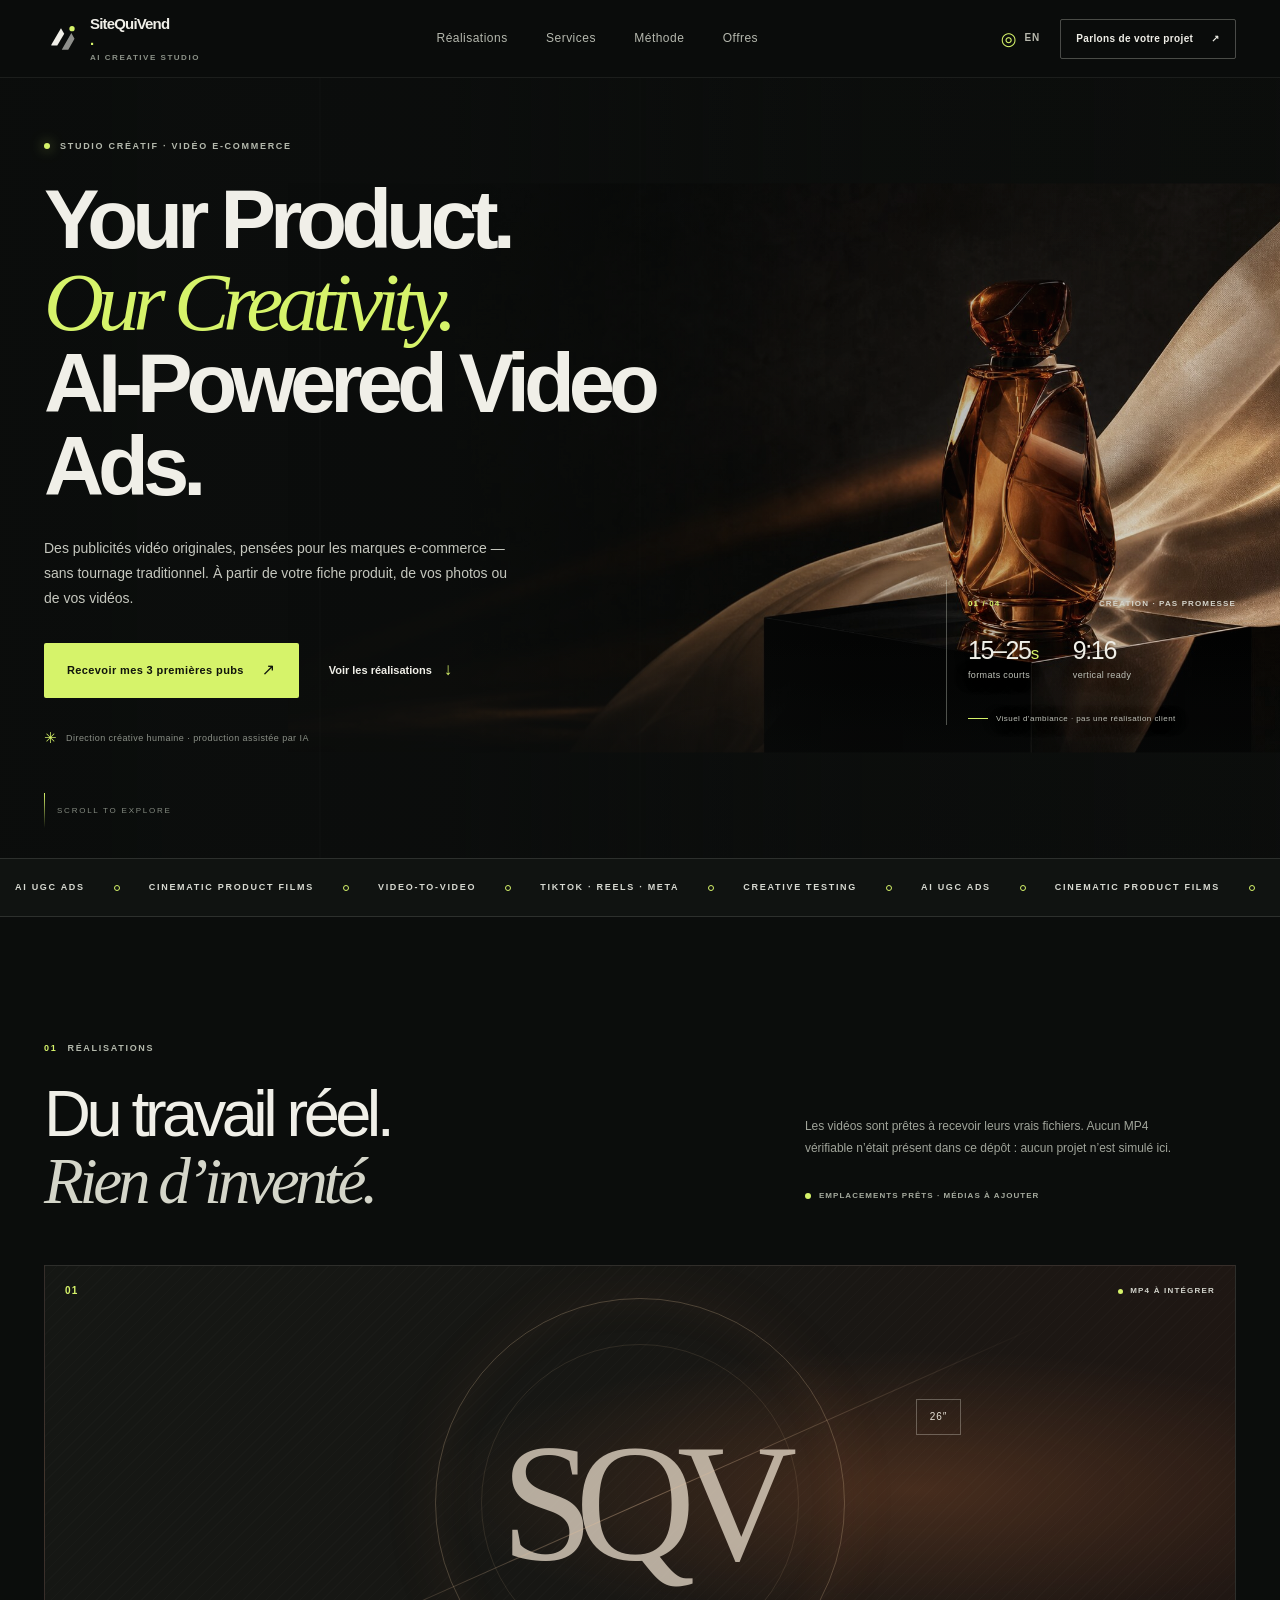
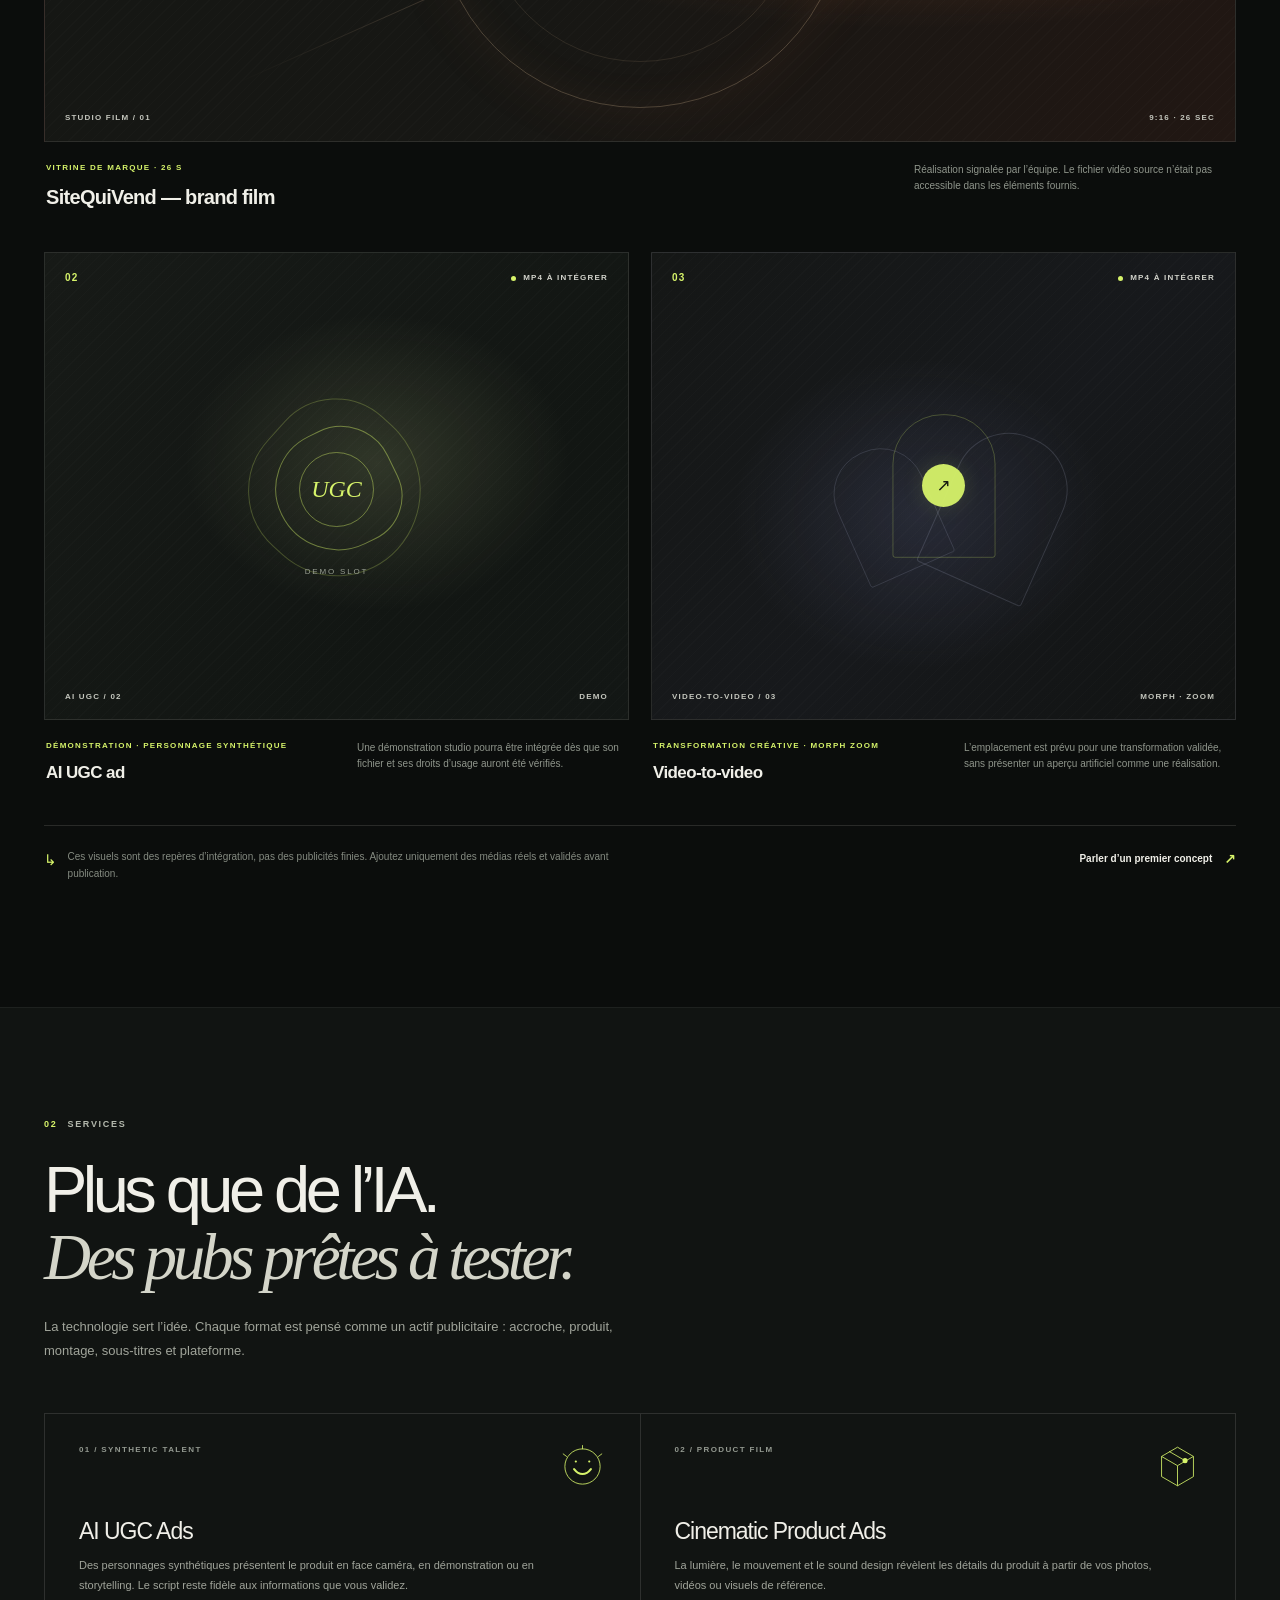
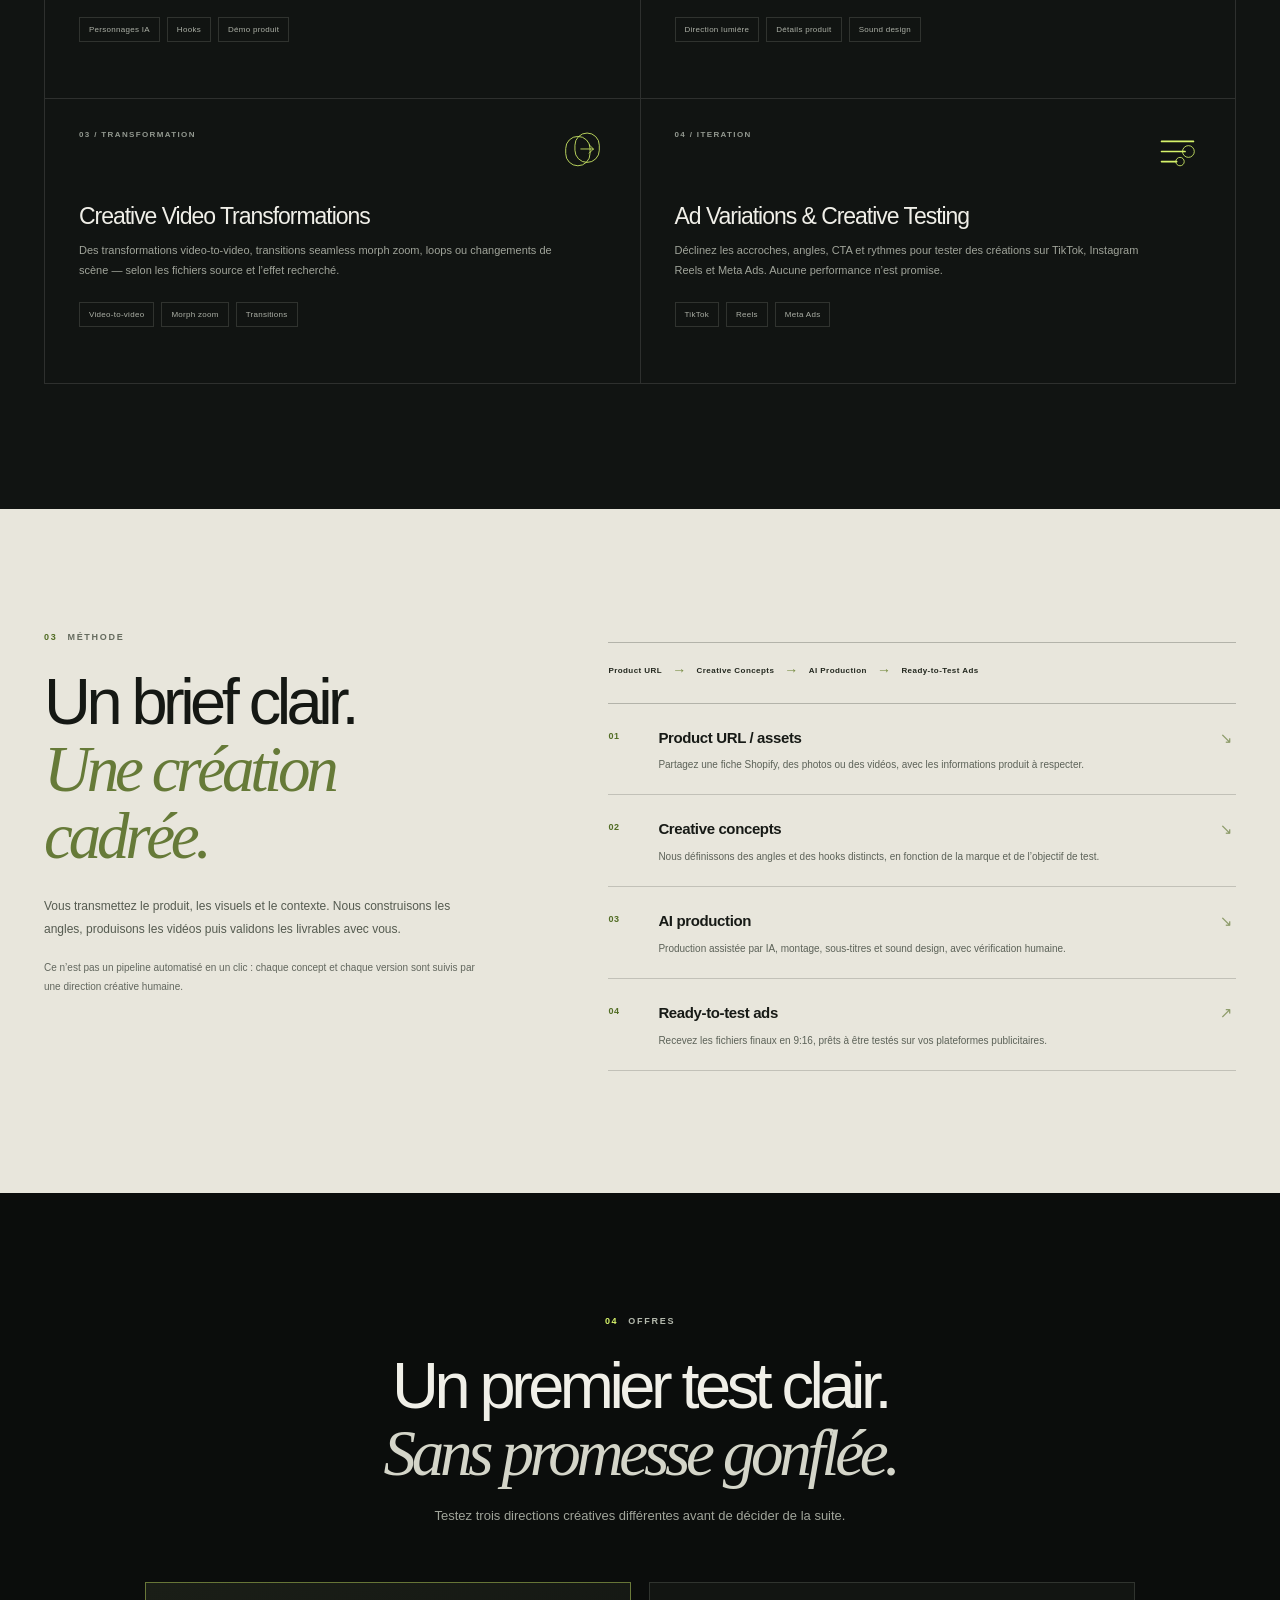
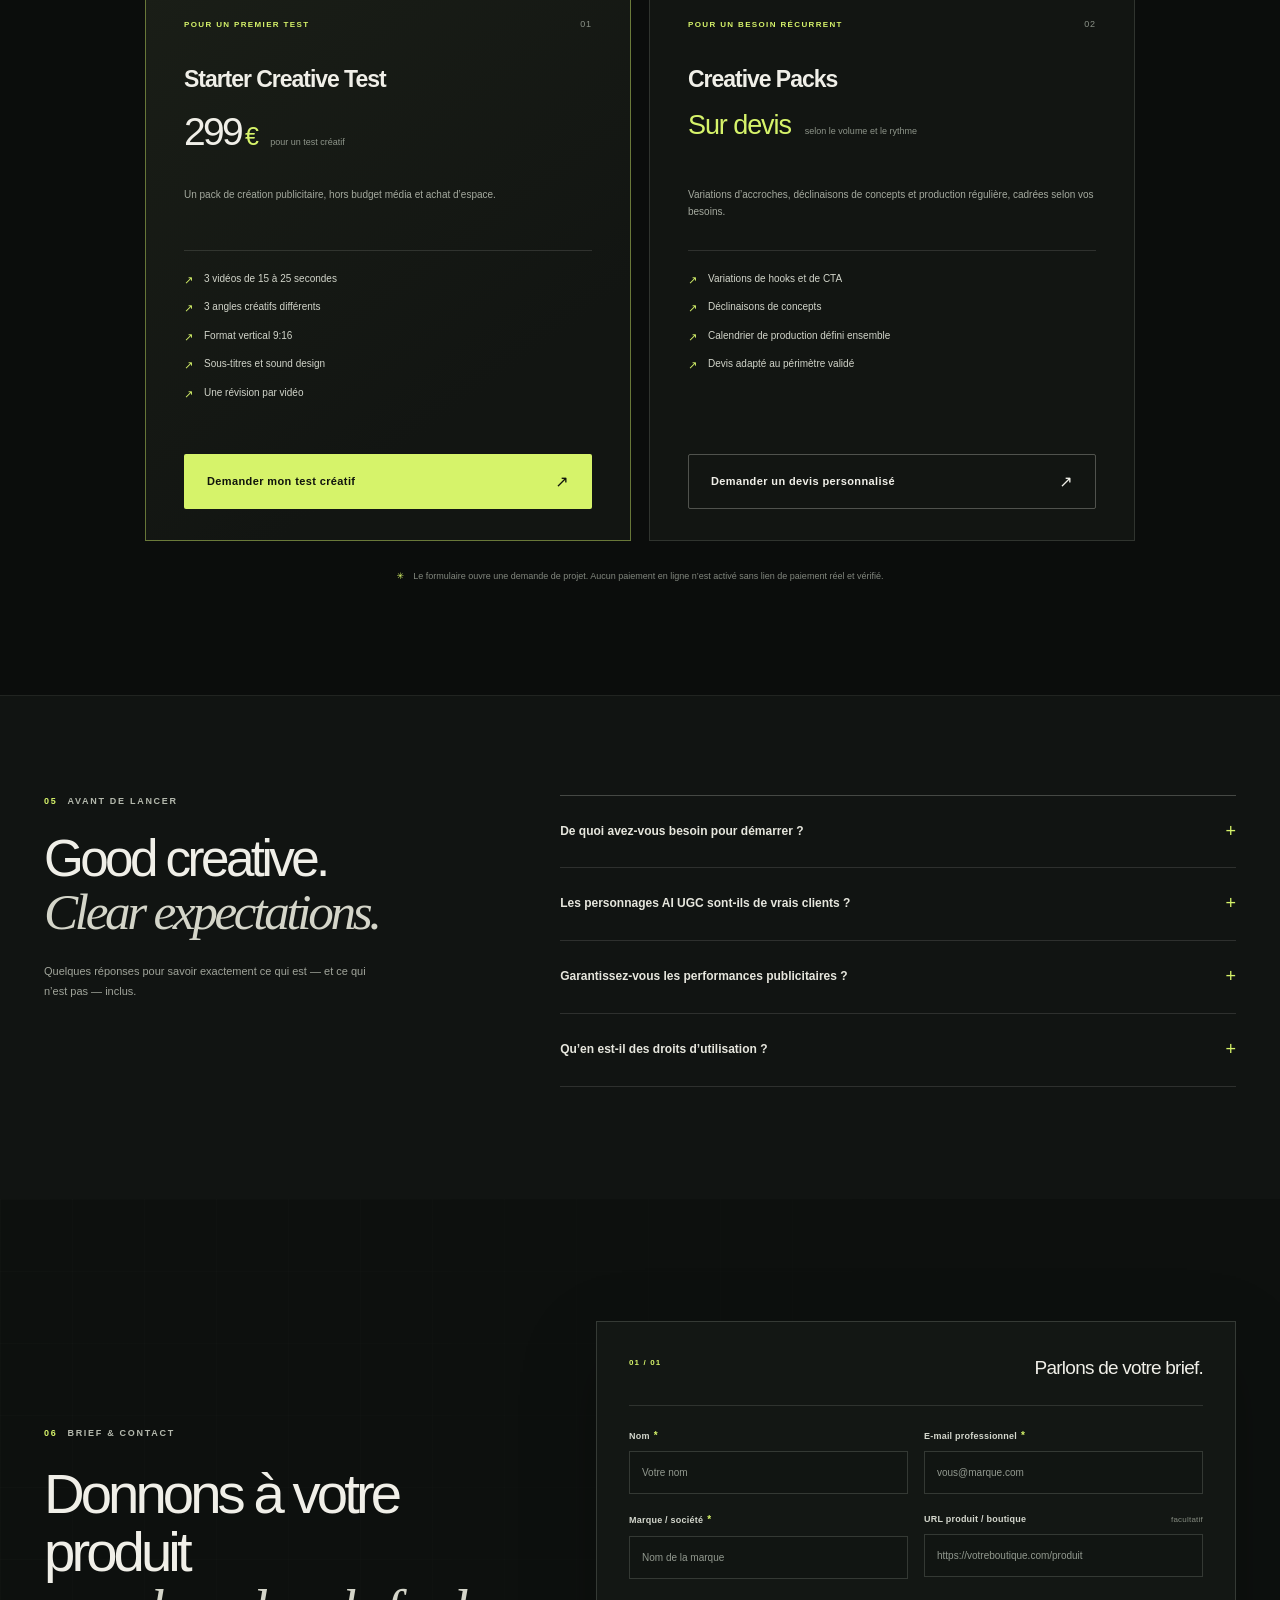
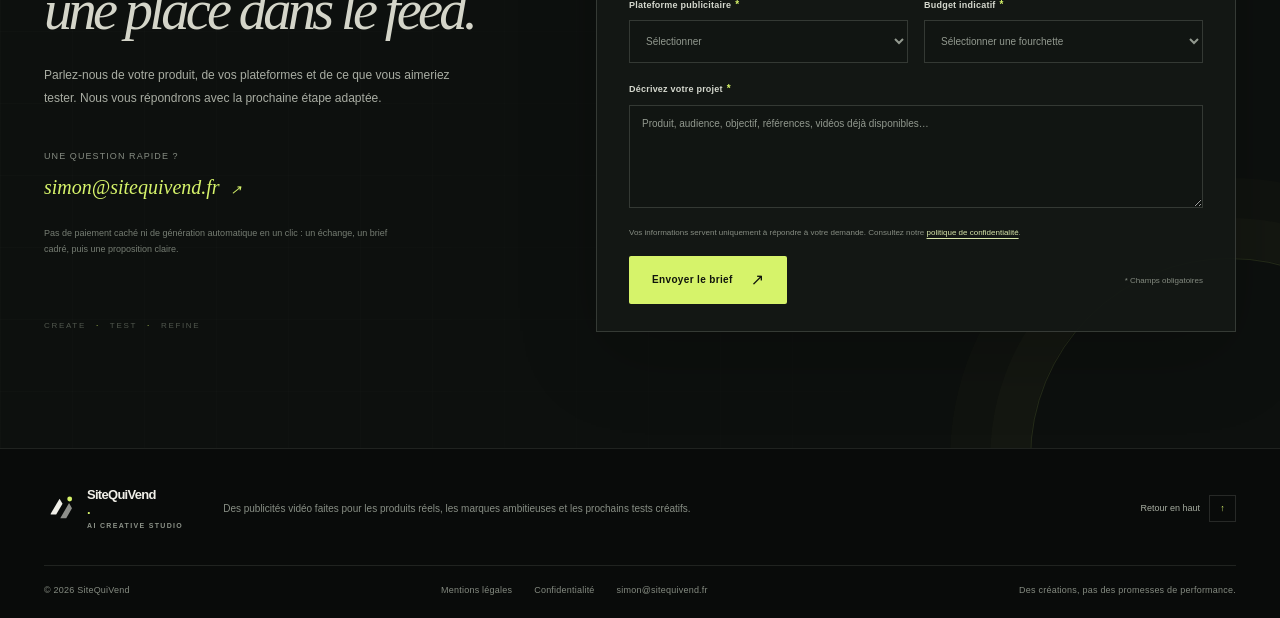
==== index.html @ abb5e060 "Build premium bilingual SiteQuiVend video ads site Co-authored-by: arena-agent <297053741+arena-agen" ====
<!DOCTYPE html>
<html lang="fr" data-lang="fr">
<head>
  <meta charset="utf-8">
  <meta name="viewport" content="width=device-width, initial-scale=1">
  <meta name="theme-color" content="#0b0d0c">
  <meta name="description" content="Des publicités vidéo e-commerce prêtes à tester : AI UGC, films produit cinématiques et variations créatives, conçus par SiteQuiVend.">
  <meta property="og:type" content="website">
  <meta property="og:site_name" content="SiteQuiVend">
  <meta property="og:title" content="AI UGC &amp; Creative Video Ads for E-commerce | SiteQuiVend">
  <meta property="og:description" content="Des créations publicitaires originales pour les marques e-commerce, sans tournage traditionnel.">
  <meta property="og:url" content="https://sitequivend.fr/">
  <meta property="og:image" content="https://sitequivend.fr/assets/hero-studio.jpg">
  <meta property="og:locale" content="fr_FR">
  <meta name="twitter:card" content="summary_large_image">
  <link rel="canonical" href="https://sitequivend.fr/">
  <link rel="alternate" hreflang="fr" href="https://sitequivend.fr/?lang=fr">
  <link rel="alternate" hreflang="en" href="https://sitequivend.fr/?lang=en">
  <link rel="alternate" hreflang="x-default" href="https://sitequivend.fr/">
  <link rel="icon" href="/assets/favicon.svg" type="image/svg+xml">
  <link rel="preload" href="/assets/hero-studio.jpg" as="image" fetchpriority="high">
  <link rel="stylesheet" href="/styles.css">
  <script>
    try {
      const requestedLanguage = new URLSearchParams(location.search).get('lang');
      const savedLanguage = localStorage.getItem('sqv-language');
      const initialLanguage = requestedLanguage === 'en' || requestedLanguage === 'fr'
        ? requestedLanguage
        : (savedLanguage === 'en' ? 'en' : 'fr');
      document.documentElement.lang = initialLanguage;
      document.documentElement.dataset.lang = initialLanguage;
    } catch (_) {
      document.documentElement.lang = 'fr';
      document.documentElement.dataset.lang = 'fr';
    }
  </script>
  <script src="/site.js" defer></script>
  <title>AI UGC &amp; Creative Video Ads for E-commerce | SiteQuiVend</title>
</head>
<body data-page="home">
  <a class="skip-link" href="#main" data-i18n="skipLink">Aller au contenu</a>

  <header class="site-header" id="top">
    <div class="site-header__inner shell">
      <a class="brand" href="/" aria-label="SiteQuiVend — accueil">
        <span class="brand__mark" aria-hidden="true">
          <svg viewBox="0 0 42 42" fill="none">
            <path d="M8.5 27.8 19.8 8.5l3.8 6.4-8.1 13.8H8.5Z" fill="currentColor"/>
            <path d="M20.7 33.5 31.9 14l3.7 6.6-7.3 12.9h-7.6Z" fill="currentColor" opacity=".58"/>
            <circle cx="32.7" cy="8.9" r="3.1" fill="#D6F36A"/>
          </svg>
        </span>
        <span class="brand__wordmark">SiteQuiVend<span class="brand__period">.</span><small>AI CREATIVE STUDIO</small></span>
      </a>

      <nav class="main-nav" id="primary-navigation" aria-label="Navigation principale" data-i18n-aria="navigationLabel">
        <a href="#work" data-i18n="nav.work">Réalisations</a>
        <a href="#services" data-i18n="nav.services">Services</a>
        <a href="#process" data-i18n="nav.process">Méthode</a>
        <a href="#offers" data-i18n="nav.offers">Offres</a>
      </nav>

      <div class="header-actions">
        <button class="language-switch" type="button" data-language-toggle aria-label="Switch to English" data-i18n-aria="languageSwitchLabel">
          <span class="language-switch__globe" aria-hidden="true">◎</span>
          <span data-language-next>EN</span>
        </button>
        <a class="button button--small button--outline header-cta" href="#contact" data-i18n="nav.cta">Parlons de votre projet <span aria-hidden="true">↗</span></a>
        <button class="menu-toggle" type="button" aria-controls="primary-navigation" aria-expanded="false" data-menu-toggle aria-label="Ouvrir le menu" data-i18n-aria="menu.open">
          <span></span><span></span>
        </button>
      </div>
    </div>
  </header>

  <main id="main">
    <section class="hero" aria-labelledby="hero-title">
      <div class="hero__image-wrap" aria-hidden="true">
        <img class="hero__image" src="/assets/hero-studio.jpg" alt="" width="1672" height="941" fetchpriority="high">
      </div>
      <div class="hero__grid-lines" aria-hidden="true"></div>
      <div class="hero__inner shell">
        <div class="hero__copy" data-reveal>
          <p class="eyebrow"><span class="eyebrow__dot"></span><span data-i18n="hero.eyebrow">STUDIO CRÉATIF · VIDÉO E-COMMERCE</span></p>
          <h1 id="hero-title">Your Product.<br><span class="hero__italic">Our Creativity.</span><br>AI-Powered Video Ads.</h1>
          <p class="hero__lead" data-i18n="hero.lead">Des publicités vidéo originales, pensées pour les marques e-commerce — sans tournage traditionnel. À partir de votre fiche produit, de vos photos ou de vos vidéos.</p>
          <div class="hero__actions">
            <a class="button button--accent" href="#contact" data-offer="starter"><span data-i18n="hero.primary">Recevoir mes 3 premières pubs</span><span class="button__arrow" aria-hidden="true">↗</span></a>
            <a class="text-link" href="#work"><span data-i18n="hero.secondary">Voir les réalisations</span><span aria-hidden="true">↓</span></a>
          </div>
          <div class="hero__footnote"><span class="hero__footnote-mark" aria-hidden="true">✳</span><span data-i18n="hero.footnote">Direction créative humaine · production assistée par IA</span></div>
        </div>

        <div class="hero__side" data-reveal data-reveal-delay="180">
          <div class="hero__side-top"><span>01 / 04</span><span data-i18n="hero.sideLabel">CRÉATION · PAS PROMESSE</span></div>
          <div class="hero__specs">
            <div class="hero__spec"><strong>15–25<span>s</span></strong><small data-i18n="hero.specOne">formats courts</small></div>
            <div class="hero__spec"><strong>9:16</strong><small data-i18n="hero.specTwo">vertical ready</small></div>
          </div>
          <div class="hero__image-caption"><span class="caption-line"></span><span data-i18n="hero.imageCaption">Visuel d’ambiance · pas une réalisation client</span></div>
        </div>
      </div>
      <div class="hero__scroll" aria-hidden="true"><span></span><span>SCROLL TO EXPLORE</span></div>
    </section>

    <div class="ticker" aria-hidden="true">
      <div class="ticker__track" aria-hidden="true">
        <span>AI UGC ADS</span><i></i><span>CINEMATIC PRODUCT FILMS</span><i></i><span>VIDEO-TO-VIDEO</span><i></i><span>TIKTOK · REELS · META</span><i></i><span>CREATIVE TESTING</span><i></i>
        <span>AI UGC ADS</span><i></i><span>CINEMATIC PRODUCT FILMS</span><i></i><span>VIDEO-TO-VIDEO</span><i></i><span>TIKTOK · REELS · META</span><i></i><span>CREATIVE TESTING</span><i></i>
      </div>
    </div>

    <section class="section work-section" id="work" aria-labelledby="work-title">
      <div class="shell">
        <div class="section-heading section-heading--split" data-reveal>
          <div>
            <p class="eyebrow"><span class="eyebrow__index">01</span><span data-i18n="work.eyebrow">RÉALISATIONS</span></p>
            <h2 id="work-title" data-i18n="work.title">Du travail réel.<br><span class="heading-serif">Rien d’inventé.</span></h2>
          </div>
          <div class="section-heading__aside">
            <p data-i18n="work.intro">Les vidéos sont prêtes à recevoir leurs vrais fichiers. Aucun MP4 vérifiable n’était présent dans ce dépôt : aucun projet n’est simulé ici.</p>
            <span class="tiny-status"><span class="tiny-status__dot"></span><span data-i18n="work.status">EMPLACEMENTS PRÊTS · MÉDIAS À AJOUTER</span></span>
          </div>
        </div>

        <div class="work-grid">
          <article class="work-card work-card--feature" data-reveal>
            <div class="work-card__visual work-card__visual--brand" role="img" aria-label="Emplacement réservé à la vidéo vitrine SiteQuiVend de 26 secondes ; le fichier MP4 n'est pas inclus dans le ZIP." data-i18n-aria="work.card1Alt">
              <div class="work-card__visual-top"><span class="work-card__number">01</span><span class="work-card__slot"><i></i><span data-i18n="work.slot">MP4 À INTÉGRER</span></span></div>
              <div class="work-graphic work-graphic--brand" aria-hidden="true"><span class="work-graphic__ring"></span><span class="work-graphic__line"></span><span class="work-graphic__word">SQV</span><span class="work-graphic__timer">26″</span></div>
              <div class="work-card__visual-bottom"><span>STUDIO FILM / 01</span><span>9:16 · 26 SEC</span></div>
            </div>
            <div class="work-card__copy">
              <div><p class="work-card__category" data-i18n="work.card1Category">VITRINE DE MARQUE · 26 S</p><h3 data-i18n="work.card1Title">SiteQuiVend — brand film</h3></div>
              <p data-i18n="work.card1Text">Réalisation signalée par l’équipe. Le fichier vidéo source n’était pas accessible dans les éléments fournis.</p>
            </div>
          </article>

          <article class="work-card" data-reveal data-reveal-delay="100">
            <div class="work-card__visual work-card__visual--ugc" role="img" aria-label="Emplacement de démonstration AI UGC, vidéo source à ajouter après vérification." data-i18n-aria="work.card2Alt">
              <div class="work-card__visual-top"><span class="work-card__number">02</span><span class="work-card__slot"><i></i><span data-i18n="work.slot">MP4 À INTÉGRER</span></span></div>
              <div class="work-graphic work-graphic--ugc" aria-hidden="true"><span class="ugc-orbit"></span><span class="ugc-orbit ugc-orbit--inner"></span><span class="ugc-core">UGC</span><span class="ugc-caption">DEMO SLOT</span></div>
              <div class="work-card__visual-bottom"><span>AI UGC / 02</span><span>DEMO</span></div>
            </div>
            <div class="work-card__copy">
              <div><p class="work-card__category" data-i18n="work.card2Category">DÉMONSTRATION · PERSONNAGE SYNTHÉTIQUE</p><h3 data-i18n="work.card2Title">AI UGC ad</h3></div>
              <p data-i18n="work.card2Text">Une démonstration studio pourra être intégrée dès que son fichier et ses droits d’usage auront été vérifiés.</p>
            </div>
          </article>

          <article class="work-card" data-reveal data-reveal-delay="180">
            <div class="work-card__visual work-card__visual--morph" role="img" aria-label="Emplacement réservé à une démonstration vidéo video-to-video avec morph zoom ; aucun extrait n'est fourni." data-i18n-aria="work.card3Alt">
              <div class="work-card__visual-top"><span class="work-card__number">03</span><span class="work-card__slot"><i></i><span data-i18n="work.slot">MP4 À INTÉGRER</span></span></div>
              <div class="work-graphic work-graphic--morph" aria-hidden="true"><span class="morph-frame morph-frame--one"></span><span class="morph-frame morph-frame--two"></span><span class="morph-frame morph-frame--three"></span><span class="morph-center">↗</span></div>
              <div class="work-card__visual-bottom"><span>VIDEO-TO-VIDEO / 03</span><span>MORPH · ZOOM</span></div>
            </div>
            <div class="work-card__copy">
              <div><p class="work-card__category" data-i18n="work.card3Category">TRANSFORMATION CRÉATIVE · MORPH ZOOM</p><h3 data-i18n="work.card3Title">Video-to-video</h3></div>
              <p data-i18n="work.card3Text">L’emplacement est prévu pour une transformation validée, sans présenter un aperçu artificiel comme une réalisation.</p>
            </div>
          </article>
        </div>
        <div class="work-note" data-reveal><span aria-hidden="true">↳</span><p data-i18n="work.note">Ces visuels sont des repères d’intégration, pas des publicités finies. Ajoutez uniquement des médias réels et validés avant publication.</p><a class="text-link text-link--small" href="#contact"><span data-i18n="work.link">Parler d’un premier concept</span><span aria-hidden="true">↗</span></a></div>
      </div>
    </section>

    <section class="section services-section" id="services" aria-labelledby="services-title">
      <div class="shell">
        <div class="section-heading" data-reveal>
          <p class="eyebrow"><span class="eyebrow__index">02</span><span data-i18n="services.eyebrow">SERVICES</span></p>
          <h2 id="services-title" data-i18n="services.title">Plus que de l’IA.<br><span class="heading-serif">Des pubs prêtes à tester.</span></h2>
          <p class="section-intro" data-i18n="services.intro">La technologie sert l’idée. Chaque format est pensé comme un actif publicitaire : accroche, produit, montage, sous-titres et plateforme.</p>
        </div>

        <div class="service-grid">
          <article class="service-card" data-reveal>
            <div class="service-card__top"><span>01 / SYNTHETIC TALENT</span><svg viewBox="0 0 56 56" fill="none" aria-hidden="true"><circle cx="28" cy="28" r="21" stroke="currentColor"/><path d="M18 31c3 4 6.3 6 10 6s7-2 10-6M20 22h.1M36 22h.1" stroke="currentColor" stroke-linecap="round" stroke-width="2.5"/><path d="M28 7v-4M47 16l4-3M9 16l-4-3" stroke="currentColor" stroke-linecap="round"/></svg></div>
            <h3 data-i18n="services.ugcTitle">AI UGC Ads</h3>
            <p data-i18n="services.ugcText">Des personnages synthétiques présentent le produit en face caméra, en démonstration ou en storytelling. Le script reste fidèle aux informations que vous validez.</p>
            <div class="service-card__tags"><span data-i18n="services.ugcTag1">Personnages IA</span><span data-i18n="services.ugcTag2">Hooks</span><span data-i18n="services.ugcTag3">Démo produit</span></div>
          </article>
          <article class="service-card" data-reveal data-reveal-delay="90">
            <div class="service-card__top"><span>02 / PRODUCT FILM</span><svg viewBox="0 0 56 56" fill="none" aria-hidden="true"><path d="M28 5 47 16v24L28 51 9 40V16L28 5Z" stroke="currentColor"/><path d="m9 16 19 11 19-11M28 27v24M18 10l19 11" stroke="currentColor"/><circle cx="37" cy="21" r="3" fill="currentColor"/></svg></div>
            <h3 data-i18n="services.cinematicTitle">Cinematic Product Ads</h3>
            <p data-i18n="services.cinematicText">La lumière, le mouvement et le sound design révèlent les détails du produit à partir de vos photos, vidéos ou visuels de référence.</p>
            <div class="service-card__tags"><span data-i18n="services.cinematicTag1">Direction lumière</span><span data-i18n="services.cinematicTag2">Détails produit</span><span data-i18n="services.cinematicTag3">Sound design</span></div>
          </article>
          <article class="service-card" data-reveal>
            <div class="service-card__top"><span>03 / TRANSFORMATION</span><svg viewBox="0 0 56 56" fill="none" aria-hidden="true"><rect x="8" y="10" width="29" height="35" rx="14.5" stroke="currentColor"/><rect x="19" y="6" width="29" height="35" rx="14.5" stroke="currentColor"/><path d="M26 25h15M36 20l5 5-5 5" stroke="currentColor" stroke-linecap="round" stroke-linejoin="round"/></svg></div>
            <h3 data-i18n="services.transformTitle">Creative Video Transformations</h3>
            <p data-i18n="services.transformText">Des transformations video-to-video, transitions seamless morph zoom, loops ou changements de scène — selon les fichiers source et l’effet recherché.</p>
            <div class="service-card__tags"><span>Video-to-video</span><span>Morph zoom</span><span data-i18n="services.transformTag">Transitions</span></div>
          </article>
          <article class="service-card" data-reveal data-reveal-delay="90">
            <div class="service-card__top"><span>04 / ITERATION</span><svg viewBox="0 0 56 56" fill="none" aria-hidden="true"><path d="M9 16h38M9 28h28M9 40h18" stroke="currentColor" stroke-linecap="round" stroke-width="2"/><circle cx="41" cy="28" r="7" stroke="currentColor"/><circle cx="31" cy="40" r="5" stroke="currentColor"/></svg></div>
            <h3 data-i18n="services.variationTitle">Ad Variations &amp; Creative Testing</h3>
            <p data-i18n="services.variationText">Déclinez les accroches, angles, CTA et rythmes pour tester des créations sur TikTok, Instagram Reels et Meta Ads. Aucune performance n’est promise.</p>
            <div class="service-card__tags"><span>TikTok</span><span>Reels</span><span>Meta Ads</span></div>
          </article>
        </div>
      </div>
    </section>

    <section class="process-section" id="process" aria-labelledby="process-title">
      <div class="shell process-layout">
        <div class="process-intro" data-reveal>
          <p class="eyebrow"><span class="eyebrow__index">03</span><span data-i18n="process.eyebrow">MÉTHODE</span></p>
          <h2 id="process-title" data-i18n="process.title">Un brief clair.<br><span class="heading-serif">Une création cadrée.</span></h2>
          <p data-i18n="process.intro">Vous transmettez le produit, les visuels et le contexte. Nous construisons les angles, produisons les vidéos puis validons les livrables avec vous.</p>
          <p class="process-aside" data-i18n="process.note">Ce n’est pas un pipeline automatisé en un clic : chaque concept et chaque version sont suivis par une direction créative humaine.</p>
        </div>
        <div class="process-board" data-reveal data-reveal-delay="120">
          <div class="process-flow" role="group" aria-label="Product URL → Creative Concepts → AI Production → Ready-to-Test Ads">
            <span>Product URL</span><i aria-hidden="true">→</i><span>Creative Concepts</span><i aria-hidden="true">→</i><span>AI Production</span><i aria-hidden="true">→</i><span>Ready-to-Test Ads</span>
          </div>
          <ol class="process-steps">
            <li><span class="process-steps__number">01</span><div><h3 data-i18n="process.step1Title">Product URL / assets</h3><p data-i18n="process.step1Text">Partagez une fiche Shopify, des photos ou des vidéos, avec les informations produit à respecter.</p></div><span class="process-steps__icon" aria-hidden="true">↘</span></li>
            <li><span class="process-steps__number">02</span><div><h3 data-i18n="process.step2Title">Creative concepts</h3><p data-i18n="process.step2Text">Nous définissons des angles et des hooks distincts, en fonction de la marque et de l’objectif de test.</p></div><span class="process-steps__icon" aria-hidden="true">↘</span></li>
            <li><span class="process-steps__number">03</span><div><h3 data-i18n="process.step3Title">AI production</h3><p data-i18n="process.step3Text">Production assistée par IA, montage, sous-titres et sound design, avec vérification humaine.</p></div><span class="process-steps__icon" aria-hidden="true">↘</span></li>
            <li><span class="process-steps__number">04</span><div><h3 data-i18n="process.step4Title">Ready-to-test ads</h3><p data-i18n="process.step4Text">Recevez les fichiers finaux en 9:16, prêts à être testés sur vos plateformes publicitaires.</p></div><span class="process-steps__icon" aria-hidden="true">↗</span></li>
          </ol>
        </div>
      </div>
    </section>

    <section class="section offers-section" id="offers" aria-labelledby="offers-title">
      <div class="shell">
        <div class="section-heading section-heading--center" data-reveal>
          <p class="eyebrow"><span class="eyebrow__index">04</span><span data-i18n="offers.eyebrow">OFFRES</span></p>
          <h2 id="offers-title" data-i18n="offers.title">Un premier test clair.<br><span class="heading-serif">Sans promesse gonflée.</span></h2>
          <p class="section-intro" data-i18n="offers.intro">Testez trois directions créatives différentes avant de décider de la suite.</p>
        </div>

        <div class="offers-grid">
          <article class="offer-card offer-card--featured" data-reveal>
            <div class="offer-card__top"><span class="offer-card__tag" data-i18n="offers.starterTag">POUR UN PREMIER TEST</span><span class="offer-card__index">01</span></div>
            <h3 data-i18n="offers.starterTitle">Starter Creative Test</h3>
            <div class="offer-card__price"><strong>299<span> €</span></strong><span data-i18n="offers.oneTime">for one creative test</span></div>
            <p class="offer-card__desc" data-i18n="offers.starterDesc">Un pack de création publicitaire, hors budget média et achat d’espace.</p>
            <ul class="offer-list">
              <li data-i18n="offers.feature1">3 vidéos de 15 à 25 secondes</li>
              <li data-i18n="offers.feature2">3 angles créatifs différents</li>
              <li data-i18n="offers.feature3">Format vertical 9:16</li>
              <li data-i18n="offers.feature4">Sous-titres et sound design</li>
              <li data-i18n="offers.feature5">Une révision par vidéo</li>
            </ul>
            <a class="button button--accent button--full" href="#contact" data-offer="starter"><span data-i18n="offers.starterCta">Demander mon test créatif</span><span class="button__arrow" aria-hidden="true">↗</span></a>
            <a class="button button--outline button--full" href="/#offers" data-stripe-checkout hidden target="_blank" rel="noopener noreferrer"><span data-i18n="offers.payWithStripe">Payer par carte via Stripe</span><span class="button__arrow" aria-hidden="true">↗</span></a>
          </article>
          <article class="offer-card offer-card--custom" data-reveal data-reveal-delay="120">
            <div class="offer-card__top"><span class="offer-card__tag" data-i18n="offers.customTag">POUR UN BESOIN RÉCURRENT</span><span class="offer-card__index">02</span></div>
            <h3 data-i18n="offers.customTitle">Creative Packs</h3>
            <div class="offer-card__price offer-card__price--custom"><strong data-i18n="offers.customPrice">Sur devis</strong><span data-i18n="offers.customPriceNote">selon le volume et le rythme</span></div>
            <p class="offer-card__desc" data-i18n="offers.customDesc">Variations d’accroches, déclinaisons de concepts et production régulière, cadrées selon vos besoins.</p>
            <ul class="offer-list offer-list--custom">
              <li data-i18n="offers.customFeature1">Variations de hooks et de CTA</li>
              <li data-i18n="offers.customFeature2">Déclinaisons de concepts</li>
              <li data-i18n="offers.customFeature3">Calendrier de production défini ensemble</li>
              <li data-i18n="offers.customFeature4">Devis adapté au périmètre validé</li>
            </ul>
            <a class="button button--outline button--full" href="#contact" data-offer="custom"><span data-i18n="offers.customCta">Demander un devis personnalisé</span><span class="button__arrow" aria-hidden="true">↗</span></a>
          </article>
        </div>
        <p class="payment-note" data-reveal><span aria-hidden="true">✳</span><span data-i18n="offers.paymentNote">Le formulaire ouvre une demande de projet. Aucun paiement en ligne n’est activé sans lien de paiement réel et vérifié.</span></p>
      </div>
    </section>

    <section class="faq-section" aria-labelledby="faq-title">
      <div class="shell faq-layout">
        <div class="faq-heading" data-reveal>
          <p class="eyebrow"><span class="eyebrow__index">05</span><span data-i18n="faq.eyebrow">AVANT DE LANCER</span></p>
          <h2 id="faq-title" data-i18n="faq.title">Good creative.<br><span class="heading-serif">Clear expectations.</span></h2>
          <p data-i18n="faq.intro">Quelques réponses pour savoir exactement ce qui est — et ce qui n’est pas — inclus.</p>
        </div>
        <div class="faq-list" data-reveal data-reveal-delay="120">
          <details>
            <summary data-i18n="faq.q1">De quoi avez-vous besoin pour démarrer ?<span aria-hidden="true">+</span></summary>
            <p data-i18n="faq.a1">Une URL produit ou des photos/vidéos, les faits produit validés, votre identité de marque si disponible et l’objectif de campagne. Le brief est confirmé avant la production.</p>
          </details>
          <details>
            <summary data-i18n="faq.q2">Les personnages AI UGC sont-ils de vrais clients ?<span aria-hidden="true">+</span></summary>
            <p data-i18n="faq.a2">Non. Ce sont des personnages synthétiques. Ils ne sont pas présentés comme des clients réels et aucun témoignage n’est inventé. Les contenus sont identifiés comme générés par IA lorsque c’est pertinent ou requis.</p>
          </details>
          <details>
            <summary data-i18n="faq.q3">Garantissez-vous les performances publicitaires ?<span aria-hidden="true">+</span></summary>
            <p data-i18n="faq.a3">Non. Nous livrons des créations prêtes à tester ; les résultats dépendent aussi de l’offre, de l’audience, du paramétrage et du budget média.</p>
          </details>
          <details>
            <summary data-i18n="faq.q4">Qu’en est-il des droits d’utilisation ?<span aria-hidden="true">+</span></summary>
            <p data-i18n="faq.a4">Les livrables, les droits d’usage et les éventuels éléments sous licence sont précisés dans le devis ou les conditions validées avant le démarrage.</p>
          </details>
        </div>
      </div>
    </section>

    <section class="contact-section" id="contact" aria-labelledby="contact-title">
      <div class="contact-section__orb" aria-hidden="true"></div>
      <div class="shell contact-layout">
        <div class="contact-copy" data-reveal>
          <p class="eyebrow"><span class="eyebrow__index">06</span><span data-i18n="contact.eyebrow">BRIEF &amp; CONTACT</span></p>
          <h2 id="contact-title" data-i18n="contact.title">Donnons à votre produit<br><span class="heading-serif">une place dans le feed.</span></h2>
          <p class="contact-copy__lead" data-i18n="contact.intro">Parlez-nous de votre produit, de vos plateformes et de ce que vous aimeriez tester. Nous vous répondrons avec la prochaine étape adaptée.</p>
          <div class="contact-email">
            <span class="contact-email__label" data-i18n="contact.emailLabel">Une question rapide ?</span>
            <a href="mailto:simon@sitequivend.fr">simon@sitequivend.fr <span aria-hidden="true">↗</span></a>
          </div>
          <p class="contact-smallprint" data-i18n="contact.small">Pas de paiement caché ni de génération automatique en un clic : un échange, un brief cadré, puis une proposition claire.</p>
          <div class="contact-decoration" aria-hidden="true"><span>CREATE</span><span>·</span><span>TEST</span><span>·</span><span>REFINE</span></div>
        </div>

        <form class="brief-form" name="creative-brief" method="POST" action="/merci.html" data-netlify="true" netlify-honeypot="bot-field" data-reveal data-reveal-delay="100">
          <input type="hidden" name="form-name" value="creative-brief">
          <input type="hidden" name="selected-offer" value="">
          <p class="visually-hidden" aria-hidden="true"><label>Ne remplissez pas ce champ <input type="text" name="bot-field" tabindex="-1" autocomplete="off"></label></p>
          <div class="brief-form__heading"><span class="brief-form__step">01 / 01</span><h3 data-i18n="form.title">Parlons de votre brief.</h3></div>
          <div class="form-grid">
            <div class="form-field">
              <label for="full-name"><span data-i18n="form.name">Nom</span> <b aria-hidden="true">*</b></label>
              <input id="full-name" name="name" type="text" autocomplete="name" required minlength="2" maxlength="120" placeholder="Votre nom" data-i18n-placeholder="form.namePlaceholder">
            </div>
            <div class="form-field">
              <label for="email"><span data-i18n="form.email">E-mail professionnel</span> <b aria-hidden="true">*</b></label>
              <input id="email" name="email" type="email" autocomplete="email" required maxlength="254" placeholder="vous@marque.com" data-i18n-placeholder="form.emailPlaceholder">
            </div>
            <div class="form-field">
              <label for="company"><span data-i18n="form.company">Marque / société</span> <b aria-hidden="true">*</b></label>
              <input id="company" name="company" type="text" autocomplete="organization" required maxlength="140" placeholder="Nom de la marque" data-i18n-placeholder="form.companyPlaceholder">
            </div>
            <div class="form-field">
              <label for="product-url"><span data-i18n="form.productUrl">URL produit / boutique</span><span class="optional" data-i18n="form.optional">facultatif</span></label>
              <input id="product-url" name="product-url" type="url" inputmode="url" autocomplete="url" maxlength="2048" placeholder="https://votreboutique.com/produit" data-i18n-placeholder="form.productUrlPlaceholder">
            </div>
            <div class="form-field">
              <label for="platform"><span data-i18n="form.platform">Plateforme publicitaire</span> <b aria-hidden="true">*</b></label>
              <select id="platform" name="platform" required>
                <option value="" data-i18n="form.platformPlaceholder">Sélectionner</option>
                <option value="TikTok / TikTok Shop" data-i18n="form.platformTikTok">TikTok / TikTok Shop</option>
                <option value="Instagram Reels" data-i18n="form.platformReels">Instagram Reels</option>
                <option value="Meta Ads" data-i18n="form.platformMeta">Meta Ads (Facebook / Instagram)</option>
                <option value="Multiple platforms" data-i18n="form.platformMulti">Plusieurs plateformes</option>
                <option value="Not sure yet" data-i18n="form.platformUnsure">Je ne sais pas encore</option>
              </select>
            </div>
            <div class="form-field">
              <label for="budget"><span data-i18n="form.budget">Budget indicatif</span> <b aria-hidden="true">*</b></label>
              <select id="budget" name="budget" required>
                <option value="" data-i18n="form.budgetPlaceholder">Sélectionner une fourchette</option>
                <option value="299 EUR - Starter Creative Test" data-i18n="form.budgetStarter">299 € — Starter Creative Test</option>
                <option value="300-750 EUR" data-i18n="form.budgetRange1">300–750 €</option>
                <option value="751-1500 EUR" data-i18n="form.budgetRange2">751–1 500 €</option>
                <option value="Above 1500 EUR" data-i18n="form.budgetRange3">Plus de 1 500 €</option>
                <option value="Not sure yet" data-i18n="form.budgetUnsure">Je ne sais pas encore</option>
              </select>
            </div>
            <div class="form-field form-field--full">
              <label for="project"><span data-i18n="form.project">Décrivez votre projet</span> <b aria-hidden="true">*</b></label>
              <textarea id="project" name="project-description" rows="4" required minlength="15" maxlength="4000" placeholder="Produit, audience, objectif, références, vidéos déjà disponibles…" data-i18n-placeholder="form.projectPlaceholder"></textarea>
            </div>
          </div>
          <p class="form-privacy"><span data-i18n="form.privacyBefore">Vos informations servent uniquement à répondre à votre demande. Consultez notre</span> <a href="/confidentialite.html" data-i18n="form.privacyLink">politique de confidentialité</a>.</p>
          <div class="brief-form__bottom">
            <button class="button button--accent button--form" type="submit"><span data-i18n="form.submit">Envoyer le brief</span><span class="button__arrow" aria-hidden="true">↗</span></button>
            <span class="form-required" data-i18n="form.required">* Champs obligatoires</span>
          </div>
          <p class="form-status" role="status" aria-live="polite" data-form-status></p>
        </form>
      </div>
    </section>
  </main>

  <footer class="site-footer">
    <div class="shell">
      <div class="site-footer__main">
        <a class="brand brand--footer" href="#top" aria-label="SiteQuiVend — retour en haut">
          <span class="brand__mark" aria-hidden="true"><svg viewBox="0 0 42 42" fill="none"><path d="M8.5 27.8 19.8 8.5l3.8 6.4-8.1 13.8H8.5Z" fill="currentColor"/><path d="M20.7 33.5 31.9 14l3.7 6.6-7.3 12.9h-7.6Z" fill="currentColor" opacity=".58"/><circle cx="32.7" cy="8.9" r="3.1" fill="#D6F36A"/></svg></span>
          <span class="brand__wordmark">SiteQuiVend<span class="brand__period">.</span><small>AI CREATIVE STUDIO</small></span>
        </a>
        <p data-i18n="footer.tagline">Des publicités vidéo faites pour les produits réels, les marques ambitieuses et les prochains tests créatifs.</p>
        <a class="footer-top-link" href="#top"><span data-i18n="footer.top">Retour en haut</span><span aria-hidden="true">↑</span></a>
      </div>
      <div class="site-footer__bottom">
        <span>© <span data-current-year>2026</span> SiteQuiVend</span>
        <div class="footer-links"><a href="/mentions-legales.html" data-i18n="footer.legal">Mentions légales</a><a href="/confidentialite.html" data-i18n="footer.privacy">Confidentialité</a><a href="mailto:simon@sitequivend.fr">simon@sitequivend.fr</a></div>
        <span data-i18n="footer.credit">Creative assets, not performance promises.</span>
      </div>
    </div>
  </footer>
</body>
</html>
---- styles.css ----
@charset "UTF-8";

:root {
  color-scheme: dark;
  --ink: #0b0d0c;
  --ink-2: #101311;
  --surface: #151916;
  --surface-soft: #1a1f1b;
  --paper: #eeede5;
  --paper-muted: #b8b9ae;
  --text: #f0efe8;
  --muted: #a0a49a;
  --muted-dim: #737970;
  --line: rgba(235, 239, 227, .13);
  --line-strong: rgba(235, 239, 227, .24);
  --accent: #d6f36a;
  --accent-dark: #10140c;
  --copper: #c97947;
  --serif: "Iowan Old Style", "Baskerville Old Face", "Palatino Linotype", "Book Antiqua", Georgia, serif;
  --sans: Inter, "Helvetica Neue", Helvetica, Arial, system-ui, sans-serif;
  --shell: min(1240px, calc(100% - 88px));
  --header-height: 78px;
}

* { box-sizing: border-box; }
html { scroll-behavior: smooth; scroll-padding-top: calc(var(--header-height) + 22px); background: var(--ink); }
body { margin: 0; min-width: 320px; background: var(--ink); color: var(--text); font-family: var(--sans); font-size: 15px; line-height: 1.65; -webkit-font-smoothing: antialiased; text-rendering: optimizeLegibility; }
body, button, input, select, textarea { font-family: var(--sans); }
img, svg { display: block; max-width: 100%; }
[hidden] { display: none !important; }
button, input, select, textarea { font: inherit; }
a { color: inherit; text-decoration: none; }
button, a, summary { -webkit-tap-highlight-color: transparent; }
button { color: inherit; }
::selection { background: var(--accent); color: var(--ink); }
.shell { width: var(--shell); margin-inline: auto; }

.skip-link { position: fixed; z-index: 1000; inset: 12px auto auto 12px; transform: translateY(-150%); padding: 11px 16px; background: var(--accent); color: var(--ink); font-weight: 700; border-radius: 2px; }
.skip-link:focus { transform: translateY(0); }

.site-header { position: sticky; z-index: 50; inset-block-start: 0; height: var(--header-height); background: rgba(11, 13, 12, .88); border-bottom: 1px solid rgba(235, 239, 227, .08); backdrop-filter: blur(18px); -webkit-backdrop-filter: blur(18px); }
.site-header__inner { height: 100%; display: flex; align-items: center; justify-content: space-between; gap: 28px; }
.brand { display: inline-flex; align-items: center; gap: 10px; flex: 0 0 auto; color: var(--text); }
.brand__mark { width: 36px; height: 36px; display: grid; place-items: center; color: var(--text); }
.brand__mark svg { width: 100%; height: 100%; }
.brand__wordmark { display: grid; font-size: 15px; line-height: 1.1; font-weight: 720; letter-spacing: -.055em; }
.brand__period { color: var(--accent); }
.brand__wordmark small { margin-top: 5px; color: #8c9288; font-size: 8px; line-height: 1; font-weight: 600; letter-spacing: .19em; }
.main-nav { display: flex; align-items: center; justify-content: center; gap: clamp(18px, 3vw, 42px); margin-inline: auto; }
.main-nav a { position: relative; color: #b5b8ae; font-size: 12px; letter-spacing: .04em; transition: color .2s ease; }
.main-nav a::after { content: ""; position: absolute; inset: auto 0 -7px; height: 1px; background: var(--accent); transform: scaleX(0); transform-origin: right; transition: transform .24s ease; }
.main-nav a:hover, .main-nav a:focus-visible { color: var(--text); }
.main-nav a:hover::after, .main-nav a:focus-visible::after { transform: scaleX(1); transform-origin: left; }
.header-actions { display: flex; align-items: center; gap: 14px; }
.language-switch { display: inline-flex; align-items: center; gap: 7px; min-height: 42px; padding: 0 6px; border: 0; background: none; color: var(--paper-muted); font-size: 10px; font-weight: 700; letter-spacing: .1em; cursor: pointer; transition: color .2s ease; }
.language-switch:hover { color: var(--accent); }
.language-switch__globe { font-size: 18px; line-height: 1; color: var(--accent); }
.menu-toggle { display: none; width: 42px; height: 42px; padding: 11px 9px; border: 1px solid var(--line); background: transparent; cursor: pointer; }
.menu-toggle span { display: block; height: 1px; width: 100%; background: var(--text); transition: transform .2s ease; }
.menu-toggle span + span { margin-top: 6px; width: 72%; margin-left: auto; }
.menu-toggle[aria-expanded="true"] span:first-child { transform: translateY(3.5px) rotate(45deg); }
.menu-toggle[aria-expanded="true"] span + span { width: 100%; transform: translateY(-3.5px) rotate(-45deg); }

.button { display: inline-flex; align-items: center; justify-content: center; gap: 18px; min-height: 55px; padding: 0 22px; border: 1px solid transparent; border-radius: 2px; font-size: 11px; font-weight: 700; line-height: 1.2; letter-spacing: .035em; transition: color .22s ease, background .22s ease, border-color .22s ease, transform .22s ease; cursor: pointer; }
.button:hover { transform: translateY(-2px); }
.button:focus-visible, .language-switch:focus-visible, .menu-toggle:focus-visible, a:focus-visible, summary:focus-visible, input:focus-visible, select:focus-visible, textarea:focus-visible { outline: 2px solid var(--accent); outline-offset: 3px; }
.button--accent { color: var(--accent-dark); background: var(--accent); }
.button--accent:hover { background: #e2ff8a; }
.button--outline { color: var(--text); border-color: rgba(239, 239, 229, .28); background: transparent; }
.button--outline:hover { border-color: var(--accent); color: var(--accent); }
.button--small { min-height: 40px; padding: 0 15px; font-size: 10px; }
.button__arrow { font-size: 16px; font-weight: 400; line-height: .9; transition: transform .2s ease; }
.button:hover .button__arrow { transform: translate(2px, -2px); }
.button--full { width: 100%; justify-content: space-between; }
.text-link { display: inline-flex; align-items: center; gap: 12px; color: var(--text); font-size: 11px; font-weight: 650; transition: color .2s ease; }
.text-link span:last-child { color: var(--accent); font-size: 17px; transition: transform .2s ease; }
.text-link:hover { color: var(--accent); }
.text-link:hover span:last-child { transform: translateY(3px); }
.text-link--small { font-size: 10px; }
.text-link--small span:last-child { font-size: 14px; }

.hero { position: relative; min-height: min(760px, calc(100svh - var(--header-height))); min-height: max(660px, min(760px, calc(100svh - var(--header-height)))); overflow: hidden; isolation: isolate; background: #0c0e0c; }
.hero::before { content: ""; position: absolute; z-index: -1; inset: 0; background: linear-gradient(90deg, rgba(11, 13, 12, .98) 0%, rgba(11, 13, 12, .91) 35%, rgba(11, 13, 12, .32) 67%, rgba(11, 13, 12, .12) 100%), linear-gradient(0deg, rgba(11, 13, 12, .84) 0%, transparent 28%, transparent 76%, rgba(11, 13, 12, .35) 100%); }
.hero__image-wrap { position: absolute; z-index: -2; inset: 0; display: flex; align-items: center; justify-content: flex-end; overflow: hidden; }
.hero__image { position: absolute; right: -1.5%; top: 50%; width: min(79vw, 1320px); height: auto; max-width: none; transform: translateY(-50%); object-fit: cover; object-position: center right; filter: saturate(.85) contrast(1.02); animation: image-arrive 1.5s cubic-bezier(.2,.7,.2,1) both; }
.hero__grid-lines { position: absolute; z-index: -1; inset: 0; opacity: .13; pointer-events: none; background-image: linear-gradient(to right, transparent calc(25% - 1px), rgba(255,255,255,.22) 25%, transparent calc(25% + 1px), transparent calc(50% - 1px), rgba(255,255,255,.18) 50%, transparent calc(50% + 1px), transparent calc(75% - 1px), rgba(255,255,255,.2) 75%, transparent calc(75% + 1px)); mask-image: linear-gradient(90deg, #000, transparent 75%); }
.hero__inner { position: relative; min-height: inherit; display: grid; grid-template-columns: minmax(0, 1.16fr) minmax(230px, .84fr); align-items: center; padding-top: 52px; padding-bottom: 108px; }
.hero__copy { position: relative; z-index: 2; max-width: 735px; padding-top: 10px; }
.eyebrow { display: flex; align-items: center; gap: 10px; margin: 0 0 26px; color: #b4b9ad; font-size: 9px; font-weight: 700; letter-spacing: .19em; line-height: 1.4; }
.eyebrow__dot { width: 6px; height: 6px; border-radius: 50%; background: var(--accent); box-shadow: 0 0 13px rgba(214, 243, 106, .65); }
.eyebrow__index { color: var(--accent); }
.hero h1 { max-width: 740px; margin: 0; font-size: clamp(48px, 6.5vw, 88px); font-weight: 560; letter-spacing: -.072em; line-height: .99; }
.hero__italic { color: var(--accent); font-family: var(--serif); font-weight: 400; font-style: italic; letter-spacing: -.075em; }
.hero__lead { max-width: 480px; margin: 28px 0 0; color: #c5c7be; font-size: 14px; line-height: 1.8; }
.hero__actions { display: flex; align-items: center; gap: 30px; margin-top: 31px; }
.hero__footnote { display: flex; align-items: center; gap: 9px; margin-top: 28px; color: #8b9087; font-size: 9px; letter-spacing: .05em; }
.hero__footnote-mark { color: var(--accent); font-size: 15px; }
.hero__side { align-self: end; justify-self: end; width: min(290px, 100%); margin-bottom: 25px; padding: 17px 0 0 21px; border-left: 1px solid rgba(232, 236, 223, .33); text-shadow: 0 2px 16px rgba(0,0,0,.5); }
.hero__side-top { display: flex; justify-content: space-between; gap: 20px; color: #d4d3c9; font-size: 8px; font-weight: 650; letter-spacing: .14em; }
.hero__side-top span:first-child { color: var(--accent); }
.hero__specs { display: flex; gap: 35px; margin-top: 25px; }
.hero__spec { display: grid; }
.hero__spec strong { font-size: 25px; font-weight: 480; letter-spacing: -.055em; line-height: 1.15; }
.hero__spec strong span { color: var(--accent); font-size: 17px; }
.hero__spec small { margin-top: 4px; color: #bdc0b7; font-size: 9px; letter-spacing: .04em; }
.hero__image-caption { display: flex; align-items: center; gap: 8px; margin-top: 29px; color: #bdc0b7; font-size: 8px; letter-spacing: .055em; }
.caption-line { width: 20px; height: 1px; background: var(--accent); }
.hero__scroll { position: absolute; left: calc((100% - var(--shell)) / 2); bottom: 30px; display: flex; align-items: center; gap: 12px; color: #848a80; font-size: 8px; letter-spacing: .22em; }
.hero__scroll span:first-child { width: 1px; height: 35px; background: linear-gradient(var(--accent), transparent); animation: scroll-hint 1.4s ease-in-out infinite; }

.ticker { overflow: hidden; border-block: 1px solid var(--line); background: #101311; }
.ticker__track { width: max-content; min-height: 57px; display: flex; align-items: center; gap: 29px; padding-inline: 15px; animation: ticker 40s linear infinite; }
.ticker__track span { color: #d7d9d1; font-size: 9px; font-weight: 680; letter-spacing: .19em; white-space: nowrap; }
.ticker__track i { width: 6px; height: 6px; flex: 0 0 6px; border: 1px solid var(--accent); border-radius: 50%; }

.section { padding: 125px 0; }
.work-section { background: var(--ink); }
.section-heading { margin-bottom: 50px; }
.section-heading--split { display: grid; grid-template-columns: 1.15fr .75fr; align-items: end; gap: 100px; }
.section-heading--split .section-heading__aside { max-width: 390px; padding-bottom: 8px; }
.section-heading__aside p { margin: 0 0 23px; color: var(--muted); font-size: 12px; line-height: 1.85; }
.section-heading h2, .process-intro h2, .faq-heading h2, .contact-copy h2 { max-width: 780px; margin: 0; color: var(--text); font-size: clamp(40px, 5.1vw, 65px); font-weight: 540; letter-spacing: -.07em; line-height: 1.03; }
.heading-serif { color: #d4d5c9; font-family: var(--serif); font-weight: 400; font-style: italic; letter-spacing: -.065em; }
.section-intro { max-width: 570px; margin: 24px 0 0; color: var(--muted); font-size: 13px; line-height: 1.85; }
.tiny-status { display: inline-flex; align-items: center; gap: 8px; color: #a5aa9e; font-size: 8px; font-weight: 650; letter-spacing: .13em; }
.tiny-status__dot { width: 6px; height: 6px; border-radius: 50%; background: var(--accent); }

.work-grid { display: grid; grid-template-columns: repeat(2, minmax(0, 1fr)); gap: 38px 22px; }
.work-card { min-width: 0; }
.work-card--feature { grid-column: 1 / -1; }
.work-card__visual { position: relative; min-height: 280px; aspect-ratio: 1.25 / 1; overflow: hidden; isolation: isolate; border: 1px solid rgba(234, 238, 226, .11); background: #131614; }
.work-card--feature .work-card__visual { min-height: 365px; aspect-ratio: 2.5 / 1; }
.work-card__visual::before { content: ""; position: absolute; z-index: -1; inset: 0; opacity: .55; background: repeating-linear-gradient(135deg, rgba(255,255,255,.025) 0 1px, transparent 1px 8px); }
.work-card__visual--brand { background: radial-gradient(ellipse at 73% 47%, rgba(186, 103, 56, .27), transparent 39%), linear-gradient(112deg, #151714 0%, #171714 45%, #211713 100%); }
.work-card__visual--ugc { background: radial-gradient(ellipse at 57% 45%, rgba(199, 216, 146, .16), transparent 41%), linear-gradient(135deg, #171a17, #121613 70%, #131715); }
.work-card__visual--morph { background: radial-gradient(ellipse at 46% 56%, rgba(110, 117, 168, .19), transparent 42%), linear-gradient(132deg, #151716, #17191c 55%, #111312); }
.work-card__visual-top, .work-card__visual-bottom { position: absolute; z-index: 2; left: 20px; right: 20px; display: flex; justify-content: space-between; align-items: center; color: #a6aaa0; font-size: 8px; font-weight: 650; letter-spacing: .15em; }
.work-card__visual-top { top: 17px; }
.work-card__visual-bottom { bottom: 16px; color: #c4c6bd; }
.work-card__number { color: var(--accent); font-size: 10px; }
.work-card__slot { display: inline-flex; align-items: center; gap: 7px; color: #d3d4cc; }
.work-card__slot i { width: 5px; height: 5px; border-radius: 50%; background: var(--accent); }
.work-graphic { position: absolute; inset: 0; display: grid; place-items: center; }
.work-graphic--brand { overflow: hidden; }
.work-graphic__ring { position: absolute; width: clamp(205px, 32vw, 410px); aspect-ratio: 1; border: 1px solid rgba(222, 185, 148, .28); border-radius: 50%; box-shadow: 0 0 60px rgba(191, 107, 58, .08), inset 0 0 40px rgba(188, 116, 68, .07); }
.work-graphic__ring::after { content: ""; position: absolute; inset: 11%; border: 1px solid rgba(222, 185, 148, .12); border-radius: inherit; }
.work-graphic__line { position: absolute; width: 74%; height: 1px; background: linear-gradient(90deg, transparent, rgba(228, 190, 153, .4), transparent); transform: rotate(-24deg); }
.work-graphic__word { color: rgba(239, 226, 209, .73); font-family: var(--serif); font-size: clamp(90px, 13vw, 190px); font-weight: 400; letter-spacing: -.11em; line-height: 1; }
.work-graphic__timer { position: absolute; top: 28%; right: 23%; padding: 9px 13px; border: 1px solid rgba(230, 227, 215, .32); color: #e6e1d6; font-size: 10px; letter-spacing: .1em; }
.work-graphic--ugc { transform: translateY(4px); }
.ugc-orbit { position: absolute; width: 170px; aspect-ratio: 1; border: 1px solid rgba(214, 243, 106, .24); border-radius: 44% 56% 52% 48%; transform: rotate(42deg); animation: slow-orbit 16s linear infinite; }
.ugc-orbit--inner { width: 122px; border-color: rgba(214, 243, 106, .43); border-radius: 53% 47% 43% 57%; transform: rotate(-26deg); animation-direction: reverse; }
.ugc-core { display: grid; place-items: center; width: 75px; height: 75px; border: 1px solid rgba(214, 243, 106, .42); border-radius: 50%; color: var(--accent); font-family: var(--serif); font-size: 24px; font-style: italic; }
.ugc-caption { position: absolute; margin-top: 163px; color: #9aa094; font-size: 8px; letter-spacing: .23em; }
.morph-frame { position: absolute; width: 112px; height: 156px; border: 1px solid rgba(191, 197, 230, .47); border-radius: 54px 54px 3px 3px; transform: rotate(-24deg) translateX(-62px) scale(.82); opacity: .35; }
.morph-frame--two { transform: rotate(0deg) translateX(0) scale(.92); opacity: .58; border-color: rgba(214, 243, 106, .45); }
.morph-frame--three { transform: rotate(24deg) translateX(62px) scale(1.02); opacity: .35; }
.morph-center { z-index: 1; display: grid; place-items: center; width: 43px; height: 43px; border-radius: 50%; background: rgba(214, 243, 106, .95); color: #151810; font-size: 17px; box-shadow: 0 0 22px rgba(214,243,106,.14); }
.work-card__copy { display: flex; align-items: flex-start; justify-content: space-between; gap: 22px; padding: 19px 2px 0; }
.work-card__category { margin: 0 0 7px; color: var(--accent); font-size: 8px; font-weight: 700; letter-spacing: .16em; }
.work-card__copy h3 { margin: 0; font-size: 17px; font-weight: 560; letter-spacing: -.035em; }
.work-card__copy > p { max-width: 270px; margin: 1px 0 0; color: #8f958b; font-size: 10px; line-height: 1.65; }
.work-card--feature .work-card__copy h3 { font-size: 20px; }
.work-card--feature .work-card__copy > p { max-width: 320px; }
.work-note { display: flex; align-items: flex-start; gap: 11px; margin-top: 38px; padding-top: 22px; border-top: 1px solid var(--line); color: #858b81; }
.work-note > span { color: var(--accent); font-size: 15px; }
.work-note p { max-width: 590px; margin: 0 auto 0 0; font-size: 10px; line-height: 1.7; }
.work-note .text-link { margin-left: 20px; white-space: nowrap; }

.services-section { padding-top: 110px; background: #111412; border-top: 1px solid rgba(235,239,227,.06); }
.services-section .section-heading { max-width: 810px; }
.service-grid { display: grid; grid-template-columns: repeat(2, minmax(0, 1fr)); border-top: 1px solid var(--line); border-left: 1px solid var(--line); }
.service-card { position: relative; min-height: 285px; padding: 29px 34px 27px; border-right: 1px solid var(--line); border-bottom: 1px solid var(--line); transition: background .3s ease; }
.service-card:hover { background: rgba(235,239,227,.025); }
.service-card__top { display: flex; align-items: flex-start; justify-content: space-between; gap: 20px; color: #939990; font-size: 8px; font-weight: 700; letter-spacing: .17em; }
.service-card__top svg { width: 47px; height: 47px; color: var(--accent); stroke-width: 1; }
.service-card h3 { max-width: 400px; margin: 28px 0 11px; font-size: clamp(18px, 2vw, 23px); font-weight: 530; letter-spacing: -.045em; line-height: 1.2; }
.service-card p { max-width: 480px; margin: 0; color: #a0a49a; font-size: 11px; line-height: 1.8; }
.service-card__tags { display: flex; flex-wrap: wrap; gap: 7px; margin-top: 21px; }
.service-card__tags span { padding: 5px 9px; border: 1px solid rgba(235,239,227,.14); color: #acb0a6; font-size: 8px; letter-spacing: .035em; }

.process-section { padding: 122px 0; background: #e8e6dc; color: #171a16; }
.process-section .eyebrow { color: #656b5e; }
.process-section .eyebrow__index { color: #526d25; }
.process-intro h2 { color: #151814; }
.process-intro .heading-serif { color: #667a38; }
.process-intro > p:not(.eyebrow) { max-width: 460px; margin: 25px 0 0; color: #555b50; font-size: 12px; line-height: 1.9; }
.process-intro .process-aside { margin-top: 17px !important; color: #62675e !important; font-size: 10px !important; }
.process-layout { display: grid; grid-template-columns: .83fr 1.17fr; gap: 10%; align-items: start; }
.process-board { padding-top: 11px; }
.process-flow { display: flex; flex-wrap: wrap; align-items: center; gap: 10px; padding: 16px 0 21px; border-top: 1px solid rgba(23,26,22,.25); border-bottom: 1px solid rgba(23,26,22,.25); color: #22271e; font-size: 8px; font-weight: 700; letter-spacing: .055em; }
.process-flow i { color: #768b41; font-size: 14px; font-style: normal; }
.process-steps { margin: 0; padding: 0; list-style: none; }
.process-steps li { display: grid; grid-template-columns: 34px 1fr 16px; gap: 16px; align-items: start; padding: 22px 0 20px; border-bottom: 1px solid rgba(23,26,22,.18); }
.process-steps__number { padding-top: 3px; color: #526d25; font-size: 9px; font-weight: 730; letter-spacing: .08em; }
.process-steps h3 { margin: 0; color: #171a16; font-size: 15px; font-weight: 650; letter-spacing: -.025em; }
.process-steps p { max-width: 490px; margin: 6px 0 0; color: #5c6258; font-size: 10px; line-height: 1.8; }
.process-steps__icon { color: #8d9b69; font-size: 15px; }

.offers-section { padding: 122px 0 110px; background: var(--ink); }
.section-heading--center { display: grid; justify-items: center; text-align: center; margin-bottom: 54px; }
.section-heading--center .eyebrow { justify-content: center; }
.section-heading--center .section-intro { margin-top: 17px; }
.offers-grid { display: grid; grid-template-columns: repeat(2, minmax(0, 1fr)); gap: 18px; max-width: 990px; margin: 0 auto; }
.offer-card { position: relative; display: flex; flex-direction: column; min-height: 505px; padding: 34px 38px 31px; border: 1px solid rgba(235,239,227,.14); background: #121512; }
.offer-card--featured { border-color: rgba(214,243,106,.43); background: linear-gradient(144deg, #1a1e17, #121512 72%); }
.offer-card__top { display: flex; align-items: center; justify-content: space-between; gap: 12px; }
.offer-card__tag { color: var(--accent); font-size: 8px; font-weight: 720; letter-spacing: .17em; }
.offer-card__index { color: #8a9187; font-size: 9px; letter-spacing: .1em; }
.offer-card h3 { margin: 29px 0 13px; font-size: 23px; font-weight: 550; letter-spacing: -.045em; }
.offer-card__price { display: flex; align-items: baseline; gap: 14px; min-height: 57px; }
.offer-card__price strong { color: var(--text); font-size: 39px; font-weight: 540; letter-spacing: -.07em; line-height: 1; white-space: nowrap; }
.offer-card__price strong span { color: var(--accent); font-size: 25px; }
.offer-card__price > span { color: #8e958a; font-size: 9px; }
.offer-card__price--custom strong { color: var(--accent); font-size: 27px; letter-spacing: -.04em; }
.offer-card__desc { min-height: 45px; margin: 17px 0 19px; color: #a5aa9f; font-size: 10px; line-height: 1.75; }
.offer-list { display: grid; gap: 12px; margin: 0 0 28px; padding: 20px 0 25px; border-top: 1px solid var(--line); list-style: none; }
.offer-list li { position: relative; padding-left: 20px; color: #d2d5ca; font-size: 10px; }
.offer-list li::before { content: "↗"; position: absolute; left: 0; top: 0; color: var(--accent); font-size: 11px; }
.offer-card .button { margin-top: auto; }
.payment-note { display: flex; justify-content: center; align-items: flex-start; gap: 9px; max-width: 720px; margin: 28px auto 0; color: #82877e; text-align: center; font-size: 9px; line-height: 1.7; }
.payment-note span:first-child { color: var(--accent); }

.faq-section { padding: 99px 0 112px; background: #111412; border-top: 1px solid rgba(235,239,227,.07); }
.faq-layout { display: grid; grid-template-columns: .74fr 1.26fr; gap: 10%; align-items: start; }
.faq-heading h2 { font-size: clamp(39px, 4vw, 55px); }
.faq-heading > p:last-child { max-width: 330px; margin: 22px 0 0; color: #a0a49a; font-size: 11px; line-height: 1.85; }
.faq-list { border-top: 1px solid var(--line-strong); }
.faq-list details { border-bottom: 1px solid var(--line); }
.faq-list summary { position: relative; display: flex; justify-content: space-between; align-items: center; gap: 18px; padding: 21px 0; color: #e6e6dd; font-size: 12px; font-weight: 560; cursor: pointer; list-style: none; }
.faq-list summary::-webkit-details-marker { display: none; }
.faq-list summary span { color: var(--accent); font-size: 18px; font-weight: 350; transition: transform .2s ease; }
.faq-list details[open] summary span { transform: rotate(45deg); }
.faq-list details > p { max-width: 650px; margin: -4px 0 22px; padding-right: 36px; color: #a1a69c; font-size: 10px; line-height: 1.85; }

.contact-section { position: relative; overflow: hidden; padding: 122px 0 116px; isolation: isolate; background: #0d100e; }
.contact-section::before { content: ""; position: absolute; z-index: -1; inset: 0; opacity: .28; background-image: linear-gradient(rgba(235,239,227,.05) 1px, transparent 1px), linear-gradient(90deg, rgba(235,239,227,.05) 1px, transparent 1px); background-size: 72px 72px; mask-image: linear-gradient(90deg, #000, transparent 94%); }
.contact-section__orb { position: absolute; z-index: -1; width: 400px; height: 400px; right: -150px; bottom: -210px; border: 1px solid rgba(214,243,106,.12); border-radius: 50%; box-shadow: 0 0 0 40px rgba(214,243,106,.015), 0 0 0 80px rgba(214,243,106,.012); }
.contact-layout { display: grid; grid-template-columns: .82fr 1.18fr; gap: 9%; align-items: start; }
.contact-copy { position: sticky; top: calc(var(--header-height) + 40px); }
.contact-copy h2 { font-size: clamp(43px, 4.4vw, 60px); }
.contact-copy__lead { max-width: 420px; margin: 25px 0 0; color: #a9ada3; font-size: 12px; line-height: 1.9; }
.contact-email { display: grid; gap: 7px; margin-top: 39px; }
.contact-email__label { color: #858b81; font-size: 9px; letter-spacing: .12em; text-transform: uppercase; }
.contact-email a { width: fit-content; color: var(--accent); font-family: var(--serif); font-size: 20px; font-style: italic; }
.contact-email a span { display: inline-block; margin-left: 6px; font-family: var(--sans); font-size: 13px; transition: transform .2s ease; }
.contact-email a:hover span { transform: translate(2px, -2px); }
.contact-smallprint { max-width: 365px; margin: 21px 0 0; color: #767d73; font-size: 9px; line-height: 1.8; }
.contact-decoration { display: flex; gap: 10px; margin-top: 62px; color: #50564d; font-size: 8px; letter-spacing: .21em; }
.contact-decoration span:nth-child(even) { color: var(--accent); }
.brief-form { padding: 30px 32px 27px; border: 1px solid rgba(235,239,227,.16); background: rgba(20, 24, 21, .92); box-shadow: 0 25px 75px rgba(0,0,0,.2); }
.brief-form__heading { display: flex; justify-content: space-between; align-items: flex-start; gap: 20px; padding-bottom: 22px; border-bottom: 1px solid var(--line); }
.brief-form__step { padding-top: 4px; color: var(--accent); font-size: 8px; font-weight: 700; letter-spacing: .14em; }
.brief-form h3 { margin: 0; color: var(--text); font-size: 19px; font-weight: 540; letter-spacing: -.04em; }
.form-grid { display: grid; grid-template-columns: repeat(2, minmax(0, 1fr)); gap: 18px 16px; padding-top: 22px; }
.form-field { display: flex; min-width: 0; flex-direction: column; gap: 7px; }
.form-field--full { grid-column: 1 / -1; }
.form-field label { display: flex; align-items: baseline; gap: 4px; color: #d5d8ce; font-size: 9px; font-weight: 620; letter-spacing: .025em; }
.form-field label b { color: var(--accent); font-size: 10px; font-weight: 600; }
.form-field .optional { margin-left: auto; color: #858b80; font-size: 8px; font-weight: 400; }
.form-field input, .form-field select, .form-field textarea { width: 100%; min-height: 43px; padding: 10px 12px; border: 1px solid rgba(235,239,227,.16); border-radius: 0; outline: none; background: #111512; color: var(--text); font-size: 10px; line-height: 1.5; transition: border-color .2s ease, background .2s ease; }
.form-field input::placeholder, .form-field textarea::placeholder { color: #92998f; opacity: 1; }
.form-field input:focus, .form-field select:focus, .form-field textarea:focus { border-color: rgba(214,243,106,.74); background: #141915; }
.form-field select { padding-right: 32px; color: #bdc1b6; cursor: pointer; }
.form-field select:invalid { color: #92998f; }
.form-field select option { background: #141815; color: var(--text); }
.form-field textarea { min-height: 103px; resize: vertical; }
.form-privacy { margin: 18px 0 0; color: #878d83; font-size: 8px; line-height: 1.7; }
.form-privacy a { color: #d8e6aa; text-decoration: underline; text-underline-offset: 3px; }
.form-privacy a:hover { color: var(--accent); }
.brief-form__bottom { display: flex; align-items: center; justify-content: space-between; gap: 18px; margin-top: 17px; }
.button--form { min-height: 48px; font-size: 10px; }
.form-required { color: #858b81; font-size: 8px; }
.form-status { min-height: 0; margin: 0; color: var(--accent); font-size: 9px; }
.form-status:not(:empty) { margin-top: 12px; }
.visually-hidden { position: absolute !important; width: 1px !important; height: 1px !important; padding: 0 !important; margin: -1px !important; overflow: hidden !important; clip: rect(0, 0, 0, 0) !important; white-space: nowrap !important; border: 0 !important; }

.site-footer { padding: 39px 0 20px; background: #090b0a; border-top: 1px solid rgba(235,239,227,.1); }
.site-footer__main { display: grid; grid-template-columns: auto 1fr auto; align-items: center; gap: 40px; padding-bottom: 36px; }
.brand--footer .brand__mark { width: 33px; height: 33px; }
.brand--footer .brand__wordmark { font-size: 13px; }
.brand--footer .brand__wordmark small { font-size: 7px; }
.site-footer__main > p { max-width: 490px; margin: 0; color: #888f85; font-size: 10px; line-height: 1.8; }
.footer-top-link { display: inline-flex; align-items: center; gap: 9px; color: #a6aca0; font-size: 9px; transition: color .2s ease; }
.footer-top-link span:last-child { display: grid; place-items: center; width: 27px; height: 27px; border: 1px solid var(--line); color: var(--accent); transition: transform .2s ease, border-color .2s ease; }
.footer-top-link:hover { color: var(--accent); }
.footer-top-link:hover span:last-child { transform: translateY(-2px); border-color: var(--accent); }
.site-footer__bottom { display: flex; justify-content: space-between; align-items: center; gap: 20px; padding-top: 17px; border-top: 1px solid rgba(235,239,227,.1); color: #858b81; font-size: 9px; letter-spacing: .025em; }
.footer-links { display: flex; gap: 22px; }
.footer-links a { transition: color .2s ease; }
.footer-links a:hover { color: var(--accent); }

/* Simple, elegant document pages */
.document-page { min-height: 100vh; }
.document-main { min-height: calc(100vh - 190px); padding: 82px 0 105px; }
.document-wrap { max-width: 850px; }
.document-wrap .eyebrow { margin-bottom: 22px; }
.document-wrap h1 { margin: 0; font-size: clamp(45px, 7vw, 76px); font-weight: 540; letter-spacing: -.075em; line-height: 1; }
.document-lead { max-width: 720px; margin: 24px 0 46px; color: #b2b6ab; font-size: 14px; line-height: 1.85; }
.document-alert { margin: 0 0 41px; padding: 21px 24px; border: 1px solid rgba(214,243,106,.3); background: rgba(214,243,106,.045); }
.document-alert h2 { margin: 0 0 8px; color: var(--accent); font-size: 12px; font-weight: 700; letter-spacing: .04em; }
.document-alert p { margin: 0; color: #c0c4b9; font-size: 11px; line-height: 1.8; }
.document-section { padding: 26px 0; border-top: 1px solid var(--line); }
.document-section h2 { margin: 0 0 13px; font-size: 19px; font-weight: 540; letter-spacing: -.04em; }
.document-section p, .document-section li { color: #a6aba1; font-size: 11px; line-height: 1.9; }
.document-section p { margin: 8px 0; }
.document-section ul { display: grid; gap: 7px; padding-left: 18px; }
.document-section a { color: #d7e8a3; text-decoration: underline; text-underline-offset: 3px; }
.document-section a:hover { color: var(--accent); }
.document-meta { margin-top: 30px; color: #81877d; font-size: 9px; }
.thank-you { display: grid; min-height: calc(100vh - var(--header-height) - 160px); align-content: center; padding: 75px 0; }
.thank-you__mark { display: grid; place-items: center; width: 56px; height: 56px; margin-bottom: 27px; border: 1px solid rgba(214,243,106,.4); border-radius: 50%; color: var(--accent); font-size: 22px; }
.thank-you h1 { max-width: 760px; margin: 0; font-size: clamp(48px, 8vw, 86px); font-weight: 550; letter-spacing: -.075em; line-height: .98; }
.thank-you > p { max-width: 580px; margin: 24px 0 0; color: #aab0a5; font-size: 13px; line-height: 1.8; }
.thank-you__actions { display: flex; flex-wrap: wrap; gap: 16px; margin-top: 29px; }

html.js-enabled [data-reveal] { opacity: 0; transform: translateY(20px); transition: opacity .72s cubic-bezier(.2,.7,.2,1), transform .72s cubic-bezier(.2,.7,.2,1); }
html.js-enabled [data-reveal].is-visible { opacity: 1; transform: translateY(0); }
[data-reveal-delay="90"] { transition-delay: .09s; }
[data-reveal-delay="100"] { transition-delay: .1s; }
[data-reveal-delay="120"] { transition-delay: .12s; }
[data-reveal-delay="180"] { transition-delay: .18s; }

@keyframes image-arrive { from { opacity: .4; transform: translate(28px, -50%) scale(1.025); } to { opacity: 1; transform: translate(0, -50%) scale(1); } }
@keyframes scroll-hint { 0%, 100% { opacity: .45; transform: scaleY(.75); transform-origin: top; } 50% { opacity: 1; transform: scaleY(1); transform-origin: top; } }
@keyframes ticker { to { transform: translateX(-50%); } }
@keyframes slow-orbit { to { transform: rotate(402deg); } }

@media (max-width: 1020px) {
  :root { --shell: min(100% - 56px, 900px); }
  .main-nav { gap: 19px; }
  .main-nav a { font-size: 11px; }
  .header-actions { gap: 9px; }
  .header-cta { padding-inline: 11px; }
  .hero { min-height: 650px; }
  .hero__image { right: -13%; width: 92vw; }
  .hero__inner { grid-template-columns: minmax(0, 1.1fr) minmax(180px, .7fr); }
  .section-heading--split { gap: 50px; }
  .process-layout { gap: 6%; }
  .contact-layout { gap: 5%; }
  .contact-copy h2 { font-size: clamp(41px, 5vw, 54px); }
}

@media (max-width: 760px) {
  :root { --shell: calc(100% - 40px); --header-height: 68px; }
  body { font-size: 14px; }
  .site-header__inner { gap: 13px; }
  .brand { gap: 7px; }
  .brand__mark { width: 31px; height: 31px; }
  .brand__wordmark { font-size: 13px; }
  .brand__wordmark small { margin-top: 4px; font-size: 7px; letter-spacing: .15em; }
  .main-nav { position: absolute; display: none; inset: calc(var(--header-height) - 1px) 0 auto; padding: 10px 20px 20px; border-bottom: 1px solid var(--line); background: rgba(11,13,12,.98); box-shadow: 0 18px 30px rgba(0,0,0,.22); }
  .main-nav.is-open { display: grid; gap: 0; }
  .main-nav a { padding: 13px 0; border-bottom: 1px solid rgba(235,239,227,.08); font-size: 13px; }
  .main-nav a::after { display: none; }
  .header-actions { margin-left: auto; gap: 10px; }
  .language-switch { min-height: 38px; gap: 5px; padding-inline: 3px; font-size: 9px; }
  .language-switch__globe { font-size: 16px; }
  .header-cta { display: none; }
  .menu-toggle { display: block; width: 38px; height: 38px; }
  .hero { min-height: unset; }
  .hero::before { background: linear-gradient(90deg, rgba(11,13,12,.92), rgba(11,13,12,.38)), linear-gradient(0deg, rgba(11,13,12,.96) 0%, rgba(11,13,12,.56) 53%, rgba(11,13,12,.12) 100%); }
  .hero__image-wrap { align-items: flex-start; }
  .hero__image { top: 12%; right: -36%; width: 140%; transform: none; animation: image-arrive-mobile 1.4s cubic-bezier(.2,.7,.2,1) both; }
  .hero__inner { display: flex; min-height: 695px; flex-direction: column; align-items: stretch; justify-content: center; padding-top: 93px; padding-bottom: 112px; }
  .hero__copy { max-width: 620px; padding-top: 0; }
  .eyebrow { gap: 8px; margin-bottom: 20px; font-size: 8px; letter-spacing: .16em; }
  .hero h1 { max-width: 590px; font-size: clamp(46px, 10vw, 72px); line-height: .98; }
  .hero__lead { max-width: 460px; margin-top: 22px; font-size: 12px; line-height: 1.8; }
  .hero__actions { flex-wrap: wrap; gap: 19px; margin-top: 26px; }
  .button { min-height: 51px; padding-inline: 17px; font-size: 10px; }
  .hero__footnote { margin-top: 23px; font-size: 8px; }
  .hero__side { align-self: flex-end; width: 100%; max-width: 380px; margin: 49px 0 0; padding: 12px 0 0 14px; }
  .hero__side-top { font-size: 7px; }
  .hero__specs { gap: 30px; margin-top: 13px; }
  .hero__spec strong { font-size: 19px; }
  .hero__spec small { font-size: 8px; }
  .hero__image-caption { margin-top: 14px; font-size: 7px; }
  .hero__scroll { left: 20px; bottom: 18px; gap: 8px; font-size: 7px; }
  .hero__scroll span:first-child { height: 24px; }
  .ticker__track { min-height: 48px; gap: 21px; }
  .ticker__track span { font-size: 8px; }
  .section { padding: 83px 0; }
  .section-heading { margin-bottom: 32px; }
  .section-heading--split { display: block; }
  .section-heading--split .section-heading__aside { max-width: 540px; margin-top: 21px; }
  .section-heading__aside p { margin-bottom: 14px; font-size: 11px; }
  .section-heading h2, .process-intro h2, .faq-heading h2, .contact-copy h2 { font-size: clamp(39px, 8vw, 56px); }
  .section-intro { margin-top: 17px; font-size: 11px; }
  .work-grid { gap: 29px 16px; }
  .work-card--feature .work-card__visual { min-height: 240px; aspect-ratio: 1.3 / 1; }
  .work-card__visual { min-height: 210px; aspect-ratio: 1 / 1.08; }
  .work-card__visual-top, .work-card__visual-bottom { left: 12px; right: 12px; font-size: 7px; }
  .work-card__visual-top { top: 12px; }
  .work-card__visual-bottom { bottom: 12px; }
  .work-card__copy { display: block; padding-top: 14px; }
  .work-card__copy h3 { font-size: 15px; }
  .work-card__copy > p { margin-top: 8px; font-size: 9px; }
  .work-card--feature .work-card__copy h3 { font-size: 17px; }
  .work-card--feature .work-card__copy > p { max-width: none; }
  .work-card__category { font-size: 7px; line-height: 1.5; }
  .work-graphic__ring { width: clamp(190px, 58vw, 300px); }
  .work-graphic__word { font-size: clamp(95px, 23vw, 150px); }
  .work-graphic__timer { top: 26%; right: 14%; }
  .work-note { flex-wrap: wrap; margin-top: 27px; padding-top: 17px; }
  .work-note p { flex-basis: calc(100% - 30px); font-size: 9px; }
  .work-note .text-link { margin-left: 26px; }
  .services-section { padding-top: 82px; }
  .service-grid { grid-template-columns: 1fr; }
  .service-card { min-height: auto; padding: 24px 21px 23px; }
  .service-card__top svg { width: 39px; height: 39px; }
  .service-card h3 { margin-top: 18px; font-size: 20px; }
  .service-card p { font-size: 10px; }
  .process-section { padding: 83px 0; }
  .process-layout { grid-template-columns: 1fr; gap: 35px; }
  .process-intro > p:not(.eyebrow) { margin-top: 19px; font-size: 11px; }
  .process-board { padding-top: 0; }
  .process-flow { gap: 8px; padding-block: 14px; font-size: 7px; line-height: 1.6; }
  .process-flow i { font-size: 12px; }
  .process-steps li { grid-template-columns: 29px 1fr 14px; gap: 11px; padding-block: 18px; }
  .process-steps h3 { font-size: 13px; }
  .process-steps p { font-size: 9px; }
  .offers-section { padding: 83px 0 78px; }
  .section-heading--center { margin-bottom: 34px; }
  .offers-grid { grid-template-columns: 1fr; gap: 13px; }
  .offer-card { min-height: unset; padding: 27px 24px 23px; }
  .offer-card h3 { margin-top: 23px; font-size: 21px; }
  .offer-card__price strong { font-size: 35px; }
  .offer-card__desc { min-height: unset; margin: 15px 0 14px; }
  .offer-list { gap: 10px; padding: 17px 0 20px; }
  .offer-list li { font-size: 9px; }
  .payment-note { font-size: 8px; }
  .faq-section { padding: 78px 0 83px; }
  .faq-layout { grid-template-columns: 1fr; gap: 32px; }
  .faq-heading > p:last-child { margin-top: 15px; font-size: 10px; }
  .faq-list summary { padding: 17px 0; font-size: 11px; }
  .faq-list details > p { font-size: 9px; }
  .contact-section { padding: 81px 0 82px; }
  .contact-layout { grid-template-columns: 1fr; gap: 37px; }
  .contact-copy { position: static; }
  .contact-copy h2 { font-size: clamp(41px, 8vw, 56px); }
  .contact-copy__lead { max-width: 520px; margin-top: 18px; font-size: 11px; }
  .contact-email { margin-top: 24px; }
  .contact-decoration { margin-top: 31px; }
  .brief-form { padding: 22px 18px 20px; }
  .brief-form h3 { font-size: 17px; }
  .form-grid { gap: 15px 11px; padding-top: 18px; }
  .form-field input, .form-field select { min-height: 42px; padding-inline: 10px; font-size: 9px; }
  .form-field textarea { min-height: 104px; font-size: 9px; }
  .form-field label { font-size: 8px; }
  .form-privacy { font-size: 8px; }
  .site-footer { padding-top: 29px; }
  .site-footer__main { grid-template-columns: 1fr auto; gap: 17px; padding-bottom: 25px; }
  .site-footer__main > p { grid-column: 1 / -1; grid-row: 2; max-width: 480px; }
  .footer-top-link { grid-column: 2; grid-row: 1; font-size: 8px; }
  .site-footer__bottom { flex-wrap: wrap; gap: 12px; font-size: 8px; }
  .site-footer__bottom > span:last-child { width: 100%; }
  .footer-links { flex-wrap: wrap; gap: 11px; }
  .document-main { padding: 62px 0 75px; }
  .document-lead { margin: 20px 0 31px; font-size: 12px; }
  .document-alert { padding: 17px; }
  .document-alert p, .document-section p, .document-section li { font-size: 10px; }
  .document-section { padding: 21px 0; }
  .thank-you { min-height: calc(100vh - var(--header-height) - 150px); }
}

@media (max-width: 460px) {
  :root { --shell: calc(100% - 32px); }
  .hero__inner { min-height: 715px; padding-top: 88px; padding-bottom: 100px; }
  .hero__image { right: -63%; top: 10%; width: 170%; }
  .hero h1 { font-size: clamp(42px, 11vw, 57px); }
  .hero__lead { max-width: 360px; font-size: 11px; }
  .hero__actions { align-items: flex-start; gap: 14px; }
  .hero__actions .button { width: 100%; justify-content: space-between; }
  .hero__actions .text-link { margin-left: 3px; }
  .work-grid { grid-template-columns: 1fr; gap: 27px; }
  .work-card--feature { grid-column: auto; }
  .work-card--feature .work-card__visual { min-height: 250px; aspect-ratio: 1.12 / 1; }
  .work-card__visual { min-height: 235px; aspect-ratio: 1.15 / 1; }
  .work-card__copy { display: flex; gap: 12px; }
  .work-card__copy > p { max-width: 47%; margin-top: 1px; }
  .work-card--feature .work-card__copy { display: block; }
  .work-card--feature .work-card__copy > p { max-width: none; margin-top: 7px; }
  .work-card__category { max-width: 210px; }
  .work-note .text-link { margin-left: 26px; }
  .form-grid { grid-template-columns: 1fr; }
  .form-field--full { grid-column: auto; }
  .brief-form__bottom { align-items: flex-start; flex-direction: column; }
  .button--form { width: 100%; justify-content: space-between; }
  .form-required { align-self: flex-end; }
  .site-footer__bottom { align-items: flex-start; }
}

@keyframes image-arrive-mobile { from { opacity: .4; transform: translate(24px, 0) scale(1.02); } to { opacity: 1; transform: translate(0, 0) scale(1); } }

@media (prefers-reduced-motion: reduce) {
  *, *::before, *::after { scroll-behavior: auto !important; animation-duration: .01ms !important; animation-iteration-count: 1 !important; transition-duration: .01ms !important; }
  html.js-enabled [data-reveal] { opacity: 1; transform: none; }
}
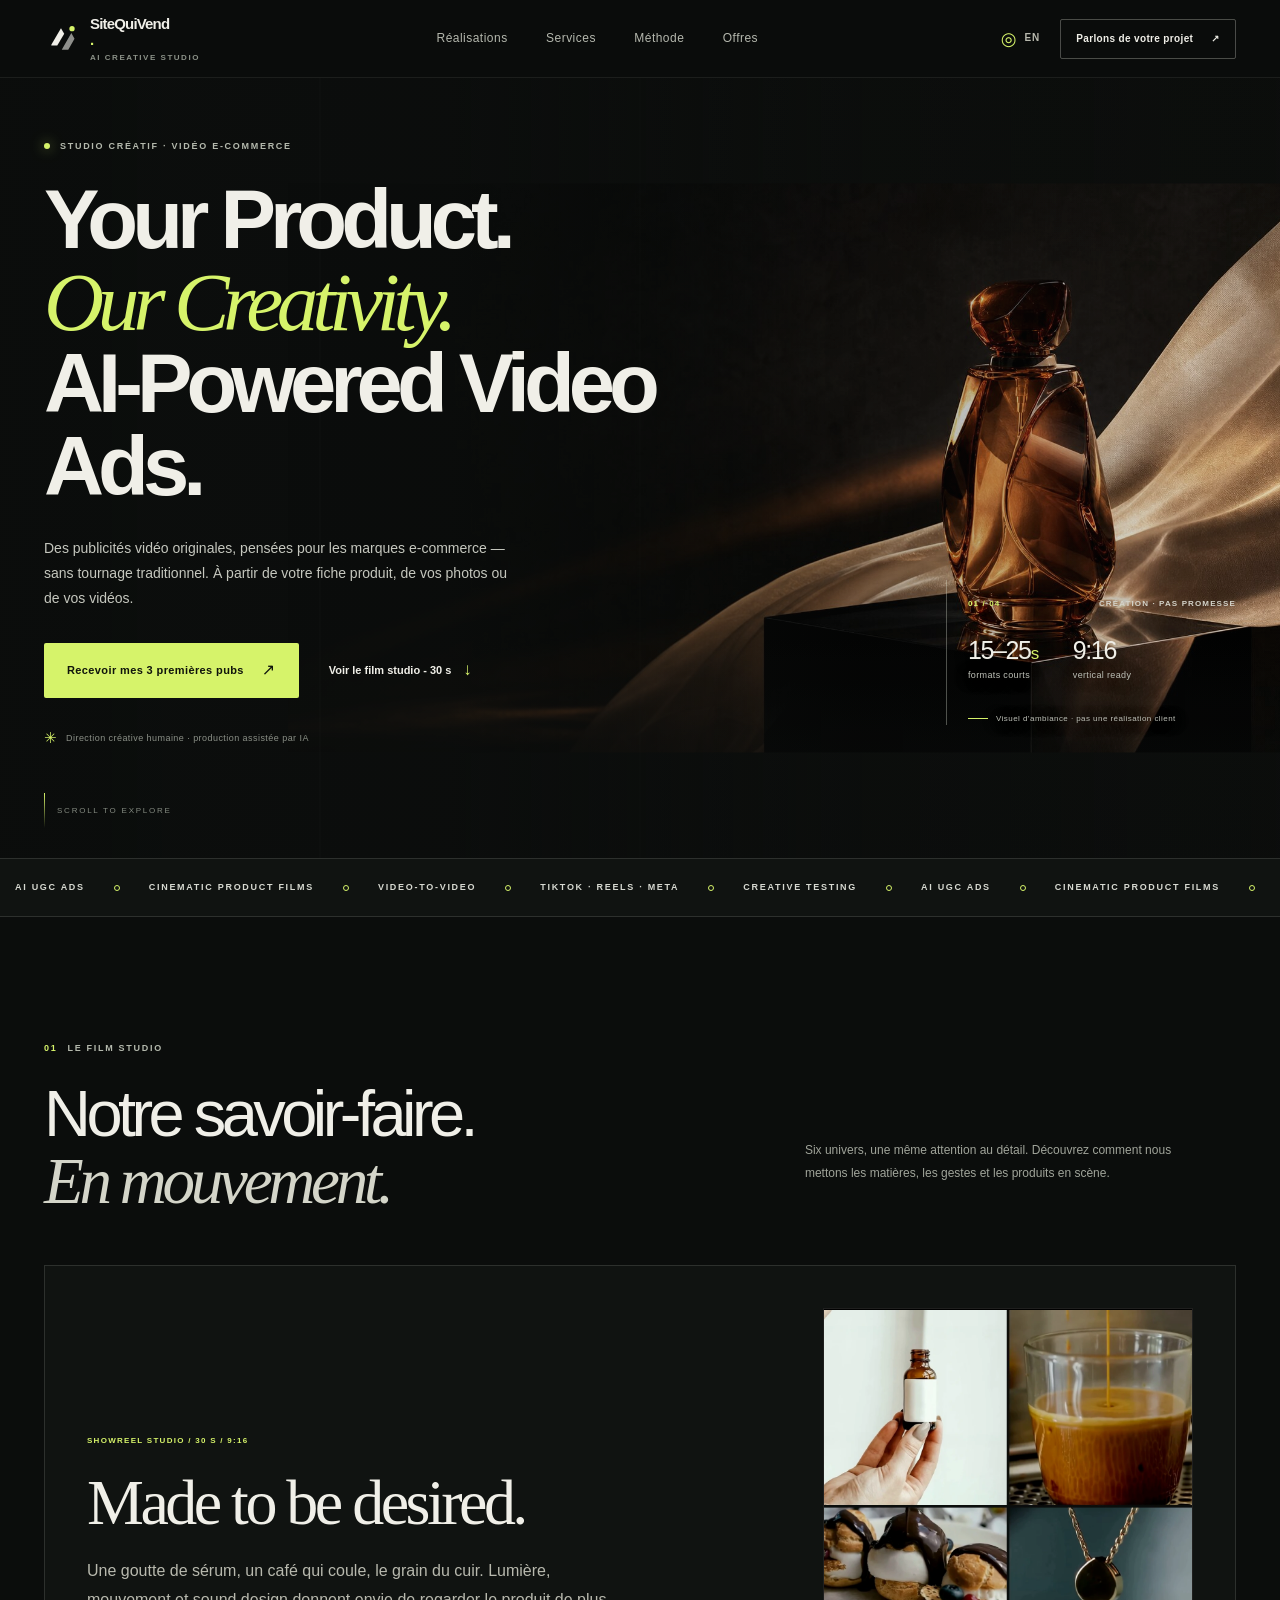
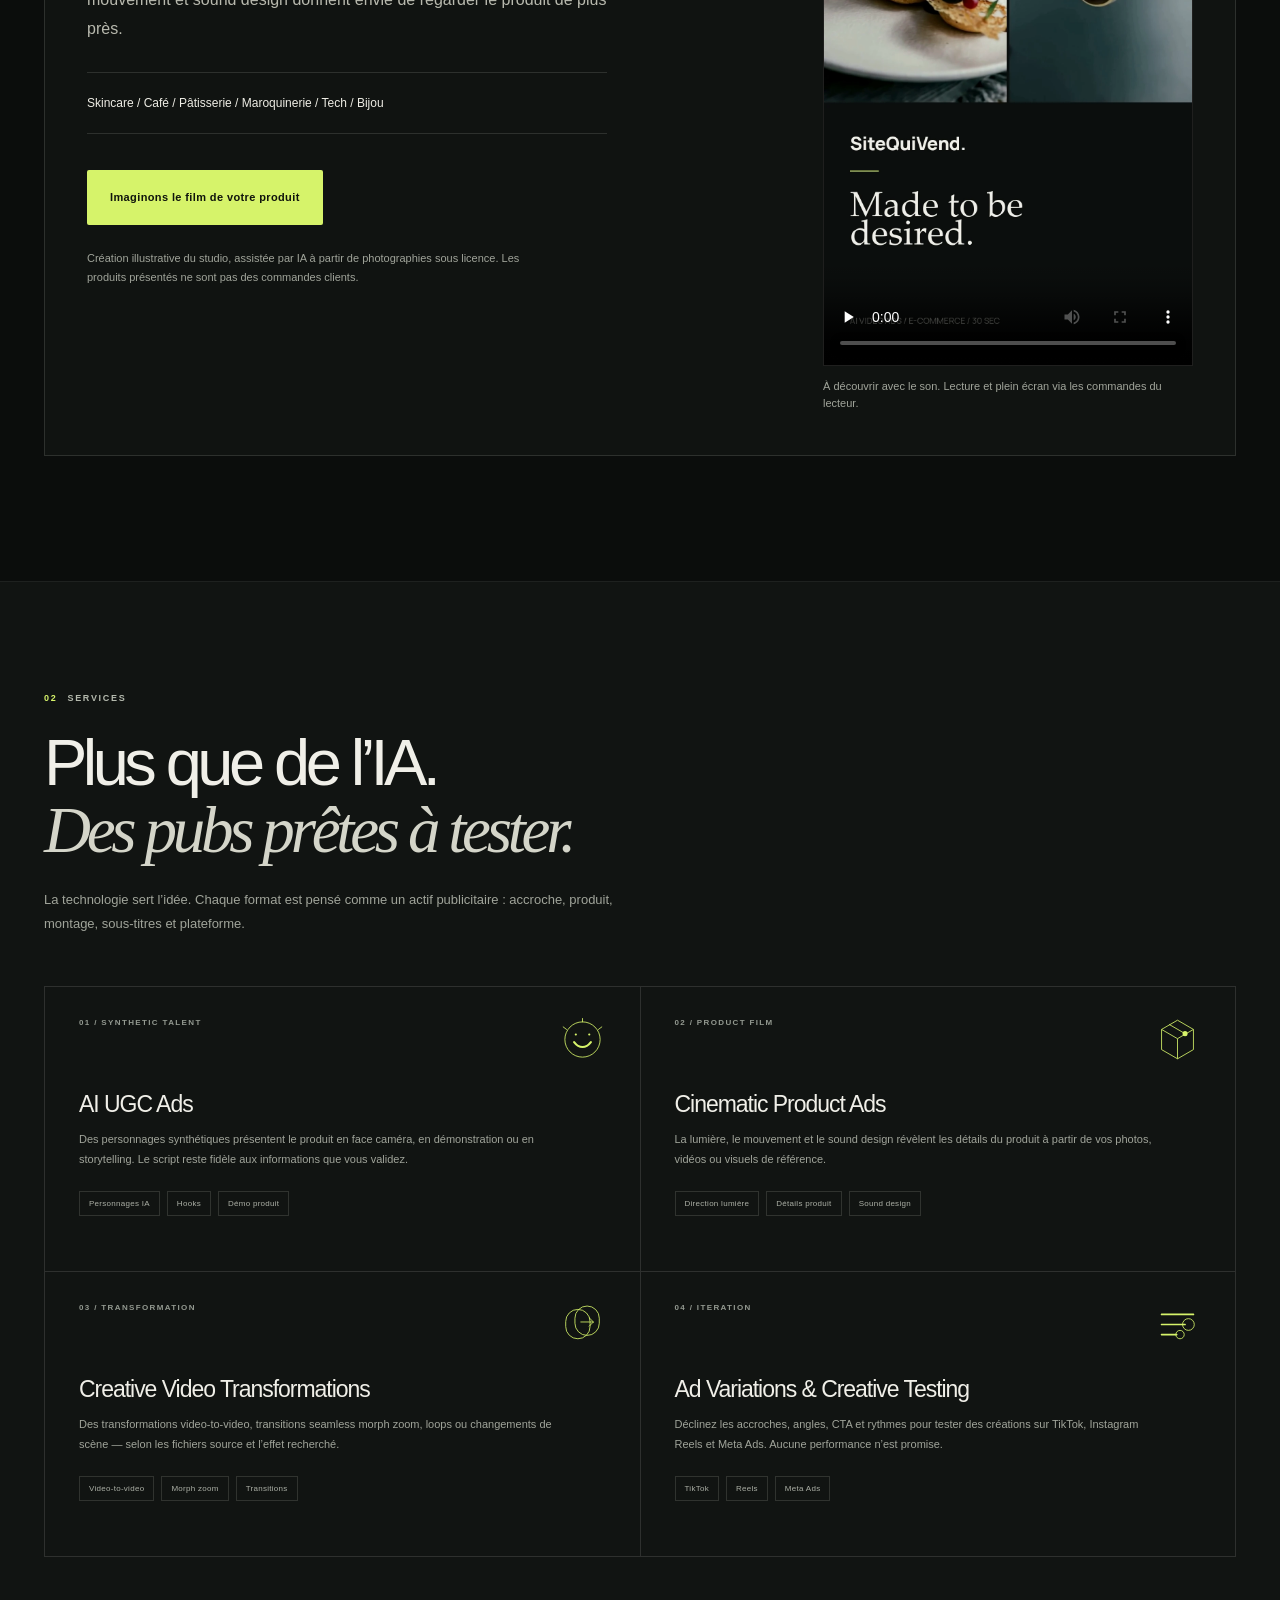
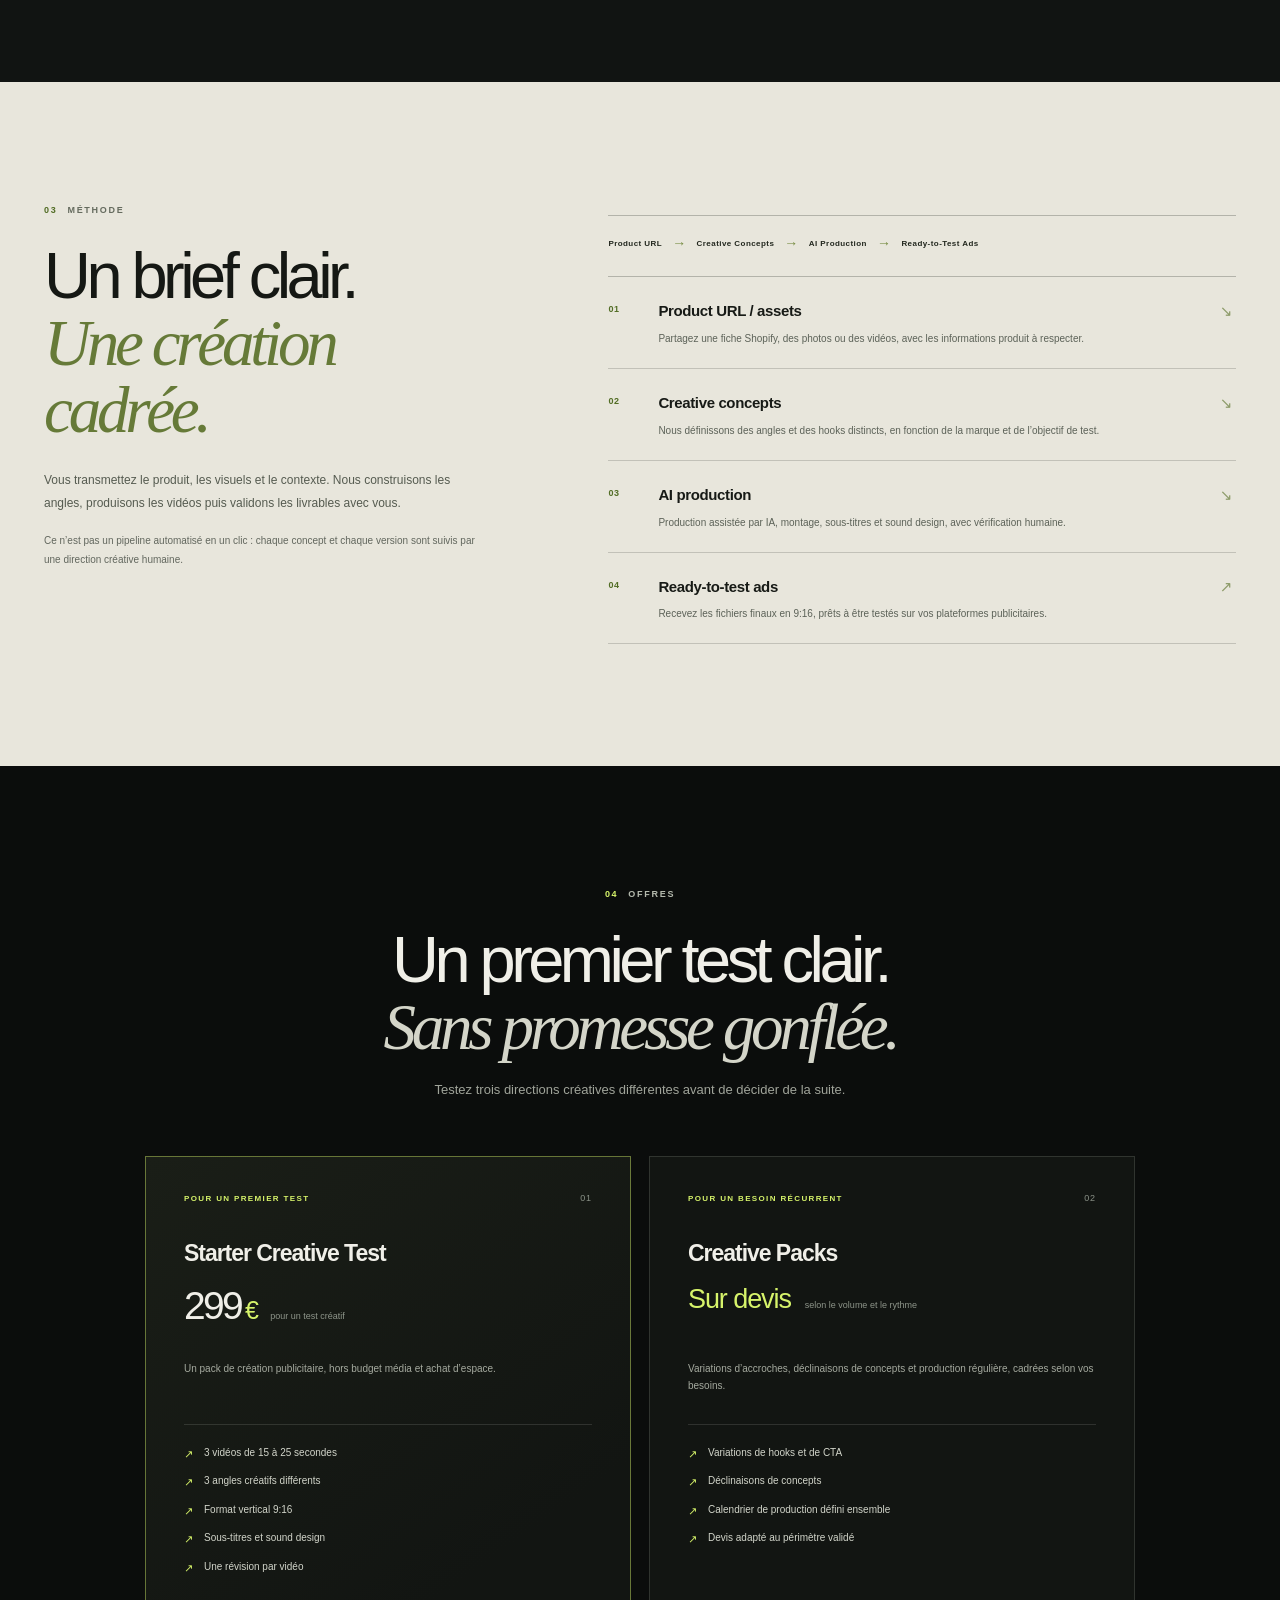
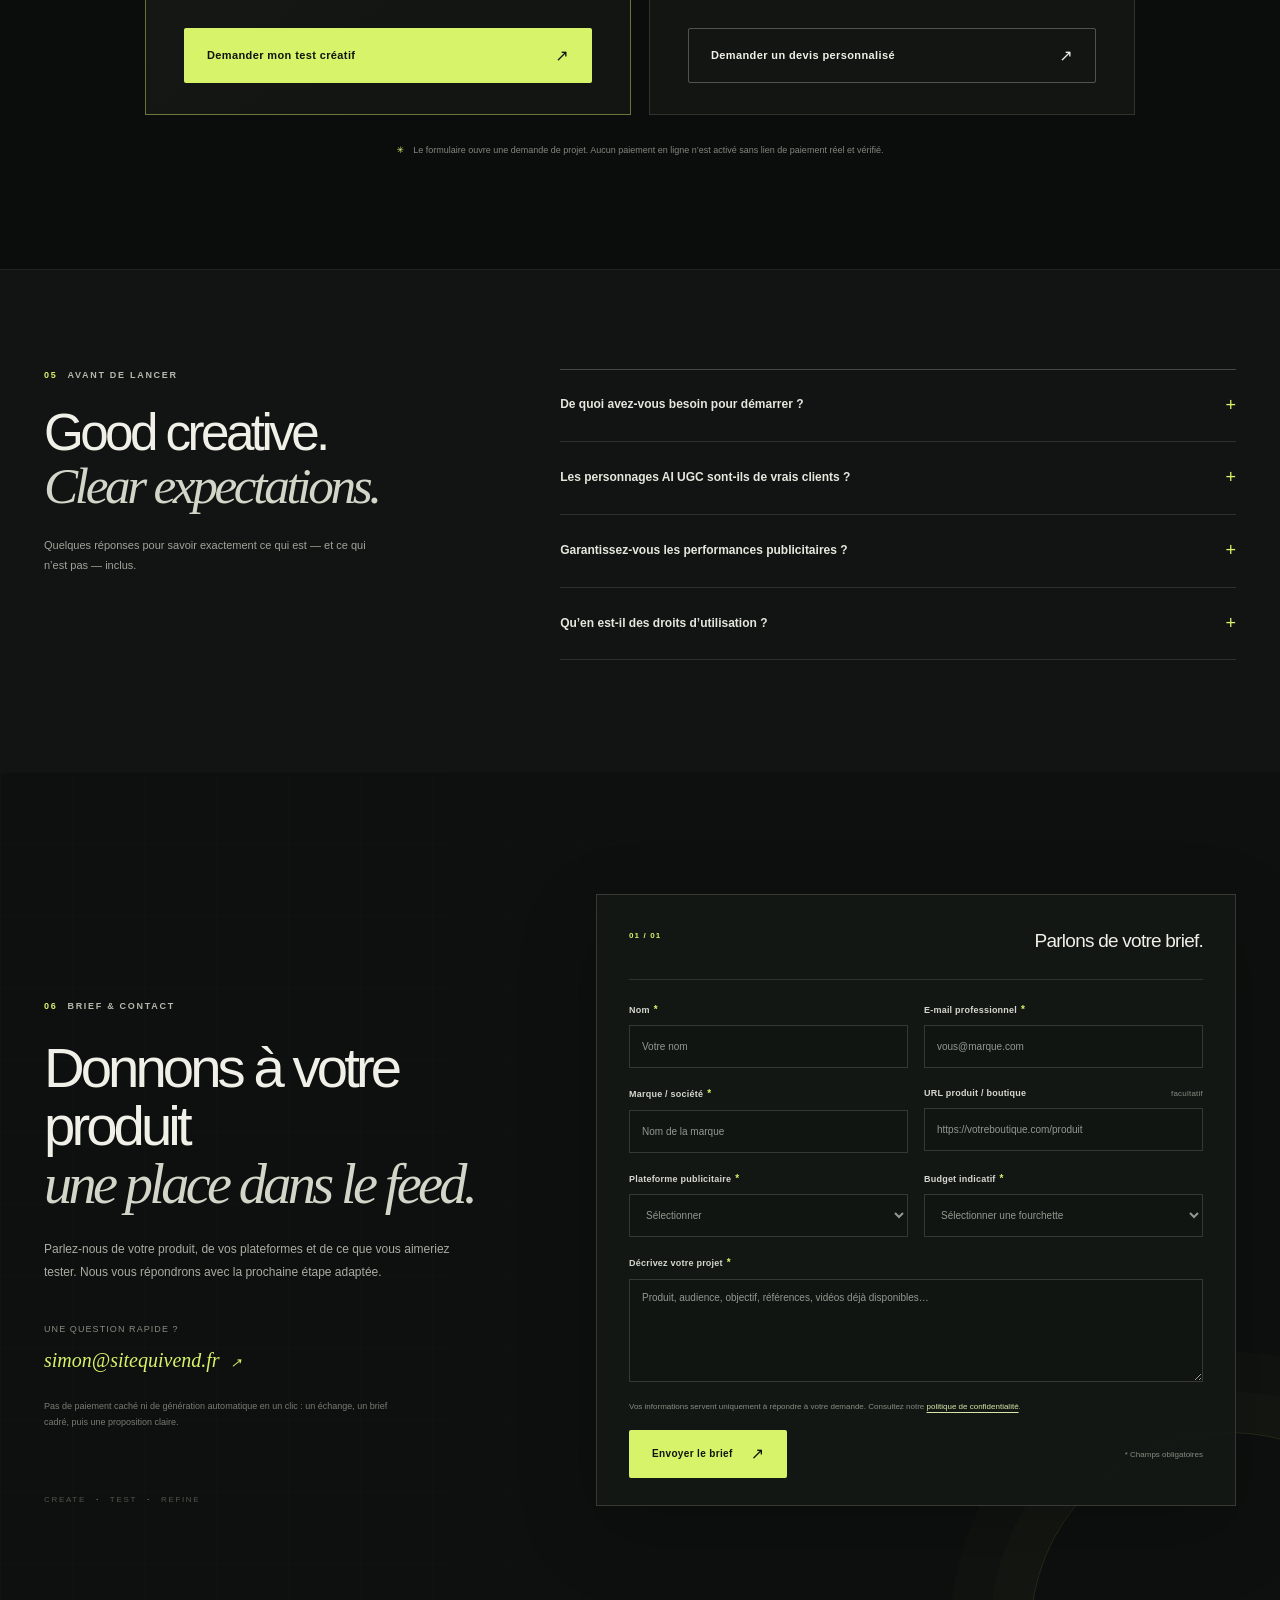
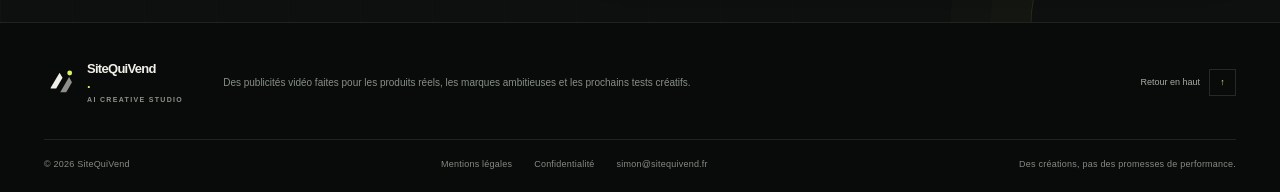
==== commit c685f394: "Feature studio showreel with responsive bilingual video presentation" ====
--- a/index.html
+++ b/index.html
@@ -19,7 +19,7 @@
   <link rel="alternate" hreflang="x-default" href="https://sitequivend.fr/">
   <link rel="icon" href="/assets/favicon.svg" type="image/svg+xml">
   <link rel="preload" href="/assets/hero-studio.jpg" as="image" fetchpriority="high">
-  <link rel="stylesheet" href="/styles.css">
+  <link rel="stylesheet" href="/styles.css?v=showreel-1">
   <script>
     try {
       const requestedLanguage = new URLSearchParams(location.search).get('lang');
@@ -34,7 +34,7 @@
       document.documentElement.dataset.lang = 'fr';
     }
   </script>
-  <script src="/site.js" defer></script>
+  <script src="/site.js?v=showreel-1" defer></script>
   <title>AI UGC &amp; Creative Video Ads for E-commerce | SiteQuiVend</title>
 </head>
 <body data-page="home">
@@ -86,7 +86,7 @@
           <p class="hero__lead" data-i18n="hero.lead">Des publicités vidéo originales, pensées pour les marques e-commerce — sans tournage traditionnel. À partir de votre fiche produit, de vos photos ou de vos vidéos.</p>
           <div class="hero__actions">
             <a class="button button--accent" href="#contact" data-offer="starter"><span data-i18n="hero.primary">Recevoir mes 3 premières pubs</span><span class="button__arrow" aria-hidden="true">↗</span></a>
-            <a class="text-link" href="#work"><span data-i18n="hero.secondary">Voir les réalisations</span><span aria-hidden="true">↓</span></a>
+            <a class="text-link" href="#work"><span data-i18n="hero.secondary">Voir le film studio - 30 s</span><span aria-hidden="true">↓</span></a>
           </div>
           <div class="hero__footnote"><span class="hero__footnote-mark" aria-hidden="true">✳</span><span data-i18n="hero.footnote">Direction créative humaine · production assistée par IA</span></div>
         </div>
@@ -114,53 +114,28 @@
       <div class="shell">
         <div class="section-heading section-heading--split" data-reveal>
           <div>
-            <p class="eyebrow"><span class="eyebrow__index">01</span><span data-i18n="work.eyebrow">RÉALISATIONS</span></p>
-            <h2 id="work-title" data-i18n="work.title">Du travail réel.<br><span class="heading-serif">Rien d’inventé.</span></h2>
-          </div>
-          <div class="section-heading__aside">
-            <p data-i18n="work.intro">Les vidéos sont prêtes à recevoir leurs vrais fichiers. Aucun MP4 vérifiable n’était présent dans ce dépôt : aucun projet n’est simulé ici.</p>
-            <span class="tiny-status"><span class="tiny-status__dot"></span><span data-i18n="work.status">EMPLACEMENTS PRÊTS · MÉDIAS À AJOUTER</span></span>
-          </div>
-        </div>
-
-        <div class="work-grid">
-          <article class="work-card work-card--feature" data-reveal>
-            <div class="work-card__visual work-card__visual--brand" role="img" aria-label="Emplacement réservé à la vidéo vitrine SiteQuiVend de 26 secondes ; le fichier MP4 n'est pas inclus dans le ZIP." data-i18n-aria="work.card1Alt">
-              <div class="work-card__visual-top"><span class="work-card__number">01</span><span class="work-card__slot"><i></i><span data-i18n="work.slot">MP4 À INTÉGRER</span></span></div>
-              <div class="work-graphic work-graphic--brand" aria-hidden="true"><span class="work-graphic__ring"></span><span class="work-graphic__line"></span><span class="work-graphic__word">SQV</span><span class="work-graphic__timer">26″</span></div>
-              <div class="work-card__visual-bottom"><span>STUDIO FILM / 01</span><span>9:16 · 26 SEC</span></div>
-            </div>
-            <div class="work-card__copy">
-              <div><p class="work-card__category" data-i18n="work.card1Category">VITRINE DE MARQUE · 26 S</p><h3 data-i18n="work.card1Title">SiteQuiVend — brand film</h3></div>
-              <p data-i18n="work.card1Text">Réalisation signalée par l’équipe. Le fichier vidéo source n’était pas accessible dans les éléments fournis.</p>
-            </div>
-          </article>
-
-          <article class="work-card" data-reveal data-reveal-delay="100">
-            <div class="work-card__visual work-card__visual--ugc" role="img" aria-label="Emplacement de démonstration AI UGC, vidéo source à ajouter après vérification." data-i18n-aria="work.card2Alt">
-              <div class="work-card__visual-top"><span class="work-card__number">02</span><span class="work-card__slot"><i></i><span data-i18n="work.slot">MP4 À INTÉGRER</span></span></div>
-              <div class="work-graphic work-graphic--ugc" aria-hidden="true"><span class="ugc-orbit"></span><span class="ugc-orbit ugc-orbit--inner"></span><span class="ugc-core">UGC</span><span class="ugc-caption">DEMO SLOT</span></div>
-              <div class="work-card__visual-bottom"><span>AI UGC / 02</span><span>DEMO</span></div>
-            </div>
-            <div class="work-card__copy">
-              <div><p class="work-card__category" data-i18n="work.card2Category">DÉMONSTRATION · PERSONNAGE SYNTHÉTIQUE</p><h3 data-i18n="work.card2Title">AI UGC ad</h3></div>
-              <p data-i18n="work.card2Text">Une démonstration studio pourra être intégrée dès que son fichier et ses droits d’usage auront été vérifiés.</p>
-            </div>
-          </article>
-
-          <article class="work-card" data-reveal data-reveal-delay="180">
-            <div class="work-card__visual work-card__visual--morph" role="img" aria-label="Emplacement réservé à une démonstration vidéo video-to-video avec morph zoom ; aucun extrait n'est fourni." data-i18n-aria="work.card3Alt">
-              <div class="work-card__visual-top"><span class="work-card__number">03</span><span class="work-card__slot"><i></i><span data-i18n="work.slot">MP4 À INTÉGRER</span></span></div>
-              <div class="work-graphic work-graphic--morph" aria-hidden="true"><span class="morph-frame morph-frame--one"></span><span class="morph-frame morph-frame--two"></span><span class="morph-frame morph-frame--three"></span><span class="morph-center">↗</span></div>
-              <div class="work-card__visual-bottom"><span>VIDEO-TO-VIDEO / 03</span><span>MORPH · ZOOM</span></div>
-            </div>
-            <div class="work-card__copy">
-              <div><p class="work-card__category" data-i18n="work.card3Category">TRANSFORMATION CRÉATIVE · MORPH ZOOM</p><h3 data-i18n="work.card3Title">Video-to-video</h3></div>
-              <p data-i18n="work.card3Text">L’emplacement est prévu pour une transformation validée, sans présenter un aperçu artificiel comme une réalisation.</p>
-            </div>
-          </article>
-        </div>
-        <div class="work-note" data-reveal><span aria-hidden="true">↳</span><p data-i18n="work.note">Ces visuels sont des repères d’intégration, pas des publicités finies. Ajoutez uniquement des médias réels et validés avant publication.</p><a class="text-link text-link--small" href="#contact"><span data-i18n="work.link">Parler d’un premier concept</span><span aria-hidden="true">↗</span></a></div>
+            <p class="eyebrow"><span class="eyebrow__index">01</span><span data-i18n="work.eyebrow">LE FILM STUDIO</span></p>
+            <h2 id="work-title" data-i18n="work.title">Notre savoir-faire.<br><span class="heading-serif">En mouvement.</span></h2>
+          </div>
+          <div class="section-heading__aside"><p data-i18n="work.intro">Six univers, une même attention au détail. Découvrez comment nous mettons les matières, les gestes et les produits en scène.</p></div>
+        </div>
+        <article class="showreel" aria-labelledby="showreel-title">
+          <div class="showreel__copy">
+            <p class="work-card__category" data-i18n="work.category">SHOWREEL STUDIO / 30 S / 9:16</p>
+            <h3 id="showreel-title" class="showreel__title" data-i18n="work.filmTitle">Made to be desired.</h3>
+            <p class="showreel__description" data-i18n="work.description">Une goutte de sérum, un café qui coule, le grain du cuir. Lumière, mouvement et sound design donnent envie de regarder le produit de plus près.</p>
+            <p class="showreel__sectors" data-i18n="work.sectors">Skincare / Café / Pâtisserie / Maroquinerie / Tech / Bijou</p>
+            <a class="button button--accent" href="#contact" data-i18n="work.link">Imaginons le film de votre produit</a>
+            <p class="showreel__note" data-i18n="work.note">Création illustrative du studio, assistée par IA à partir de photographies sous licence. Les produits présentés ne sont pas des commandes clients.</p>
+          </div>
+          <figure class="showreel__media">
+            <video class="showreel__video" controls playsinline preload="none" width="1080" height="1920" poster="/assets/work/SiteQuiVend-Showreel-Cover.webp" aria-label="Showreel SiteQuiVend : Made to be desired, 30 secondes" data-i18n-aria="work.videoLabel" aria-describedby="showreel-caption">
+              <source src="/assets/work/SiteQuiVend-Showreel-30s-Web.mp4" type="video/mp4">
+              <a href="/assets/work/SiteQuiVend-Showreel-30s-Web.mp4" data-i18n="work.fallback">Ouvrir le film en MP4</a>
+            </video>
+            <figcaption id="showreel-caption" data-i18n="work.sound">À découvrir avec le son. Lecture et plein écran via les commandes du lecteur.</figcaption>
+          </figure>
+        </article>
       </div>
     </section>
 
--- a/styles.css
+++ b/styles.css
@@ -497,3 +497,27 @@
   *, *::before, *::after { scroll-behavior: auto !important; animation-duration: .01ms !important; animation-iteration-count: 1 !important; transition-duration: .01ms !important; }
   html.js-enabled [data-reveal] { opacity: 1; transform: none; }
 }
+
+.showreel { display: grid; grid-template-columns: minmax(0, 1fr) minmax(280px, 370px); align-items: center; gap: clamp(40px, 8vw, 120px); padding: 42px; border: 1px solid var(--line); background: var(--ink-2); }
+.showreel__copy { max-width: 520px; }
+.showreel__title { margin: 22px 0; font-family: var(--serif); font-size: clamp(44px, 5vw, 72px); font-weight: 400; letter-spacing: -.055em; line-height: 1.03; }
+.showreel__description { margin: 0; color: var(--paper-muted); font-size: 16px; line-height: 1.8; }
+.showreel__sectors { margin: 28px 0 36px; padding-block: 18px; border-block: 1px solid var(--line); color: var(--paper); font-size: 12px; line-height: 2; }
+.showreel__note { max-width: 440px; margin: 24px 0 0; color: var(--muted); font-size: 11px; line-height: 1.7; }
+.showreel__media { width: 100%; margin: 0; }
+.showreel__video { display: block; width: 100%; height: auto; aspect-ratio: 9 / 16; object-fit: contain; background: #000; border: 1px solid var(--line); }
+.showreel__video:focus-visible { outline: 2px solid var(--accent); outline-offset: 5px; }
+.showreel__media figcaption { margin-top: 12px; color: var(--muted); font-size: 11px; line-height: 1.6; }
+@media (max-width: 760px) {
+  .showreel { grid-template-columns: minmax(0, 1fr); gap: 28px; padding: 24px; }
+  .showreel__copy { max-width: none; }
+  .showreel__title { margin: 18px 0; }
+  .showreel__description { font-size: 14px; }
+  .showreel__sectors { margin: 22px 0 26px; }
+  .showreel__media { max-width: 370px; justify-self: center; order: -1; }
+}
+@media (max-width: 460px) {
+  .showreel { padding: 18px; }
+  .showreel__title { font-size: 44px; }
+  .showreel__copy .button { white-space: normal; text-align: center; }
+}
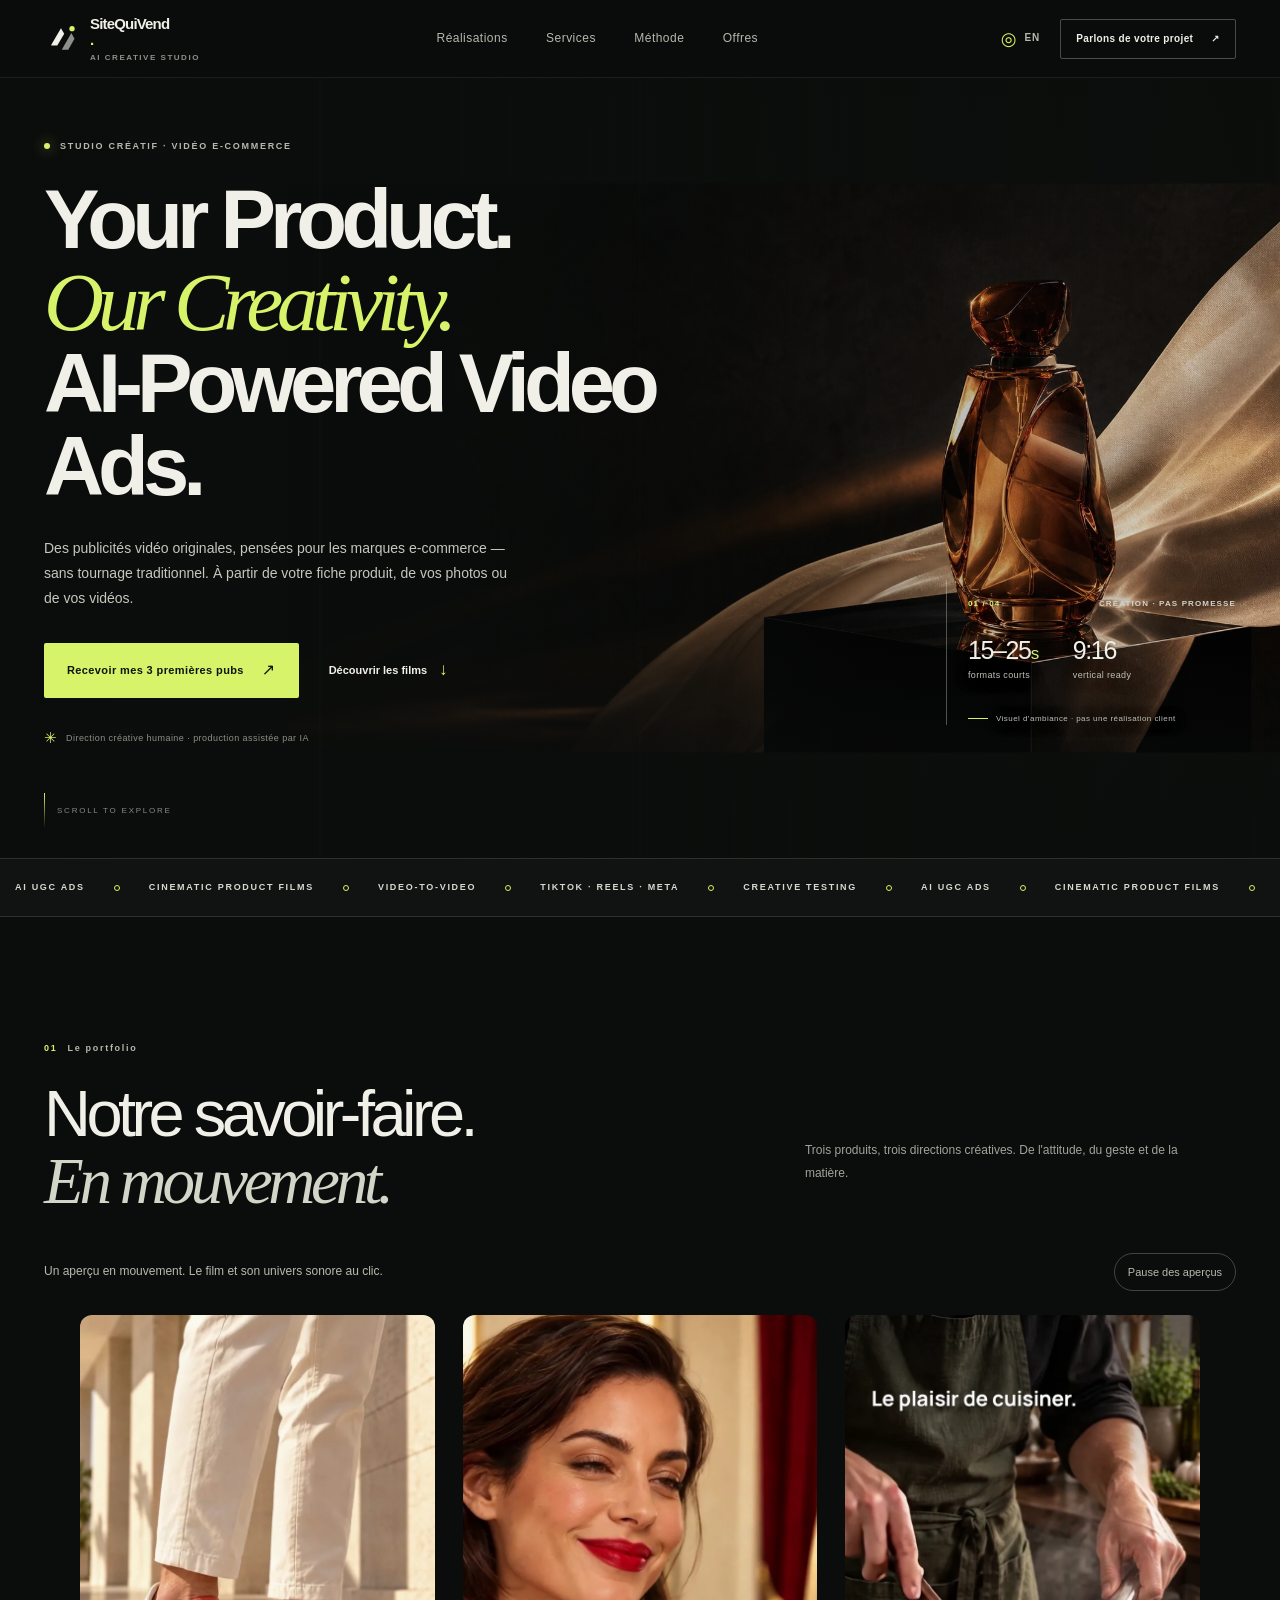
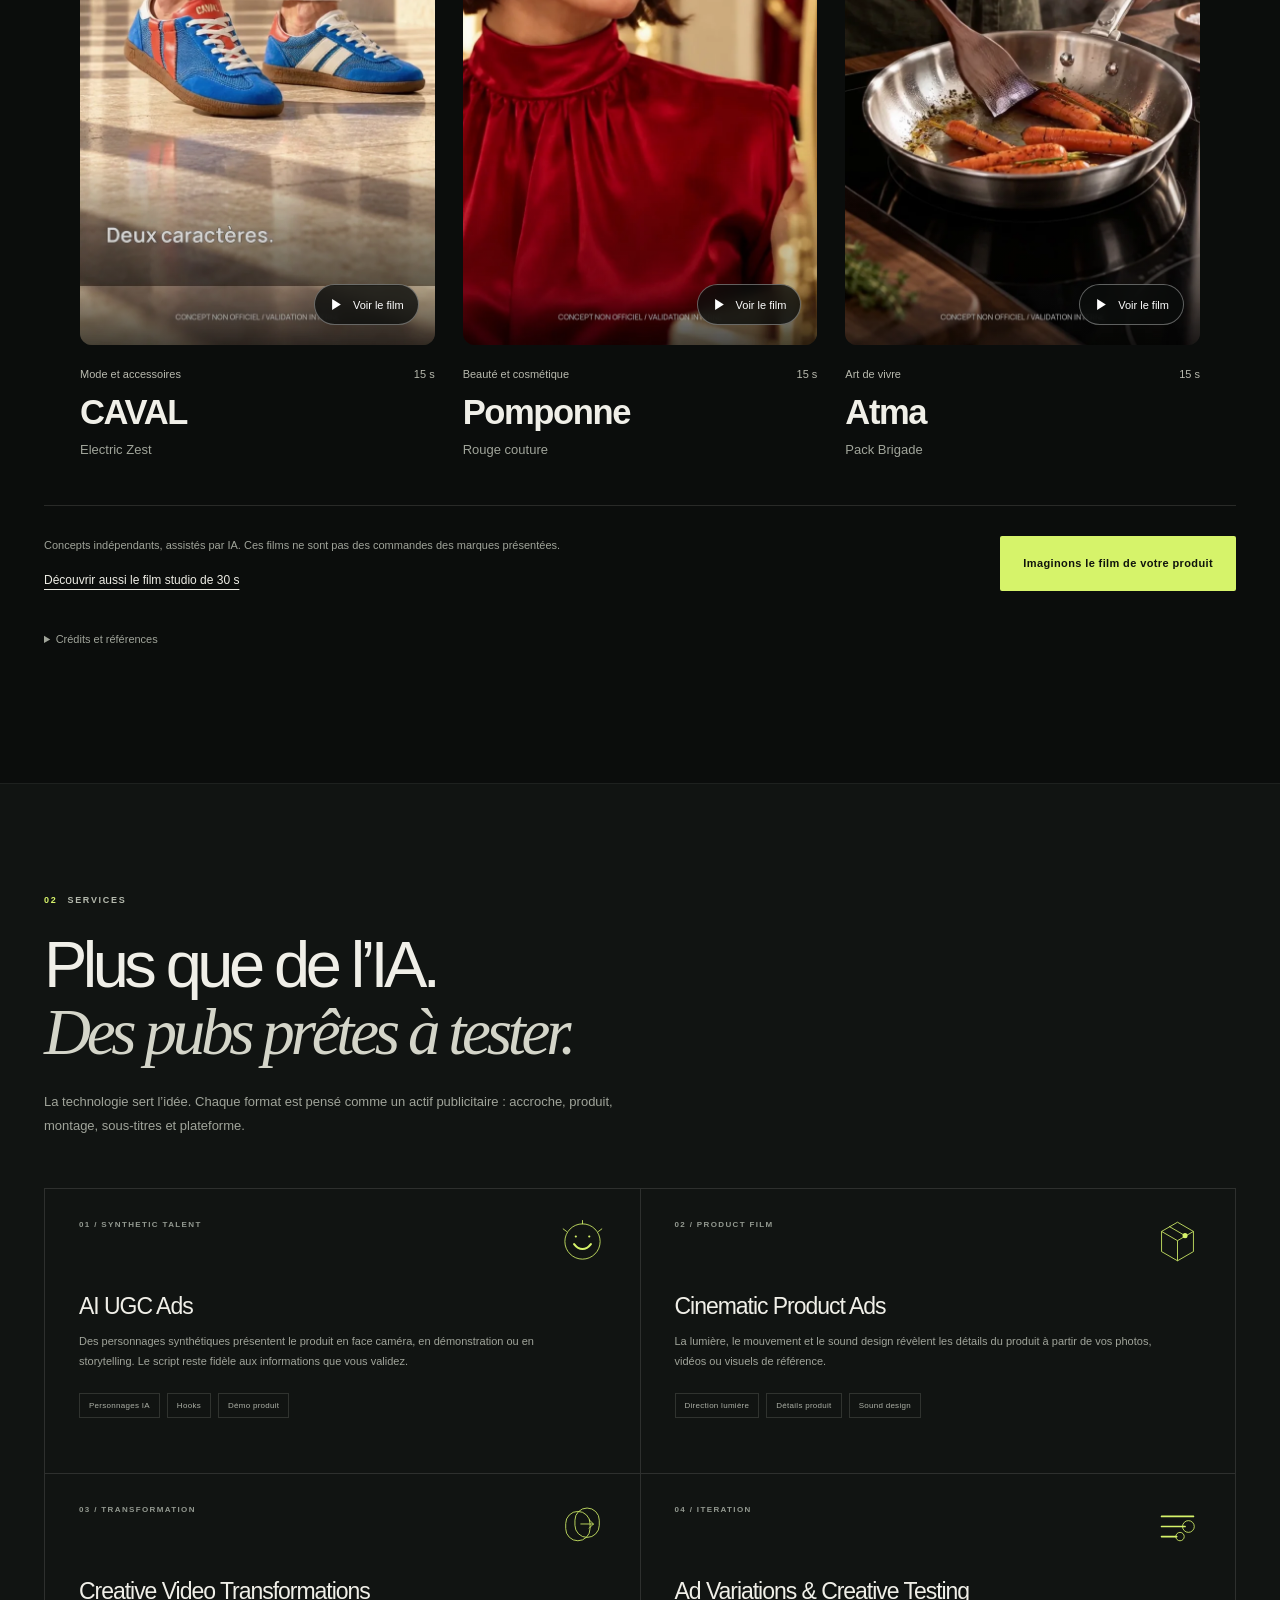
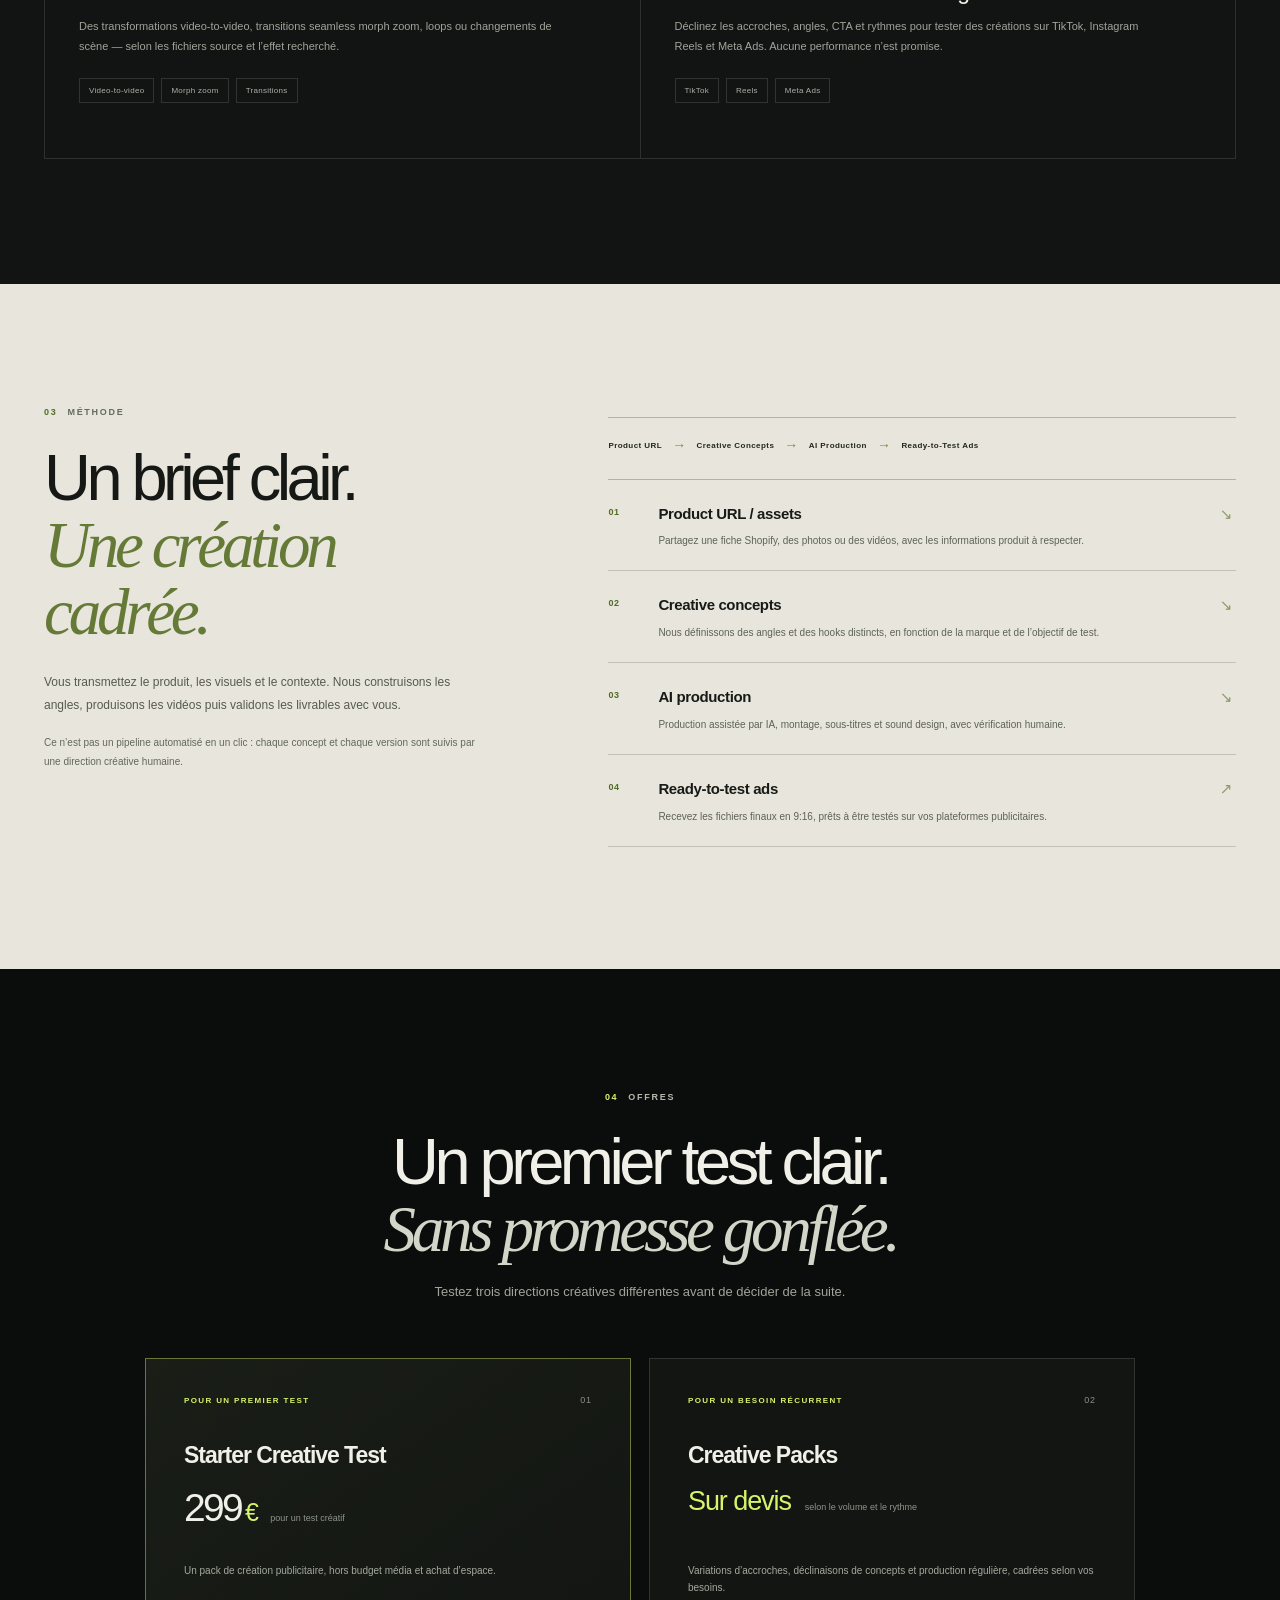
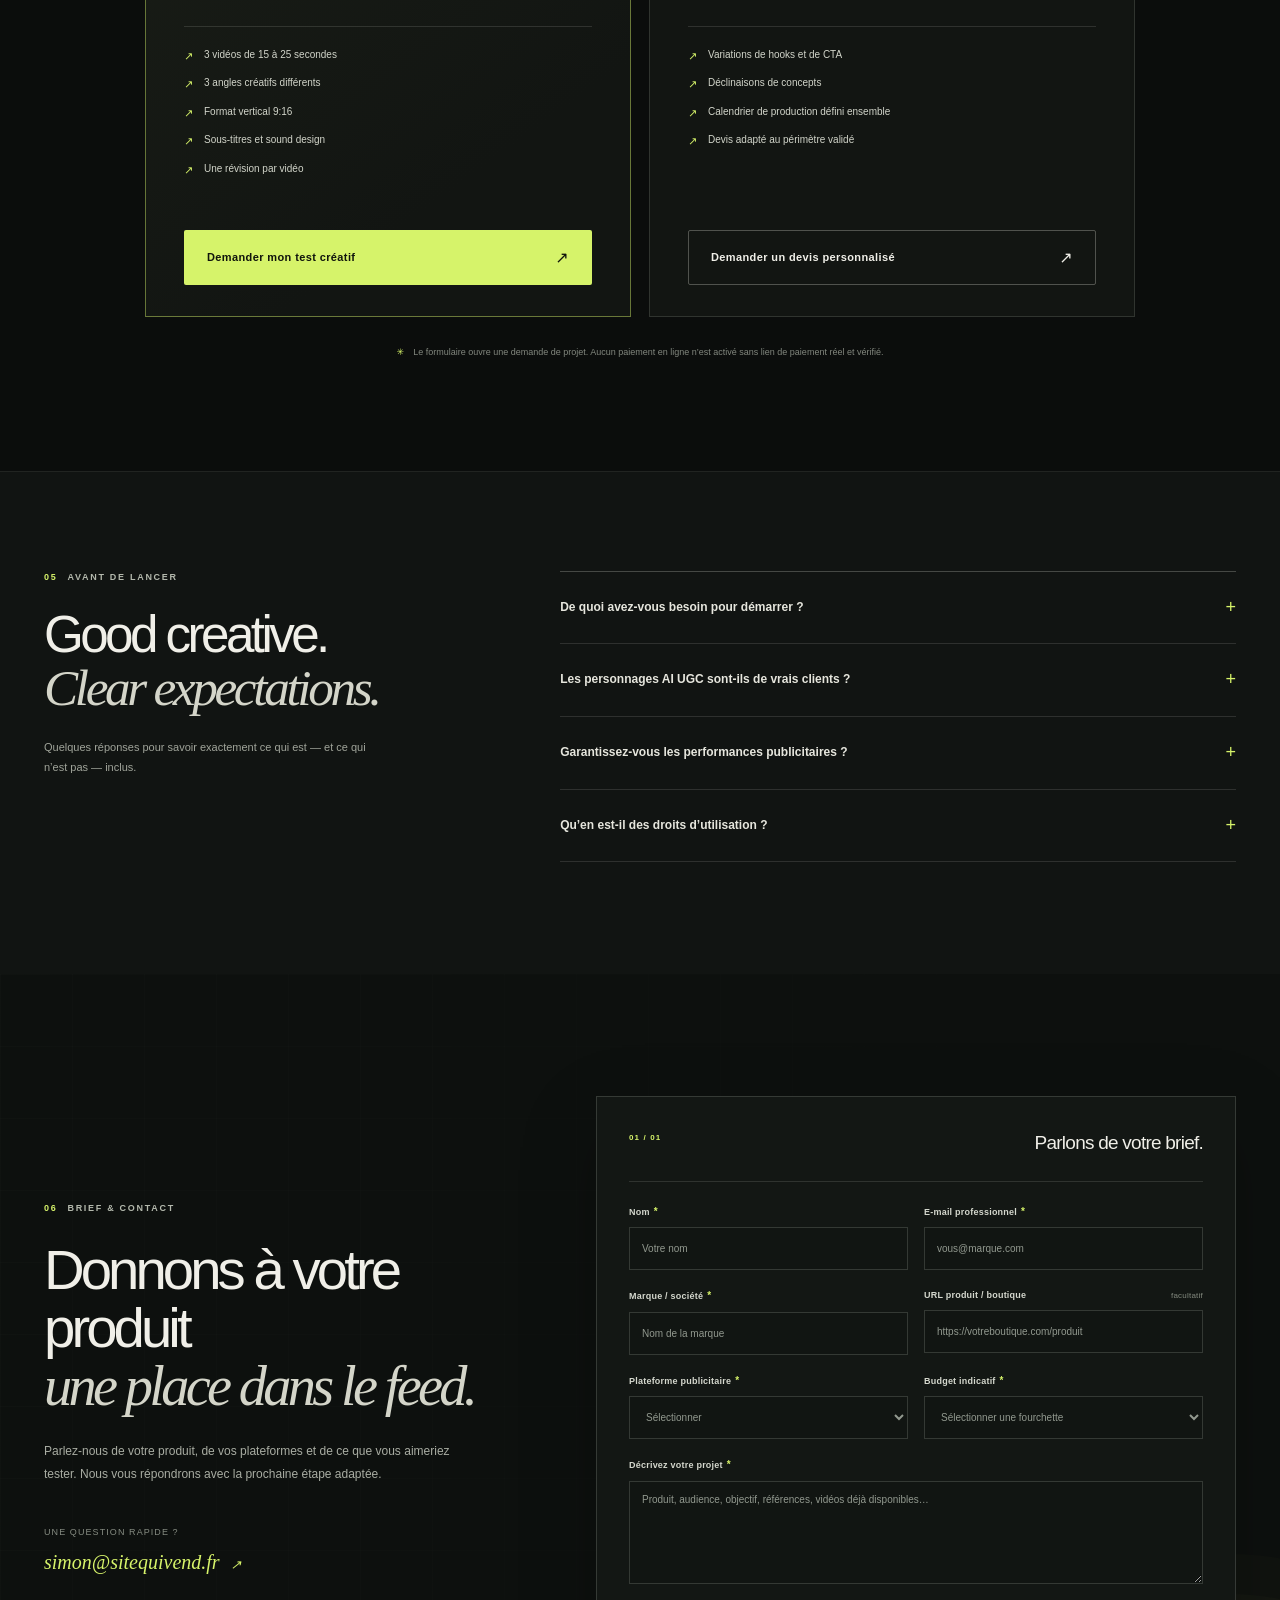
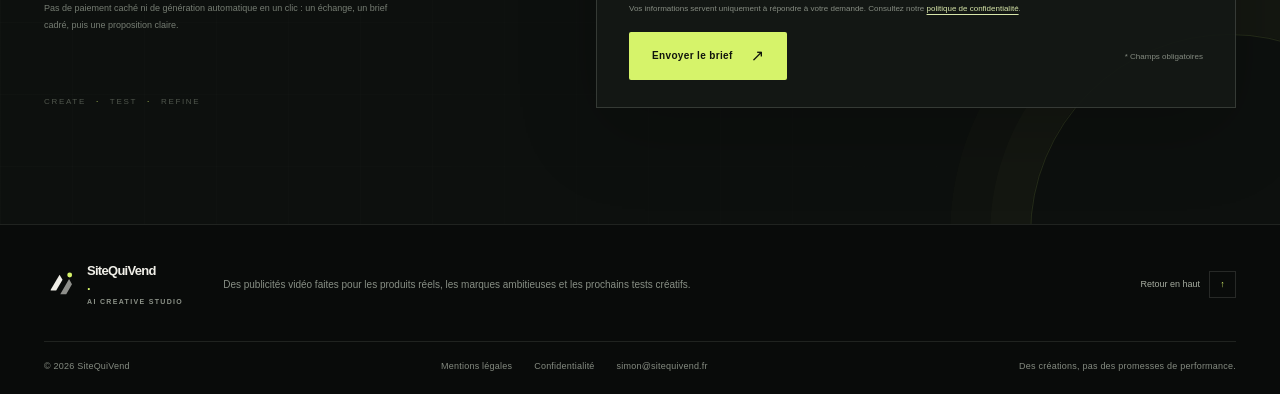
==== commit 19697884: "Embed three portfolio films in a responsive video gallery" ====
--- a/index.html
+++ b/index.html
@@ -19,7 +19,7 @@
   <link rel="alternate" hreflang="x-default" href="https://sitequivend.fr/">
   <link rel="icon" href="/assets/favicon.svg" type="image/svg+xml">
   <link rel="preload" href="/assets/hero-studio.jpg" as="image" fetchpriority="high">
-  <link rel="stylesheet" href="/styles.css?v=showreel-1">
+  <link rel="stylesheet" href="/styles.css?v=portfolio-v2">
   <script>
     try {
       const requestedLanguage = new URLSearchParams(location.search).get('lang');
@@ -34,7 +34,7 @@
       document.documentElement.dataset.lang = 'fr';
     }
   </script>
-  <script src="/site.js?v=showreel-1" defer></script>
+  <script src="/site.js?v=portfolio-v2" defer></script>
   <title>AI UGC &amp; Creative Video Ads for E-commerce | SiteQuiVend</title>
 </head>
 <body data-page="home">
@@ -86,7 +86,7 @@
           <p class="hero__lead" data-i18n="hero.lead">Des publicités vidéo originales, pensées pour les marques e-commerce — sans tournage traditionnel. À partir de votre fiche produit, de vos photos ou de vos vidéos.</p>
           <div class="hero__actions">
             <a class="button button--accent" href="#contact" data-offer="starter"><span data-i18n="hero.primary">Recevoir mes 3 premières pubs</span><span class="button__arrow" aria-hidden="true">↗</span></a>
-            <a class="text-link" href="#work"><span data-i18n="hero.secondary">Voir le film studio - 30 s</span><span aria-hidden="true">↓</span></a>
+            <a class="text-link" href="#work"><span data-i18n="hero.secondary">Découvrir les films</span><span aria-hidden="true">↓</span></a>
           </div>
           <div class="hero__footnote"><span class="hero__footnote-mark" aria-hidden="true">✳</span><span data-i18n="hero.footnote">Direction créative humaine · production assistée par IA</span></div>
         </div>
@@ -114,28 +114,55 @@
       <div class="shell">
         <div class="section-heading section-heading--split" data-reveal>
           <div>
-            <p class="eyebrow"><span class="eyebrow__index">01</span><span data-i18n="work.eyebrow">LE FILM STUDIO</span></p>
+            <p class="eyebrow"><span class="eyebrow__index">01</span><span data-i18n="work.eyebrow">Le portfolio</span></p>
             <h2 id="work-title" data-i18n="work.title">Notre savoir-faire.<br><span class="heading-serif">En mouvement.</span></h2>
           </div>
-          <div class="section-heading__aside"><p data-i18n="work.intro">Six univers, une même attention au détail. Découvrez comment nous mettons les matières, les gestes et les produits en scène.</p></div>
-        </div>
-        <article class="showreel" aria-labelledby="showreel-title">
-          <div class="showreel__copy">
-            <p class="work-card__category" data-i18n="work.category">SHOWREEL STUDIO / 30 S / 9:16</p>
-            <h3 id="showreel-title" class="showreel__title" data-i18n="work.filmTitle">Made to be desired.</h3>
-            <p class="showreel__description" data-i18n="work.description">Une goutte de sérum, un café qui coule, le grain du cuir. Lumière, mouvement et sound design donnent envie de regarder le produit de plus près.</p>
-            <p class="showreel__sectors" data-i18n="work.sectors">Skincare / Café / Pâtisserie / Maroquinerie / Tech / Bijou</p>
-            <a class="button button--accent" href="#contact" data-i18n="work.link">Imaginons le film de votre produit</a>
-            <p class="showreel__note" data-i18n="work.note">Création illustrative du studio, assistée par IA à partir de photographies sous licence. Les produits présentés ne sont pas des commandes clients.</p>
-          </div>
-          <figure class="showreel__media">
-            <video class="showreel__video" controls playsinline preload="none" width="1080" height="1920" poster="/assets/work/SiteQuiVend-Showreel-Cover.webp" aria-label="Showreel SiteQuiVend : Made to be desired, 30 secondes" data-i18n-aria="work.videoLabel" aria-describedby="showreel-caption">
-              <source src="/assets/work/SiteQuiVend-Showreel-30s-Web.mp4" type="video/mp4">
-              <a href="/assets/work/SiteQuiVend-Showreel-30s-Web.mp4" data-i18n="work.fallback">Ouvrir le film en MP4</a>
-            </video>
-            <figcaption id="showreel-caption" data-i18n="work.sound">À découvrir avec le son. Lecture et plein écran via les commandes du lecteur.</figcaption>
-          </figure>
-        </article>
+          <div class="section-heading__aside"><p data-i18n="work.intro">Trois produits, trois directions créatives. De l'attitude, du geste et de la matière.</p></div>
+        </div>
+        <div class="portfolio-toolbar">
+          <p data-i18n="portfolio.hint">Un aperçu en mouvement. Le film et son univers sonore au clic.</p>
+          <button class="portfolio-motion" type="button" data-preview-toggle aria-pressed="false" hidden data-i18n="portfolio.pause">Pause des aperçus</button>
+        </div>
+        <div class="portfolio-grid" aria-label="Les trois films du studio" data-i18n-aria="portfolio.galleryLabel">
+          <article class="portfolio-film">
+            <a class="portfolio-film__screen" href="/assets/work/portfolio/caval-v2.mp4" data-film data-film-title="CAVAL / Electric Zest" aria-label="Voir le film CAVAL, 15 secondes" data-i18n-aria="portfolio.cavalLabel" aria-haspopup="dialog" aria-controls="film-dialog">
+              <video data-preview data-preview-src="/assets/work/portfolio/caval-preview-v2.mp4" poster="/assets/work/portfolio/caval-poster-v2.webp" muted loop playsinline preload="none" width="540" height="960" aria-hidden="true" tabindex="-1"></video>
+              <span class="portfolio-film__play"><svg viewBox="0 0 24 24" fill="none" aria-hidden="true"><path d="m9 5 11 7-11 7V5Z" fill="currentColor"/></svg><span data-i18n="portfolio.watch">Voir le film</span></span>
+            </a>
+            <div class="portfolio-film__meta"><span data-i18n="portfolio.cavalCategory">Mode et accessoires</span><span>15 s</span></div>
+            <h3>CAVAL</h3><p class="portfolio-film__product">Electric Zest</p>
+          </article>
+          <article class="portfolio-film">
+            <a class="portfolio-film__screen" href="/assets/work/portfolio/pomponne-v2.mp4" data-film data-film-title="Pomponne / Rouge couture" aria-label="Voir le film Pomponne, 15 secondes" data-i18n-aria="portfolio.pomponneLabel" aria-haspopup="dialog" aria-controls="film-dialog">
+              <video data-preview data-preview-src="/assets/work/portfolio/pomponne-preview-v2.mp4" poster="/assets/work/portfolio/pomponne-poster-v2.webp" muted loop playsinline preload="none" width="540" height="960" aria-hidden="true" tabindex="-1"></video>
+              <span class="portfolio-film__play"><svg viewBox="0 0 24 24" fill="none" aria-hidden="true"><path d="m9 5 11 7-11 7V5Z" fill="currentColor"/></svg><span data-i18n="portfolio.watch">Voir le film</span></span>
+            </a>
+            <div class="portfolio-film__meta"><span data-i18n="portfolio.pomponneCategory">Beauté et cosmétique</span><span>15 s</span></div>
+            <h3>Pomponne</h3><p class="portfolio-film__product">Rouge couture</p>
+          </article>
+          <article class="portfolio-film">
+            <a class="portfolio-film__screen" href="/assets/work/portfolio/atma-v2.mp4" data-film data-film-title="Atma / Pack Brigade" aria-label="Voir le film Atma, 15 secondes" data-i18n-aria="portfolio.atmaLabel" aria-haspopup="dialog" aria-controls="film-dialog">
+              <video data-preview data-preview-src="/assets/work/portfolio/atma-preview-v2.mp4" poster="/assets/work/portfolio/atma-poster-v2.webp" muted loop playsinline preload="none" width="540" height="960" aria-hidden="true" tabindex="-1"></video>
+              <span class="portfolio-film__play"><svg viewBox="0 0 24 24" fill="none" aria-hidden="true"><path d="m9 5 11 7-11 7V5Z" fill="currentColor"/></svg><span data-i18n="portfolio.watch">Voir le film</span></span>
+            </a>
+            <div class="portfolio-film__meta"><span data-i18n="portfolio.atmaCategory">Art de vivre</span><span>15 s</span></div>
+            <h3>Atma</h3><p class="portfolio-film__product">Pack Brigade</p>
+          </article>
+        </div>
+        <p class="portfolio-swipe" data-i18n="portfolio.swipe">Faites défiler pour découvrir les trois films.</p>
+        <div class="portfolio-bottom">
+          <div>
+            <p class="portfolio-note" data-i18n="work.note">Concepts indépendants, assistés par IA. Ces films ne sont pas des commandes des marques présentées.</p>
+            <a class="portfolio-showreel" href="/assets/work/SiteQuiVend-Showreel-30s-Web.mp4" data-film data-film-title="SiteQuiVend / Made to be desired" aria-haspopup="dialog" aria-controls="film-dialog"><span data-i18n="portfolio.showreel">Découvrir aussi le film studio de 30 s</span></a>
+          </div>
+          <a class="button button--accent" href="#contact" data-i18n="work.link">Imaginons le film de votre produit</a>
+        </div>
+        <details class="portfolio-credits">
+          <summary data-i18n="portfolio.credits">Crédits et références</summary>
+          <p data-i18n="portfolio.rights">Les marques et les visuels produit appartiennent à leurs titulaires respectifs. Aucune affiliation ni approbation des marques n'est revendiquée. Les personnages sont fictifs.</p>
+          <p><span data-i18n="portfolio.music">Musique par Scott Buckley</span> : <a href="https://www.scottbuckley.com.au/library/origami/">Origami (CAVAL)</a>, <a href="https://www.scottbuckley.com.au/library/filaments/">Filaments (Pomponne)</a>, <a href="https://www.scottbuckley.com.au/library/reawakening/">Reawakening (Atma)</a>. <a href="https://creativecommons.org/licenses/by/4.0/">CC BY 4.0</a>. <span data-i18n="portfolio.musicEdits">Extraits, fondus et mixage adaptés aux films.</span></p>
+          <p><span data-i18n="portfolio.foley">Bruitages enregistrés</span> : <a href="https://freesound.org/people/jpkweli/sounds/154774/">Footsteps on Concrete - jpkweli</a>, <a href="https://freesound.org/people/o_ciz/sounds/475440/">Cloth_1 - o_ciz</a>, <a href="https://freesound.org/people/savataivanov/sounds/384084/">Frying_Potatoes - savataivanov</a>. <a href="https://creativecommons.org/publicdomain/zero/1.0/">CC0 1.0</a>.</p>
+        </details>
       </div>
     </section>
 
@@ -360,5 +387,10 @@
       </div>
     </div>
   </footer>
+  <dialog class="film-dialog" id="film-dialog" aria-labelledby="film-dialog-title" aria-describedby="film-dialog-note">
+    <div class="film-dialog__heading"><h2 id="film-dialog-title">Film du studio</h2><button class="film-dialog__close" type="button" data-film-close autofocus aria-label="Fermer le film" data-i18n-aria="portfolio.close"><svg viewBox="0 0 24 24" fill="none" aria-hidden="true"><path d="m6 6 12 12M18 6 6 18" stroke="currentColor" stroke-width="1.5"/></svg></button></div>
+    <video class="film-dialog__video" controls playsinline preload="none" data-film-player></video>
+    <div class="film-dialog__footer"><p id="film-dialog-note" data-i18n="portfolio.dialogNote">Concept de studio indépendant. À découvrir avec le son.</p><a data-film-download data-i18n="work.fallback">Ouvrir le film en MP4</a></div>
+  </dialog>
 </body>
 </html>
--- a/styles.css
+++ b/styles.css
@@ -498,26 +498,57 @@
   html.js-enabled [data-reveal] { opacity: 1; transform: none; }
 }
 
-.showreel { display: grid; grid-template-columns: minmax(0, 1fr) minmax(280px, 370px); align-items: center; gap: clamp(40px, 8vw, 120px); padding: 42px; border: 1px solid var(--line); background: var(--ink-2); }
-.showreel__copy { max-width: 520px; }
-.showreel__title { margin: 22px 0; font-family: var(--serif); font-size: clamp(44px, 5vw, 72px); font-weight: 400; letter-spacing: -.055em; line-height: 1.03; }
-.showreel__description { margin: 0; color: var(--paper-muted); font-size: 16px; line-height: 1.8; }
-.showreel__sectors { margin: 28px 0 36px; padding-block: 18px; border-block: 1px solid var(--line); color: var(--paper); font-size: 12px; line-height: 2; }
-.showreel__note { max-width: 440px; margin: 24px 0 0; color: var(--muted); font-size: 11px; line-height: 1.7; }
-.showreel__media { width: 100%; margin: 0; }
-.showreel__video { display: block; width: 100%; height: auto; aspect-ratio: 9 / 16; object-fit: contain; background: #000; border: 1px solid var(--line); }
-.showreel__video:focus-visible { outline: 2px solid var(--accent); outline-offset: 5px; }
-.showreel__media figcaption { margin-top: 12px; color: var(--muted); font-size: 11px; line-height: 1.6; }
-@media (max-width: 760px) {
-  .showreel { grid-template-columns: minmax(0, 1fr); gap: 28px; padding: 24px; }
-  .showreel__copy { max-width: none; }
-  .showreel__title { margin: 18px 0; }
-  .showreel__description { font-size: 14px; }
-  .showreel__sectors { margin: 22px 0 26px; }
-  .showreel__media { max-width: 370px; justify-self: center; order: -1; }
-}
-@media (max-width: 460px) {
-  .showreel { padding: 18px; }
-  .showreel__title { font-size: 44px; }
-  .showreel__copy .button { white-space: normal; text-align: center; }
-}
+.portfolio-toolbar { display: flex; justify-content: space-between; align-items: center; gap: 20px; margin: -12px 0 24px; color: var(--paper-muted); font-size: 12px; }
+.portfolio-toolbar p { margin: 0; }
+.portfolio-motion { flex-shrink: 0; padding: 9px 13px; border: 1px solid var(--line-strong); border-radius: 24px; background: transparent; cursor: pointer; font-size: 11px; }
+.portfolio-motion:hover { border-color: var(--paper-muted); }
+.portfolio-grid { display: grid; grid-template-columns: repeat(3, minmax(0, 1fr)); gap: 28px; max-width: 1120px; margin-inline: auto; }
+.portfolio-film { min-width: 0; }
+.portfolio-film__screen { display: block; position: relative; overflow: hidden; aspect-ratio: 9 / 16; border-radius: 12px; background: var(--surface); isolation: isolate; }
+.portfolio-film__screen video { display: block; width: 100%; height: 100%; object-fit: cover; }
+.portfolio-film__screen::after { content: ''; position: absolute; inset: 70% 0 0; background: linear-gradient(transparent, rgba(0,0,0,.4)); pointer-events: none; }
+.portfolio-film__play { position: absolute; z-index: 1; right: 16px; bottom: 20px; display: flex; align-items: center; gap: 9px; padding: 10px 14px 10px 10px; background: rgba(11,13,12,.8); color: #fff; border: 1px solid rgba(255,255,255,.35); border-radius: 28px; font-size: 11px; backdrop-filter: blur(8px); transition: background .2s; }
+.portfolio-film__play svg { width: 19px; height: 19px; }
+.portfolio-film__screen:hover .portfolio-film__play { background: var(--accent); color: var(--accent-dark); border-color: var(--accent); }
+.portfolio-film__meta { display: flex; justify-content: space-between; gap: 12px; margin-top: 20px; color: var(--paper-muted); font-size: 11px; }
+.portfolio-film h3 { margin: 8px 0 0; font-size: clamp(24px, 2.7vw, 36px); font-weight: 550; line-height: 1.2; letter-spacing: -.04em; }
+.portfolio-film__product { margin: 6px 0 0; color: var(--muted); font-size: 13px; }
+.portfolio-bottom { display: flex; align-items: center; justify-content: space-between; gap: 36px; margin-top: 44px; padding-top: 30px; border-top: 1px solid var(--line); }
+.portfolio-note { max-width: 560px; margin: 0 0 12px; color: var(--muted); font-size: 11px; line-height: 1.8; }
+.portfolio-showreel { color: var(--paper); font-size: 12px; text-decoration: underline; text-underline-offset: 5px; }
+.portfolio-credits { margin-top: 30px; color: var(--muted); font-size: 11px; line-height: 1.8; }
+.portfolio-credits summary { width: fit-content; padding: 8px 0; cursor: pointer; }
+.portfolio-credits p { max-width: 900px; }
+.portfolio-credits a { text-decoration: underline; text-underline-offset: 3px; }
+.portfolio-swipe { display: none; }
+.portfolio-film__screen:focus-visible, .portfolio-motion:focus-visible, .film-dialog button:focus-visible { outline: 2px solid var(--accent); outline-offset: 5px; }
+body.film-open { overflow: hidden; }
+.film-dialog { width: min(560px, calc(100% - 32px)); max-height: calc(100dvh - 28px); margin: auto; padding: 20px; border: 1px solid var(--line-strong); border-radius: 16px; background: var(--ink-2); color: var(--paper); box-shadow: 0 24px 100px rgba(0,0,0,.5); }
+.film-dialog::backdrop { background: rgba(0,0,0,.88); }
+.film-dialog__heading { display: flex; align-items: center; justify-content: space-between; gap: 12px; margin-bottom: 16px; }
+.film-dialog__heading h2 { margin: 0; font-family: var(--sans); font-size: 14px; font-weight: 500; letter-spacing: 0; }
+.film-dialog__close { display: grid; place-items: center; width: 40px; height: 40px; flex-shrink: 0; border: 1px solid var(--line); border-radius: 50%; background: transparent; cursor: pointer; }
+.film-dialog__close svg { width: 22px; height: 22px; }
+.film-dialog__video { display: block; width: auto; max-width: 100%; height: min(670px, calc(100dvh - 208px)); aspect-ratio: 9 / 16; object-fit: contain; margin-inline: auto; background: #000; }
+.film-dialog__footer { display: flex; align-items: center; justify-content: space-between; gap: 20px; margin-top: 16px; font-size: 10px; color: var(--paper-muted); }
+.film-dialog__footer p { max-width: 260px; margin: 0; }
+.film-dialog__footer a { flex-shrink: 0; text-decoration: underline; text-underline-offset: 3px; }
+@media (max-width: 800px) {
+  .portfolio-grid { gap: 18px; }
+  .portfolio-film__meta { font-size: 10px; }
+  .portfolio-bottom { align-items: flex-start; flex-direction: column; gap: 24px; }
+}
+@media (max-width: 600px) {
+  .portfolio-toolbar { align-items: flex-start; flex-direction: column; gap: 14px; margin-top: 0; }
+  .portfolio-grid { display: flex; overflow-x: auto; gap: 18px; padding: 5px 5px 18px; scroll-snap-type: x mandatory; scrollbar-width: thin; scrollbar-color: var(--line-strong) transparent; }
+  .portfolio-film { flex: 0 0 83%; max-width: 340px; scroll-snap-align: start; }
+  .portfolio-film h3 { font-size: 28px; }
+  .portfolio-film__meta { margin-top: 16px; font-size: 11px; }
+  .portfolio-swipe { display: block; margin: 14px 0 0; color: var(--muted); font-size: 11px; }
+  .portfolio-bottom { margin-top: 26px; padding-top: 24px; }
+  .portfolio-bottom .button { white-space: normal; }
+  .film-dialog { padding: 14px; }
+  .film-dialog__heading { margin-bottom: 12px; }
+  .film-dialog__video { height: min(670px, calc(100dvh - 194px)); }
+  .film-dialog__footer { gap: 12px; font-size: 9px; }
+}
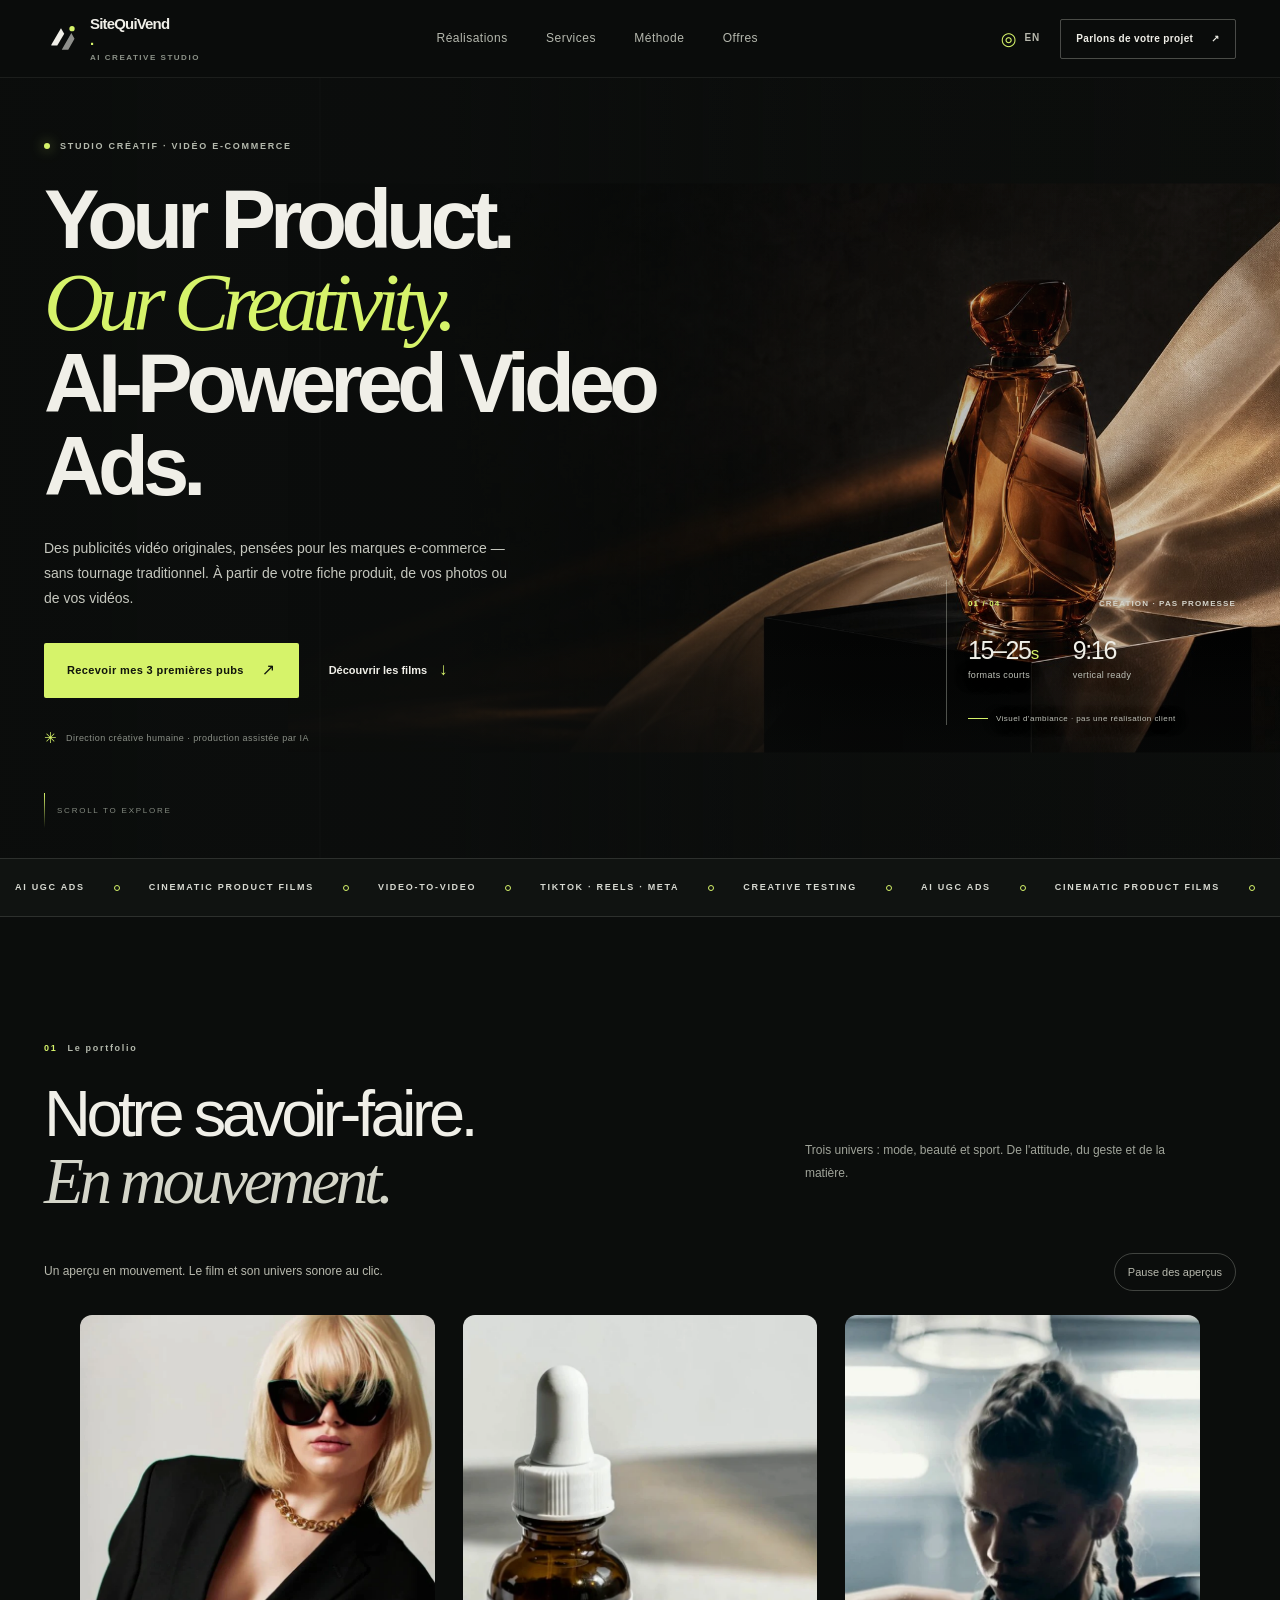
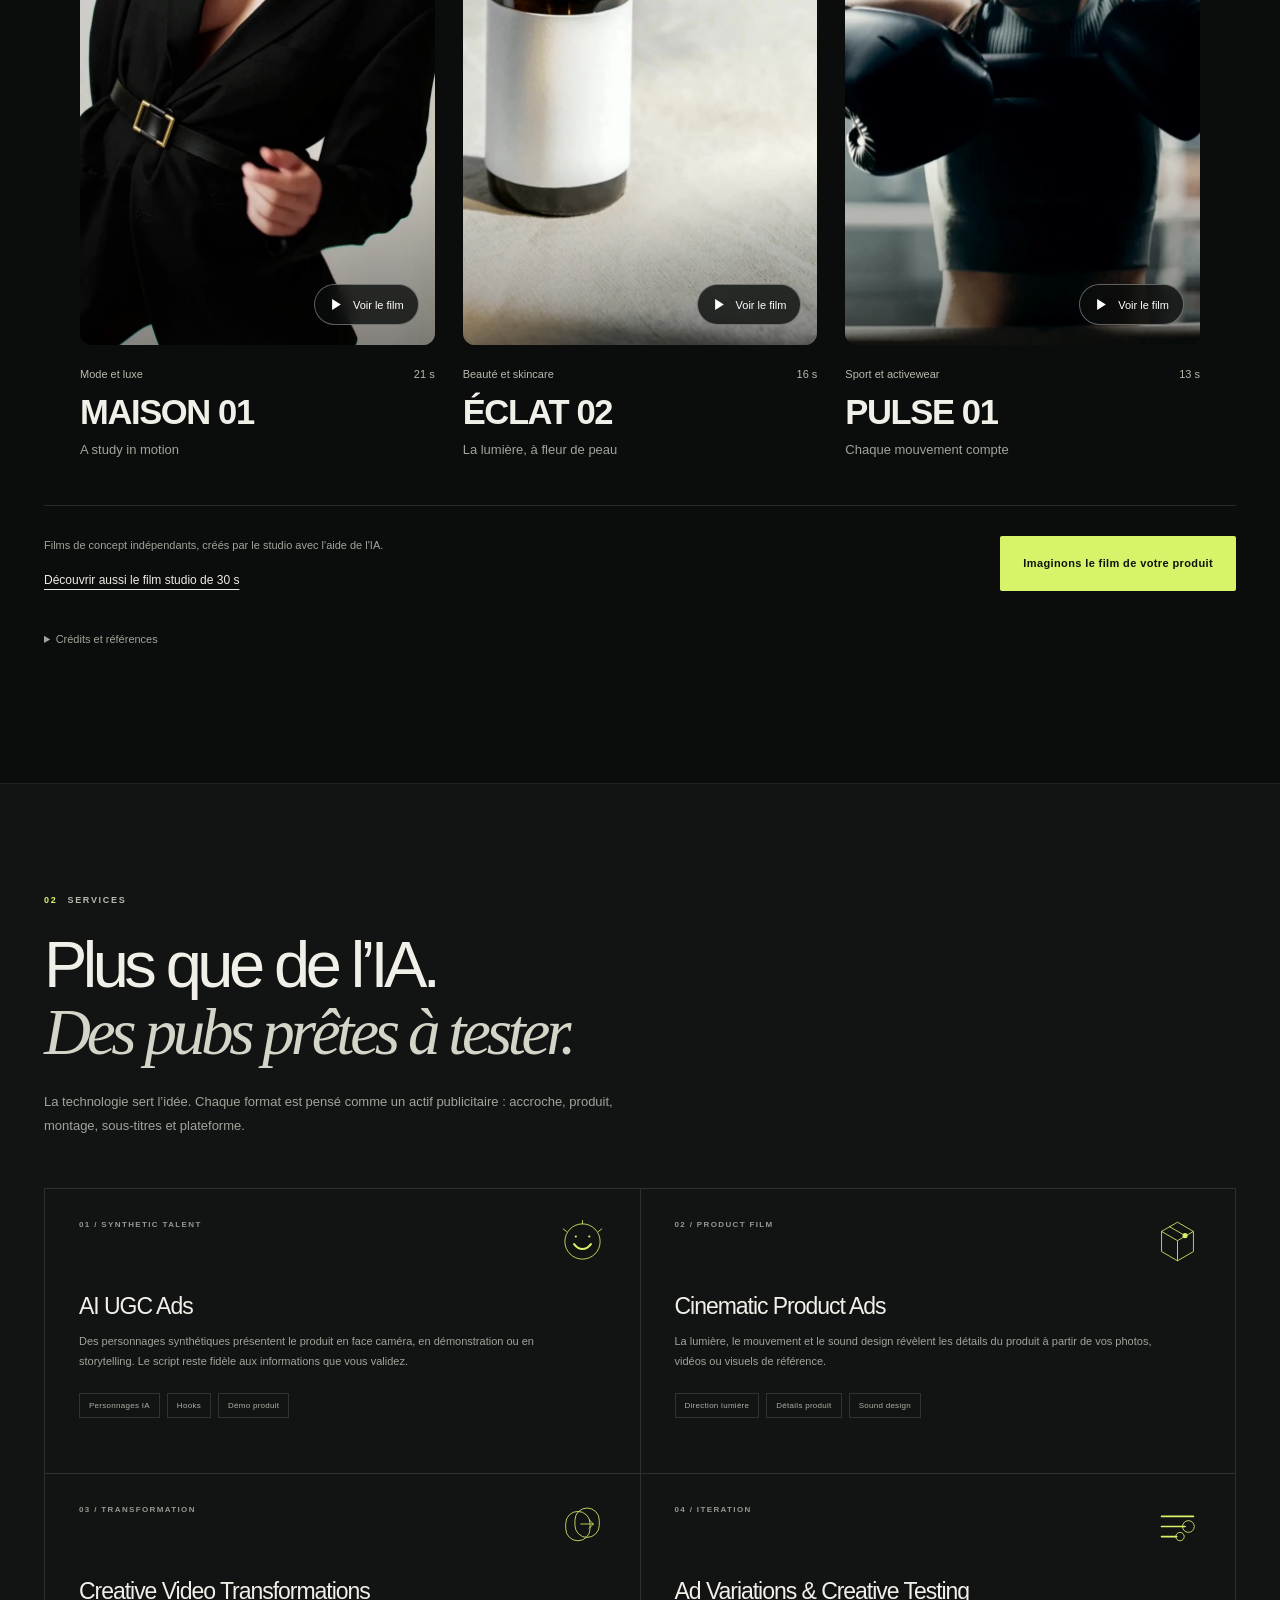
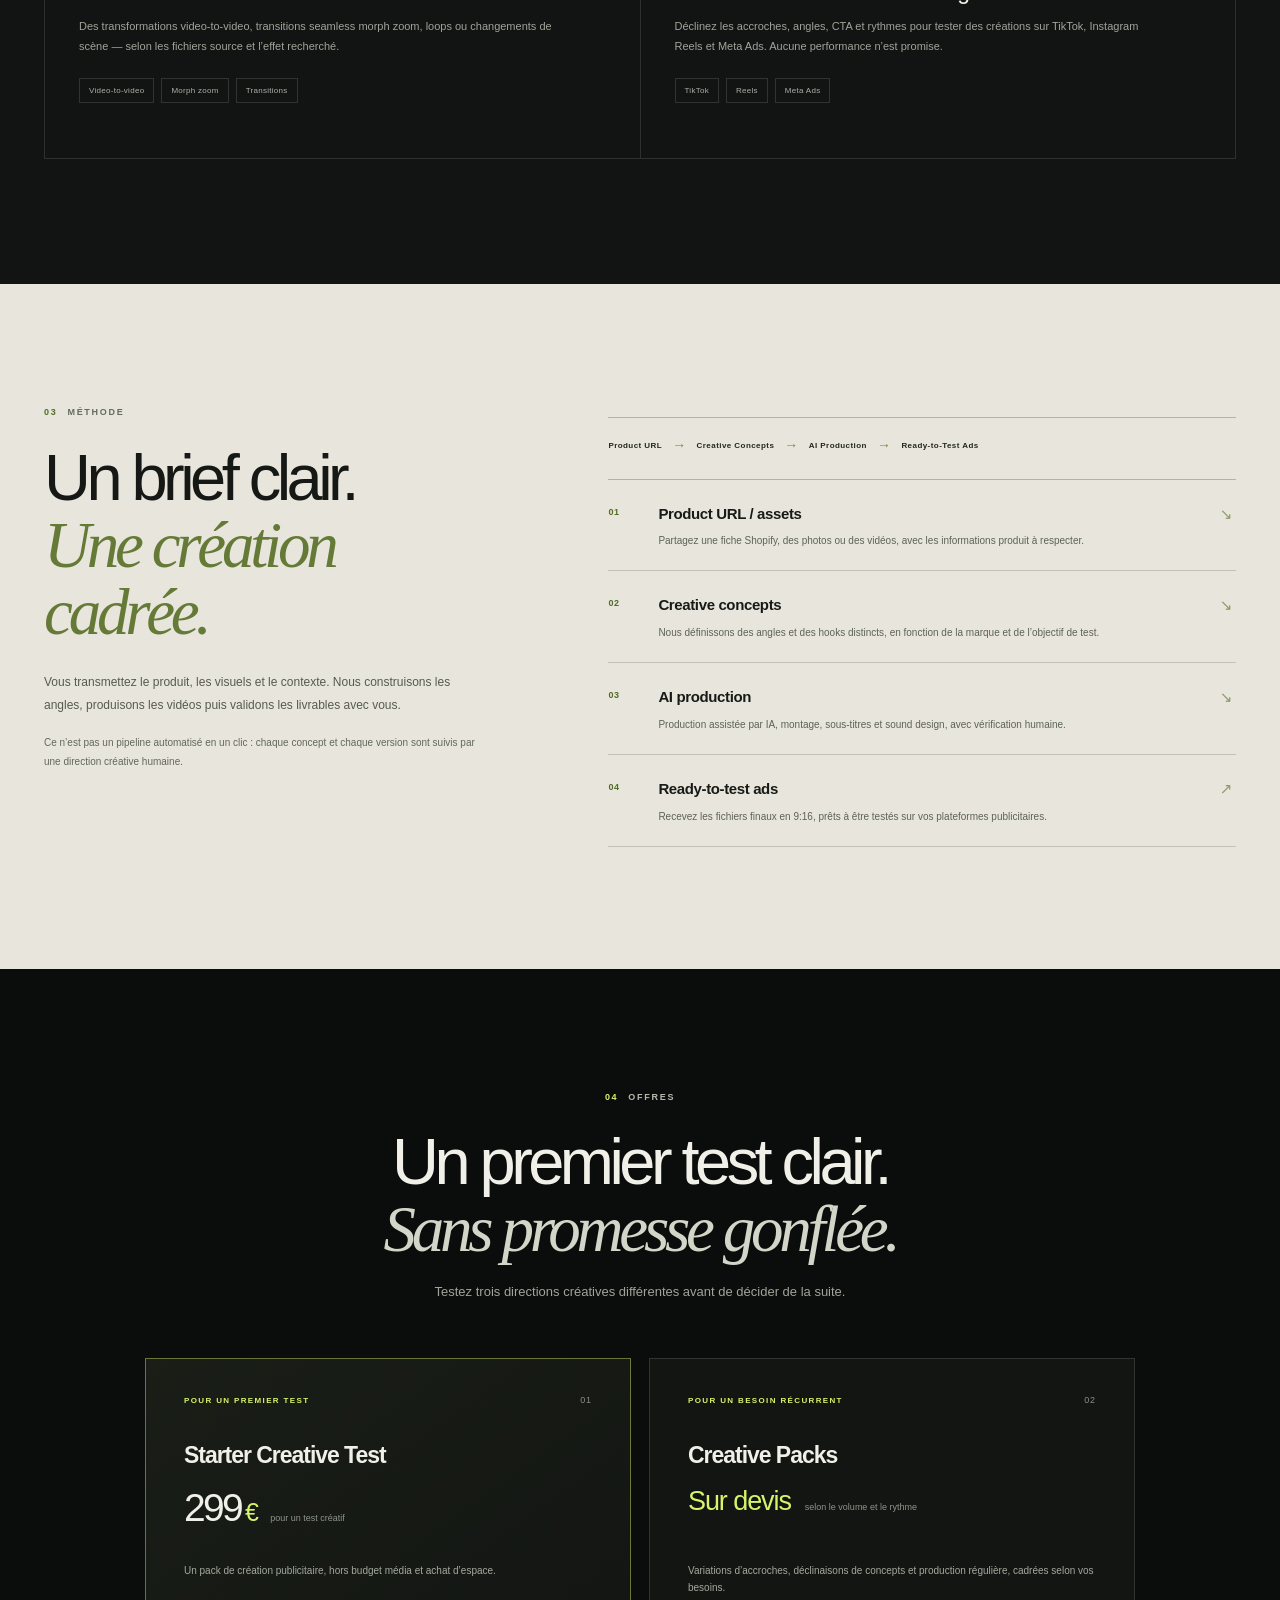
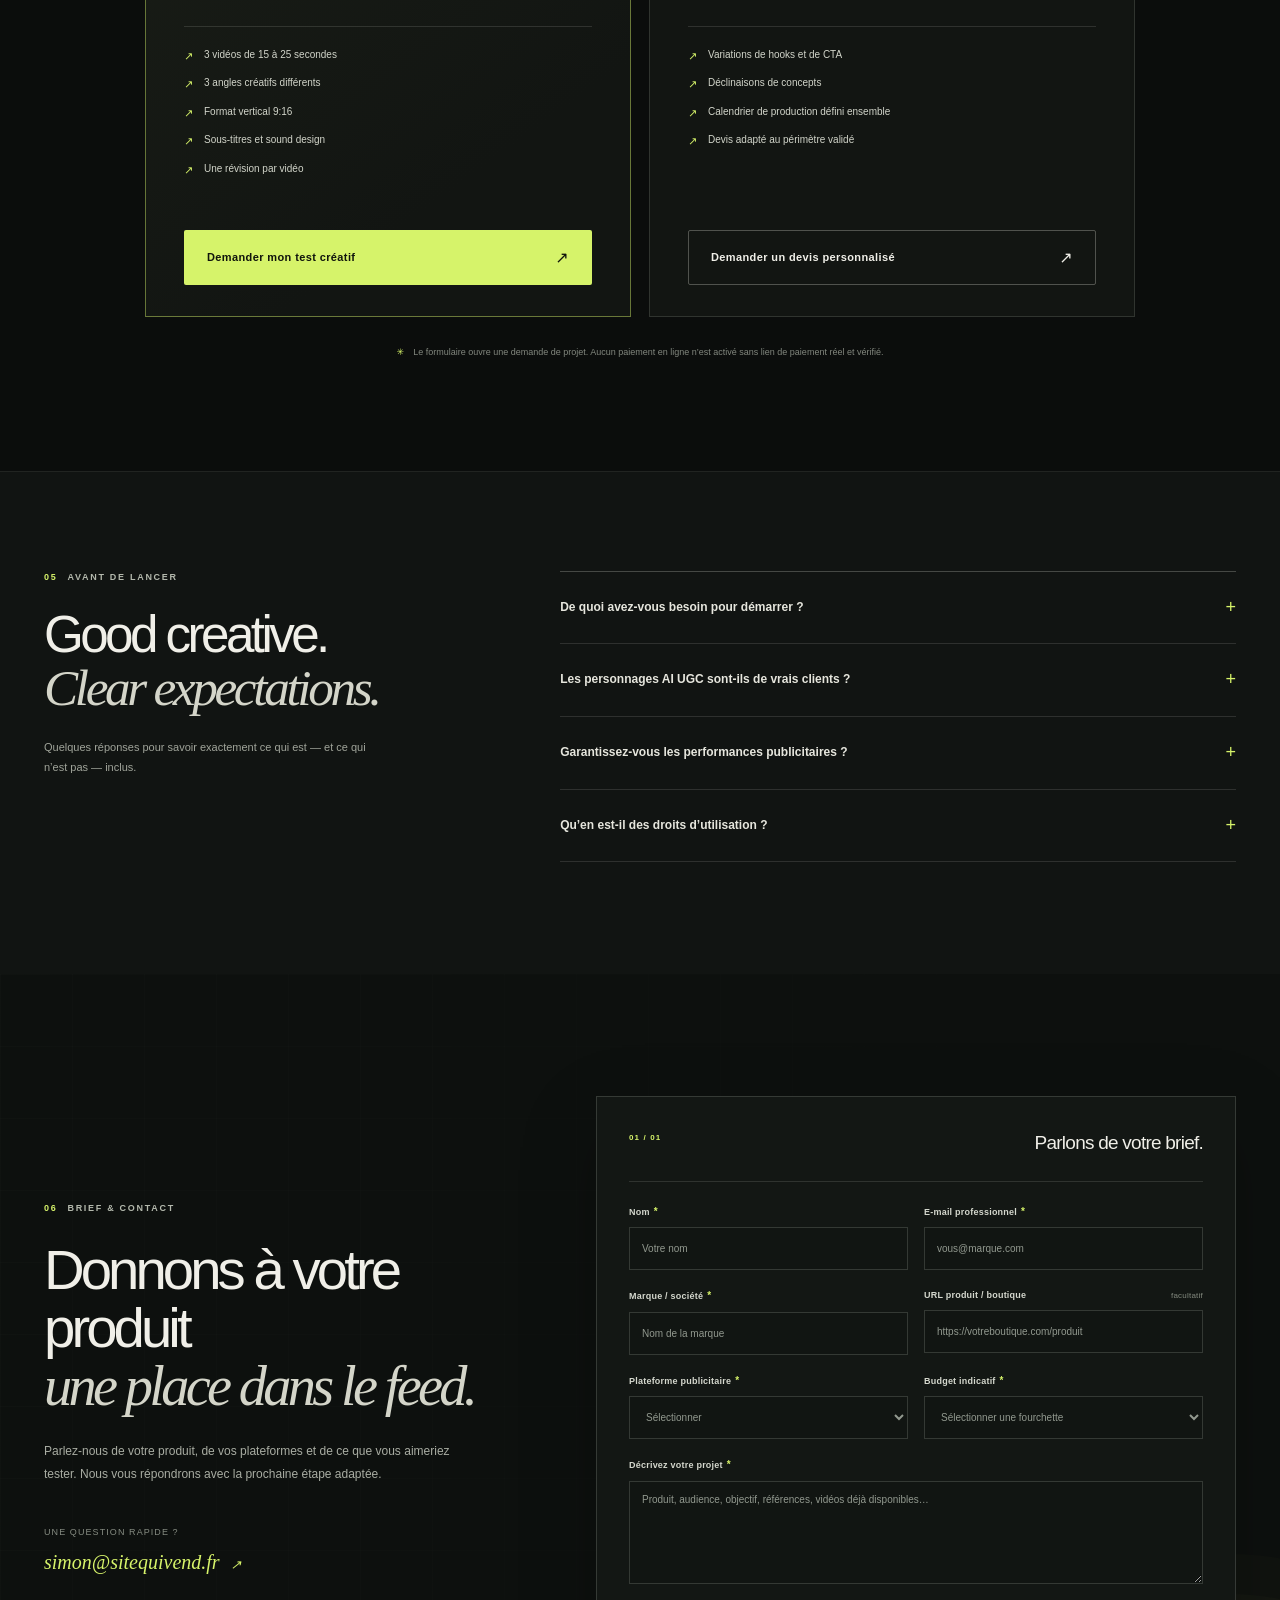
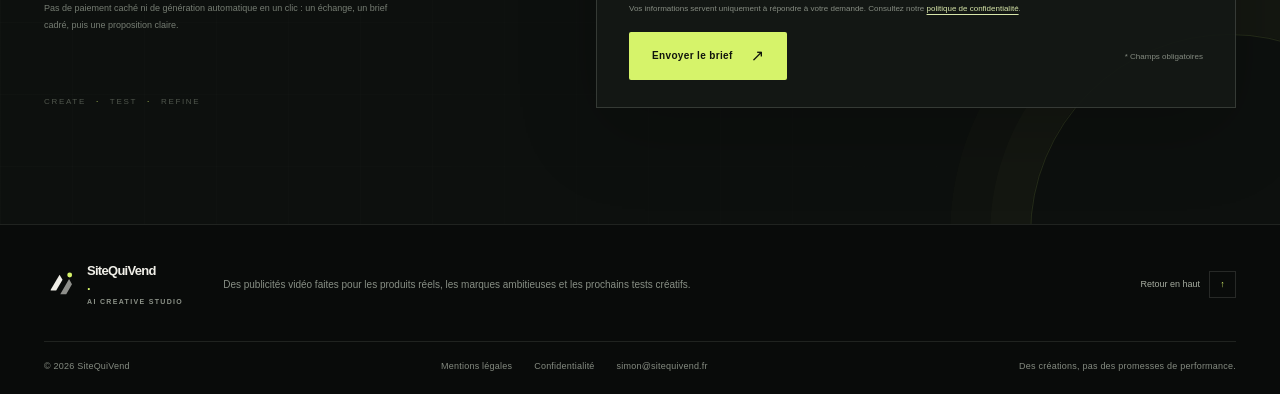
==== commit 726e2010: "Replace portfolio gallery with Maison Eclat and Pulse films" ====
--- a/index.html
+++ b/index.html
@@ -34,7 +34,7 @@
       document.documentElement.dataset.lang = 'fr';
     }
   </script>
-  <script src="/site.js?v=portfolio-v2" defer></script>
+  <script src="/site.js?v=portfolio-h3-20261026" defer></script>
   <title>AI UGC &amp; Creative Video Ads for E-commerce | SiteQuiVend</title>
 </head>
 <body data-page="home">
@@ -117,7 +117,7 @@
             <p class="eyebrow"><span class="eyebrow__index">01</span><span data-i18n="work.eyebrow">Le portfolio</span></p>
             <h2 id="work-title" data-i18n="work.title">Notre savoir-faire.<br><span class="heading-serif">En mouvement.</span></h2>
           </div>
-          <div class="section-heading__aside"><p data-i18n="work.intro">Trois produits, trois directions créatives. De l'attitude, du geste et de la matière.</p></div>
+          <div class="section-heading__aside"><p data-i18n="work.intro">Trois univers : mode, beauté et sport. De l'attitude, du geste et de la matière.</p></div>
         </div>
         <div class="portfolio-toolbar">
           <p data-i18n="portfolio.hint">Un aperçu en mouvement. Le film et son univers sonore au clic.</p>
@@ -125,43 +125,44 @@
         </div>
         <div class="portfolio-grid" aria-label="Les trois films du studio" data-i18n-aria="portfolio.galleryLabel">
           <article class="portfolio-film">
-            <a class="portfolio-film__screen" href="/assets/work/portfolio/caval-v2.mp4" data-film data-film-title="CAVAL / Electric Zest" aria-label="Voir le film CAVAL, 15 secondes" data-i18n-aria="portfolio.cavalLabel" aria-haspopup="dialog" aria-controls="film-dialog">
-              <video data-preview data-preview-src="/assets/work/portfolio/caval-preview-v2.mp4" poster="/assets/work/portfolio/caval-poster-v2.webp" muted loop playsinline preload="none" width="540" height="960" aria-hidden="true" tabindex="-1"></video>
+            <a class="portfolio-film__screen" href="/assets/work/portfolio/maison-01-v1.mp4" data-film data-film-title="MAISON 01 / A study in motion" aria-label="Voir le film MAISON 01, 21 secondes" data-i18n-aria="portfolio.maisonLabel" aria-haspopup="dialog" aria-controls="film-dialog">
+              <video data-preview data-preview-src="/assets/work/portfolio/maison-01-preview-v1.mp4" poster="/assets/work/portfolio/maison-01-poster-v1.webp" muted loop playsinline preload="none" width="540" height="960" aria-hidden="true" tabindex="-1"></video>
               <span class="portfolio-film__play"><svg viewBox="0 0 24 24" fill="none" aria-hidden="true"><path d="m9 5 11 7-11 7V5Z" fill="currentColor"/></svg><span data-i18n="portfolio.watch">Voir le film</span></span>
             </a>
-            <div class="portfolio-film__meta"><span data-i18n="portfolio.cavalCategory">Mode et accessoires</span><span>15 s</span></div>
-            <h3>CAVAL</h3><p class="portfolio-film__product">Electric Zest</p>
+            <div class="portfolio-film__meta"><span data-i18n="portfolio.maisonCategory">Mode et luxe</span><span>21 s</span></div>
+            <h3>MAISON 01</h3><p class="portfolio-film__product" data-i18n="portfolio.maisonProduct">A study in motion</p>
           </article>
           <article class="portfolio-film">
-            <a class="portfolio-film__screen" href="/assets/work/portfolio/pomponne-v2.mp4" data-film data-film-title="Pomponne / Rouge couture" aria-label="Voir le film Pomponne, 15 secondes" data-i18n-aria="portfolio.pomponneLabel" aria-haspopup="dialog" aria-controls="film-dialog">
-              <video data-preview data-preview-src="/assets/work/portfolio/pomponne-preview-v2.mp4" poster="/assets/work/portfolio/pomponne-poster-v2.webp" muted loop playsinline preload="none" width="540" height="960" aria-hidden="true" tabindex="-1"></video>
+            <a class="portfolio-film__screen" href="/assets/work/portfolio/eclat-02-v1.mp4" data-film data-film-title="ÉCLAT 02 / La lumière, à fleur de peau" aria-label="Voir le film ÉCLAT 02, 16 secondes" data-i18n-aria="portfolio.eclatLabel" aria-haspopup="dialog" aria-controls="film-dialog">
+              <video data-preview data-preview-src="/assets/work/portfolio/eclat-02-preview-v1.mp4" poster="/assets/work/portfolio/eclat-02-poster-v1.webp" muted loop playsinline preload="none" width="540" height="960" aria-hidden="true" tabindex="-1"></video>
               <span class="portfolio-film__play"><svg viewBox="0 0 24 24" fill="none" aria-hidden="true"><path d="m9 5 11 7-11 7V5Z" fill="currentColor"/></svg><span data-i18n="portfolio.watch">Voir le film</span></span>
             </a>
-            <div class="portfolio-film__meta"><span data-i18n="portfolio.pomponneCategory">Beauté et cosmétique</span><span>15 s</span></div>
-            <h3>Pomponne</h3><p class="portfolio-film__product">Rouge couture</p>
+            <div class="portfolio-film__meta"><span data-i18n="portfolio.eclatCategory">Beauté et skincare</span><span>16 s</span></div>
+            <h3>ÉCLAT 02</h3><p class="portfolio-film__product" data-i18n="portfolio.eclatProduct">La lumière, à fleur de peau</p>
           </article>
           <article class="portfolio-film">
-            <a class="portfolio-film__screen" href="/assets/work/portfolio/atma-v2.mp4" data-film data-film-title="Atma / Pack Brigade" aria-label="Voir le film Atma, 15 secondes" data-i18n-aria="portfolio.atmaLabel" aria-haspopup="dialog" aria-controls="film-dialog">
-              <video data-preview data-preview-src="/assets/work/portfolio/atma-preview-v2.mp4" poster="/assets/work/portfolio/atma-poster-v2.webp" muted loop playsinline preload="none" width="540" height="960" aria-hidden="true" tabindex="-1"></video>
+            <a class="portfolio-film__screen" href="/assets/work/portfolio/pulse-01-v1.mp4" data-film data-film-title="PULSE 01 / Chaque mouvement compte" aria-label="Voir le film PULSE 01, 13 secondes" data-i18n-aria="portfolio.pulseLabel" aria-haspopup="dialog" aria-controls="film-dialog">
+              <video data-preview data-preview-src="/assets/work/portfolio/pulse-01-preview-v1.mp4" poster="/assets/work/portfolio/pulse-01-poster-v1.webp" muted loop playsinline preload="none" width="540" height="960" aria-hidden="true" tabindex="-1"></video>
               <span class="portfolio-film__play"><svg viewBox="0 0 24 24" fill="none" aria-hidden="true"><path d="m9 5 11 7-11 7V5Z" fill="currentColor"/></svg><span data-i18n="portfolio.watch">Voir le film</span></span>
             </a>
-            <div class="portfolio-film__meta"><span data-i18n="portfolio.atmaCategory">Art de vivre</span><span>15 s</span></div>
-            <h3>Atma</h3><p class="portfolio-film__product">Pack Brigade</p>
+            <div class="portfolio-film__meta"><span data-i18n="portfolio.pulseCategory">Sport et activewear</span><span>13 s</span></div>
+            <h3>PULSE 01</h3><p class="portfolio-film__product" data-i18n="portfolio.pulseProduct">Chaque mouvement compte</p>
           </article>
         </div>
         <p class="portfolio-swipe" data-i18n="portfolio.swipe">Faites défiler pour découvrir les trois films.</p>
         <div class="portfolio-bottom">
           <div>
-            <p class="portfolio-note" data-i18n="work.note">Concepts indépendants, assistés par IA. Ces films ne sont pas des commandes des marques présentées.</p>
+            <p class="portfolio-note" data-i18n="work.note">Films de concept indépendants, créés par le studio avec l'aide de l'IA.</p>
             <a class="portfolio-showreel" href="/assets/work/SiteQuiVend-Showreel-30s-Web.mp4" data-film data-film-title="SiteQuiVend / Made to be desired" aria-haspopup="dialog" aria-controls="film-dialog"><span data-i18n="portfolio.showreel">Découvrir aussi le film studio de 30 s</span></a>
           </div>
           <a class="button button--accent" href="#contact" data-i18n="work.link">Imaginons le film de votre produit</a>
         </div>
         <details class="portfolio-credits">
           <summary data-i18n="portfolio.credits">Crédits et références</summary>
-          <p data-i18n="portfolio.rights">Les marques et les visuels produit appartiennent à leurs titulaires respectifs. Aucune affiliation ni approbation des marques n'est revendiquée. Les personnages sont fictifs.</p>
-          <p><span data-i18n="portfolio.music">Musique par Scott Buckley</span> : <a href="https://www.scottbuckley.com.au/library/origami/">Origami (CAVAL)</a>, <a href="https://www.scottbuckley.com.au/library/filaments/">Filaments (Pomponne)</a>, <a href="https://www.scottbuckley.com.au/library/reawakening/">Reawakening (Atma)</a>. <a href="https://creativecommons.org/licenses/by/4.0/">CC BY 4.0</a>. <span data-i18n="portfolio.musicEdits">Extraits, fondus et mixage adaptés aux films.</span></p>
-          <p><span data-i18n="portfolio.foley">Bruitages enregistrés</span> : <a href="https://freesound.org/people/jpkweli/sounds/154774/">Footsteps on Concrete - jpkweli</a>, <a href="https://freesound.org/people/o_ciz/sounds/475440/">Cloth_1 - o_ciz</a>, <a href="https://freesound.org/people/savataivanov/sounds/384084/">Frying_Potatoes - savataivanov</a>. <a href="https://creativecommons.org/publicdomain/zero/1.0/">CC0 1.0</a>.</p>
+          <p data-i18n="portfolio.rights">Photographies réelles animées par IA. Aucune affiliation ni approbation des personnes représentées n'est revendiquée.</p>
+          <p><span data-i18n="portfolio.music">Musique par Scott Buckley</span> : <a href="https://www.scottbuckley.com.au/library/ascension/">Ascension (MAISON 01)</a>, <a href="https://www.scottbuckley.com.au/library/reverie/">Reverie (ÉCLAT 02)</a>, <a href="https://www.scottbuckley.com.au/library/catalyst/">Catalyst (PULSE 01)</a>. <a href="https://creativecommons.org/licenses/by/4.0/">CC BY 4.0</a>. <span data-i18n="portfolio.musicEdits">Extraits, fondus et mixage adaptés aux films.</span></p>
+          <p data-i18n="portfolio.foley">Sound design original SiteQuiVend pour ÉCLAT 02 et PULSE 01.</p>
+          <p><span data-i18n="portfolio.sources">Sources photographiques et crédits complets</span> : <a href="/assets/work/portfolio/maison-01-credits.txt">MAISON 01</a>, <a href="/assets/work/portfolio/eclat-02-credits.txt">ÉCLAT 02</a>, <a href="/assets/work/portfolio/pulse-01-credits.txt">PULSE 01</a>.</p>
         </details>
       </div>
     </section>
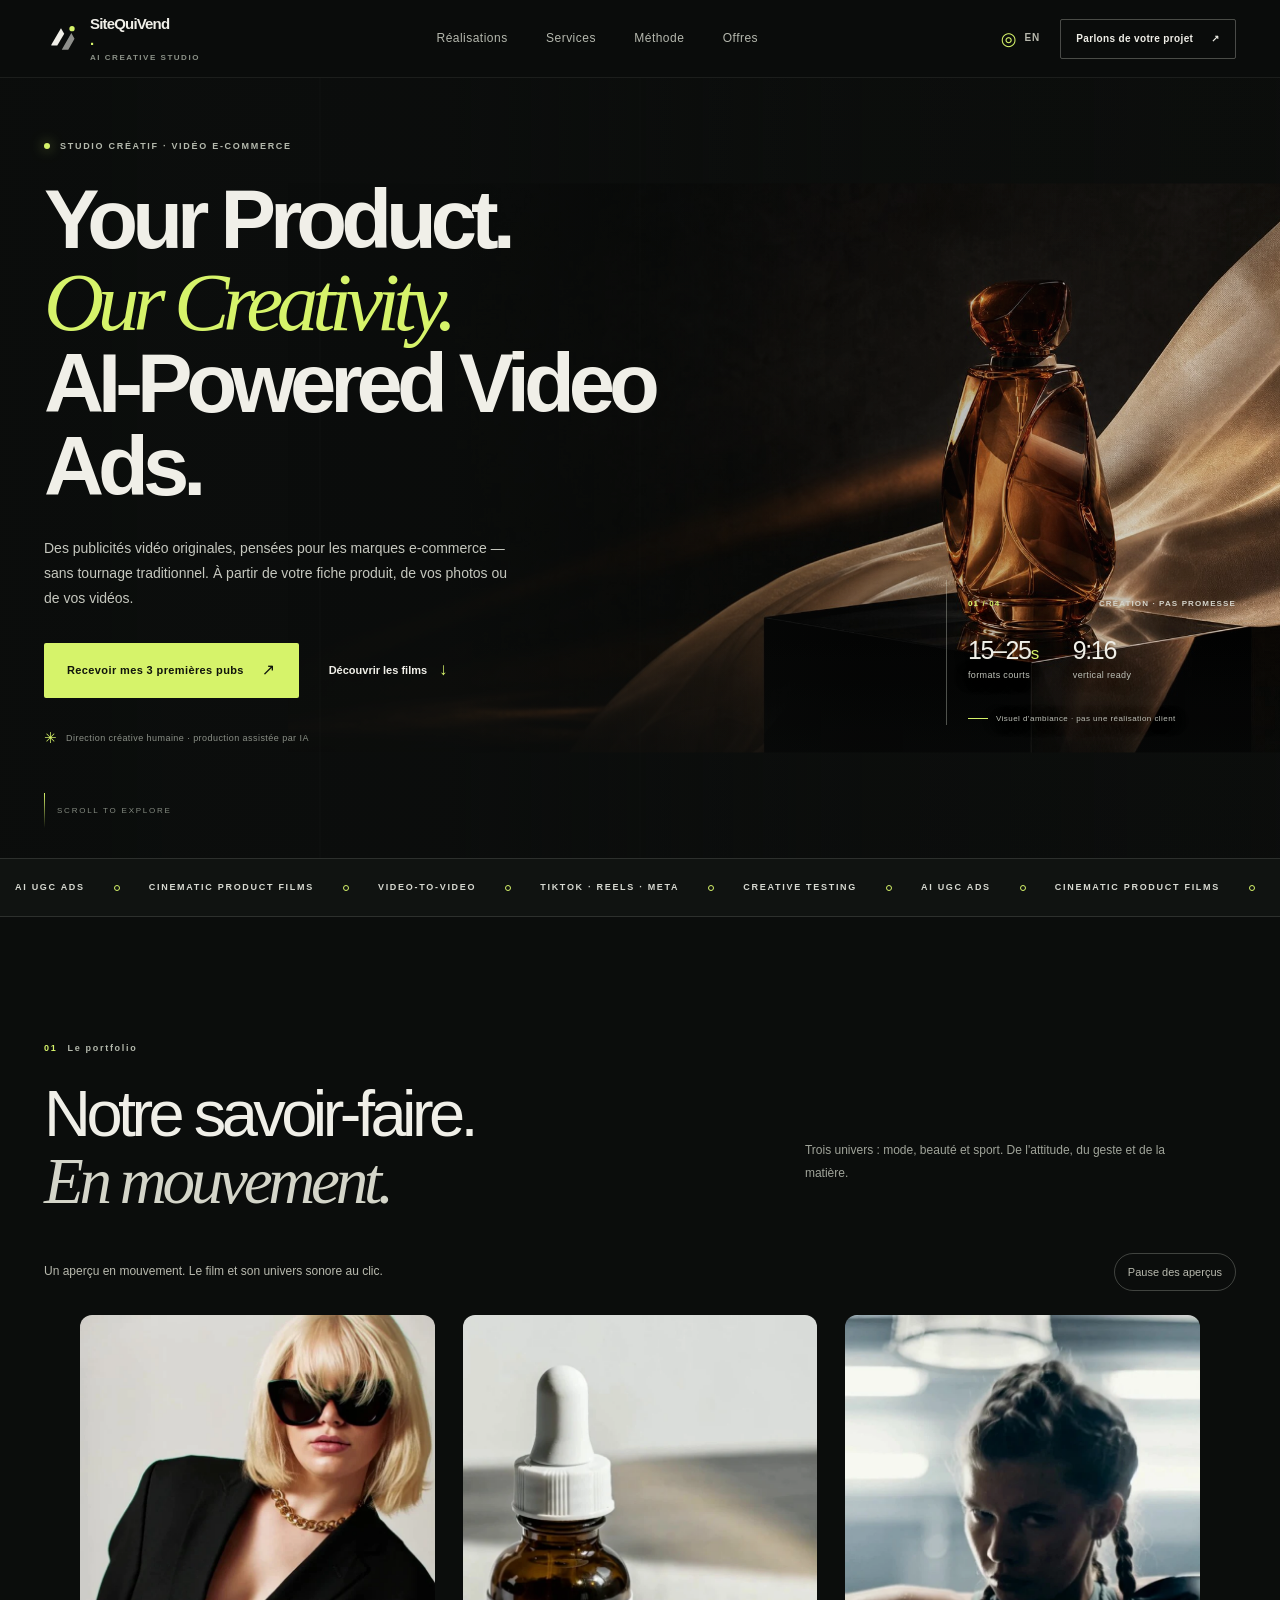
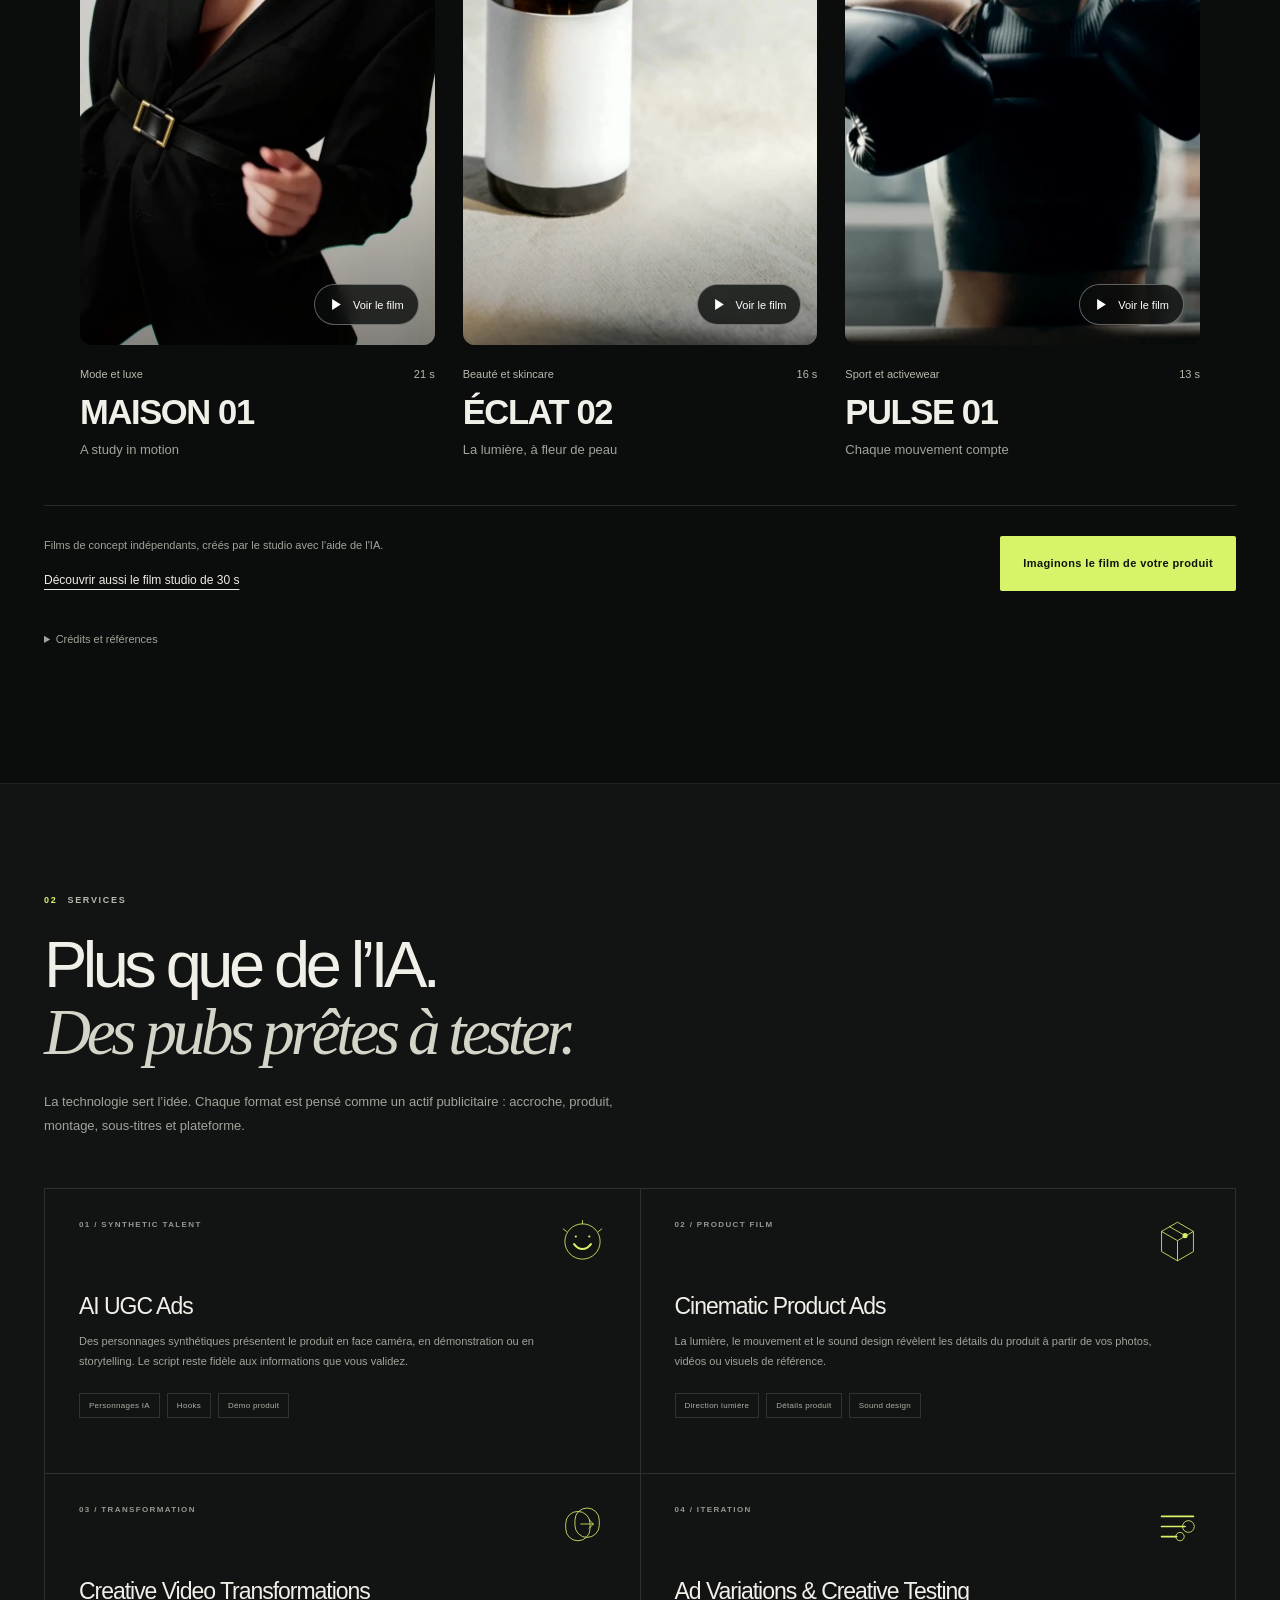
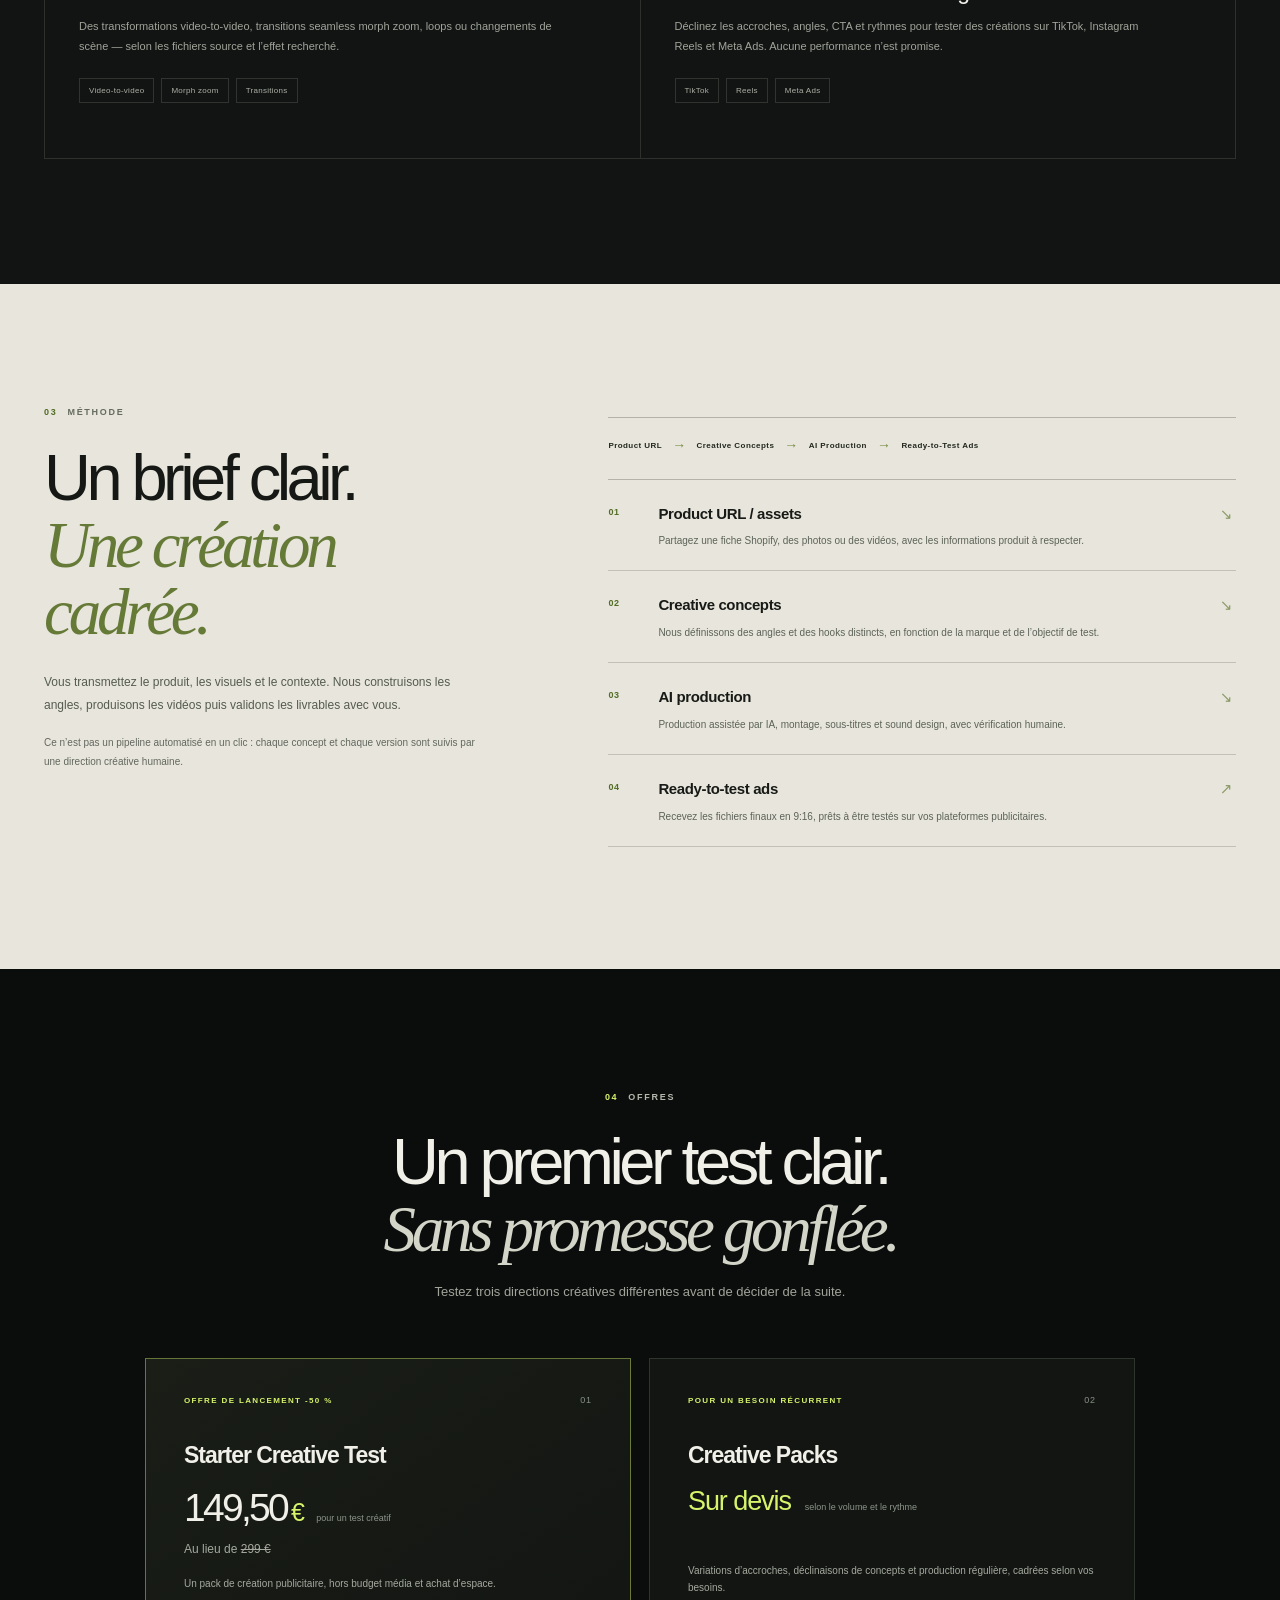
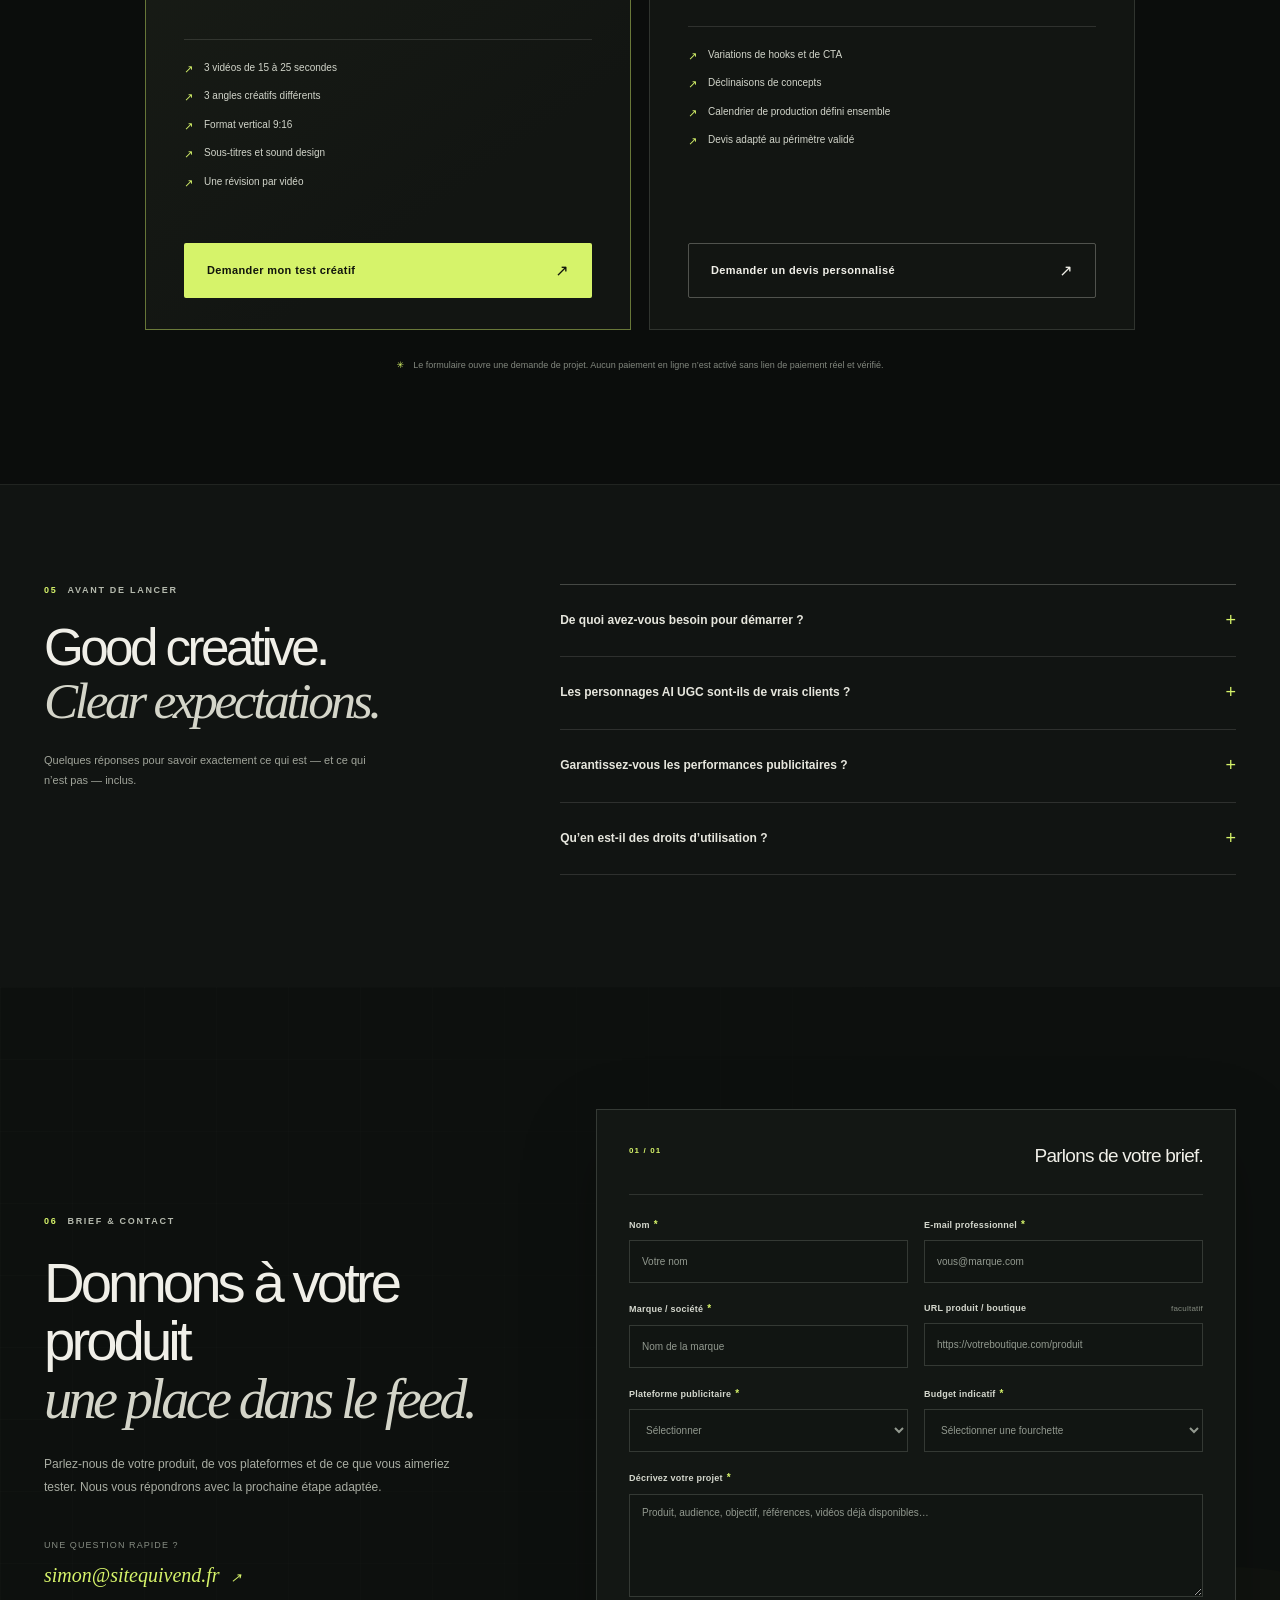
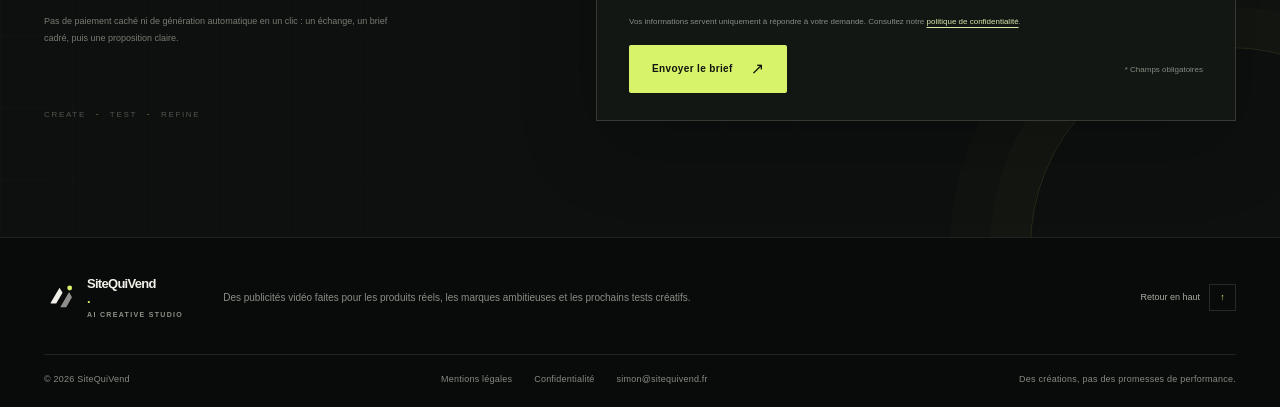
==== commit a92bbbf0: "Publish launch offer at 149.50 EUR with 50 percent discount" ====
--- a/index.html
+++ b/index.html
@@ -19,7 +19,7 @@
   <link rel="alternate" hreflang="x-default" href="https://sitequivend.fr/">
   <link rel="icon" href="/assets/favicon.svg" type="image/svg+xml">
   <link rel="preload" href="/assets/hero-studio.jpg" as="image" fetchpriority="high">
-  <link rel="stylesheet" href="/styles.css?v=portfolio-v2">
+  <link rel="stylesheet" href="/styles.css?v=launch-20261026">
   <script>
     try {
       const requestedLanguage = new URLSearchParams(location.search).get('lang');
@@ -34,7 +34,7 @@
       document.documentElement.dataset.lang = 'fr';
     }
   </script>
-  <script src="/site.js?v=portfolio-h3-20261026" defer></script>
+  <script src="/site.js?v=launch-20261026" defer></script>
   <title>AI UGC &amp; Creative Video Ads for E-commerce | SiteQuiVend</title>
 </head>
 <body data-page="home">
@@ -236,9 +236,10 @@
 
         <div class="offers-grid">
           <article class="offer-card offer-card--featured" data-reveal>
-            <div class="offer-card__top"><span class="offer-card__tag" data-i18n="offers.starterTag">POUR UN PREMIER TEST</span><span class="offer-card__index">01</span></div>
+            <div class="offer-card__top"><span class="offer-card__tag" data-i18n="offers.starterTag">OFFRE DE LANCEMENT -50 %</span><span class="offer-card__index">01</span></div>
             <h3 data-i18n="offers.starterTitle">Starter Creative Test</h3>
-            <div class="offer-card__price"><strong>299<span> €</span></strong><span data-i18n="offers.oneTime">for one creative test</span></div>
+            <div class="offer-card__price"><strong data-i18n="offers.starterPrice">149,50<span> €</span></strong><span data-i18n="offers.oneTime">pour un test créatif</span></div>
+            <p class="offer-card__original-price" data-i18n="offers.originalPrice">Au lieu de <s>299 €</s></p>
             <p class="offer-card__desc" data-i18n="offers.starterDesc">Un pack de création publicitaire, hors budget média et achat d’espace.</p>
             <ul class="offer-list">
               <li data-i18n="offers.feature1">3 vidéos de 15 à 25 secondes</li>
@@ -348,7 +349,7 @@
               <label for="budget"><span data-i18n="form.budget">Budget indicatif</span> <b aria-hidden="true">*</b></label>
               <select id="budget" name="budget" required>
                 <option value="" data-i18n="form.budgetPlaceholder">Sélectionner une fourchette</option>
-                <option value="299 EUR - Starter Creative Test" data-i18n="form.budgetStarter">299 € — Starter Creative Test</option>
+                <option value="149.50 EUR - Starter Creative Test" data-i18n="form.budgetStarter">149,50 € - Starter Creative Test (-50 %)</option>
                 <option value="300-750 EUR" data-i18n="form.budgetRange1">300–750 €</option>
                 <option value="751-1500 EUR" data-i18n="form.budgetRange2">751–1 500 €</option>
                 <option value="Above 1500 EUR" data-i18n="form.budgetRange3">Plus de 1 500 €</option>
--- a/styles.css
+++ b/styles.css
@@ -213,6 +213,7 @@
 .offer-card__price strong span { color: var(--accent); font-size: 25px; }
 .offer-card__price > span { color: #8e958a; font-size: 9px; }
 .offer-card__price--custom strong { color: var(--accent); font-size: 27px; letter-spacing: -.04em; }
+.offer-card__original-price { margin: -5px 0 0; color: #a5aa9f; font-size: 12px; line-height: 1.5; }
 .offer-card__desc { min-height: 45px; margin: 17px 0 19px; color: #a5aa9f; font-size: 10px; line-height: 1.75; }
 .offer-list { display: grid; gap: 12px; margin: 0 0 28px; padding: 20px 0 25px; border-top: 1px solid var(--line); list-style: none; }
 .offer-list li { position: relative; padding-left: 20px; color: #d2d5ca; font-size: 10px; }
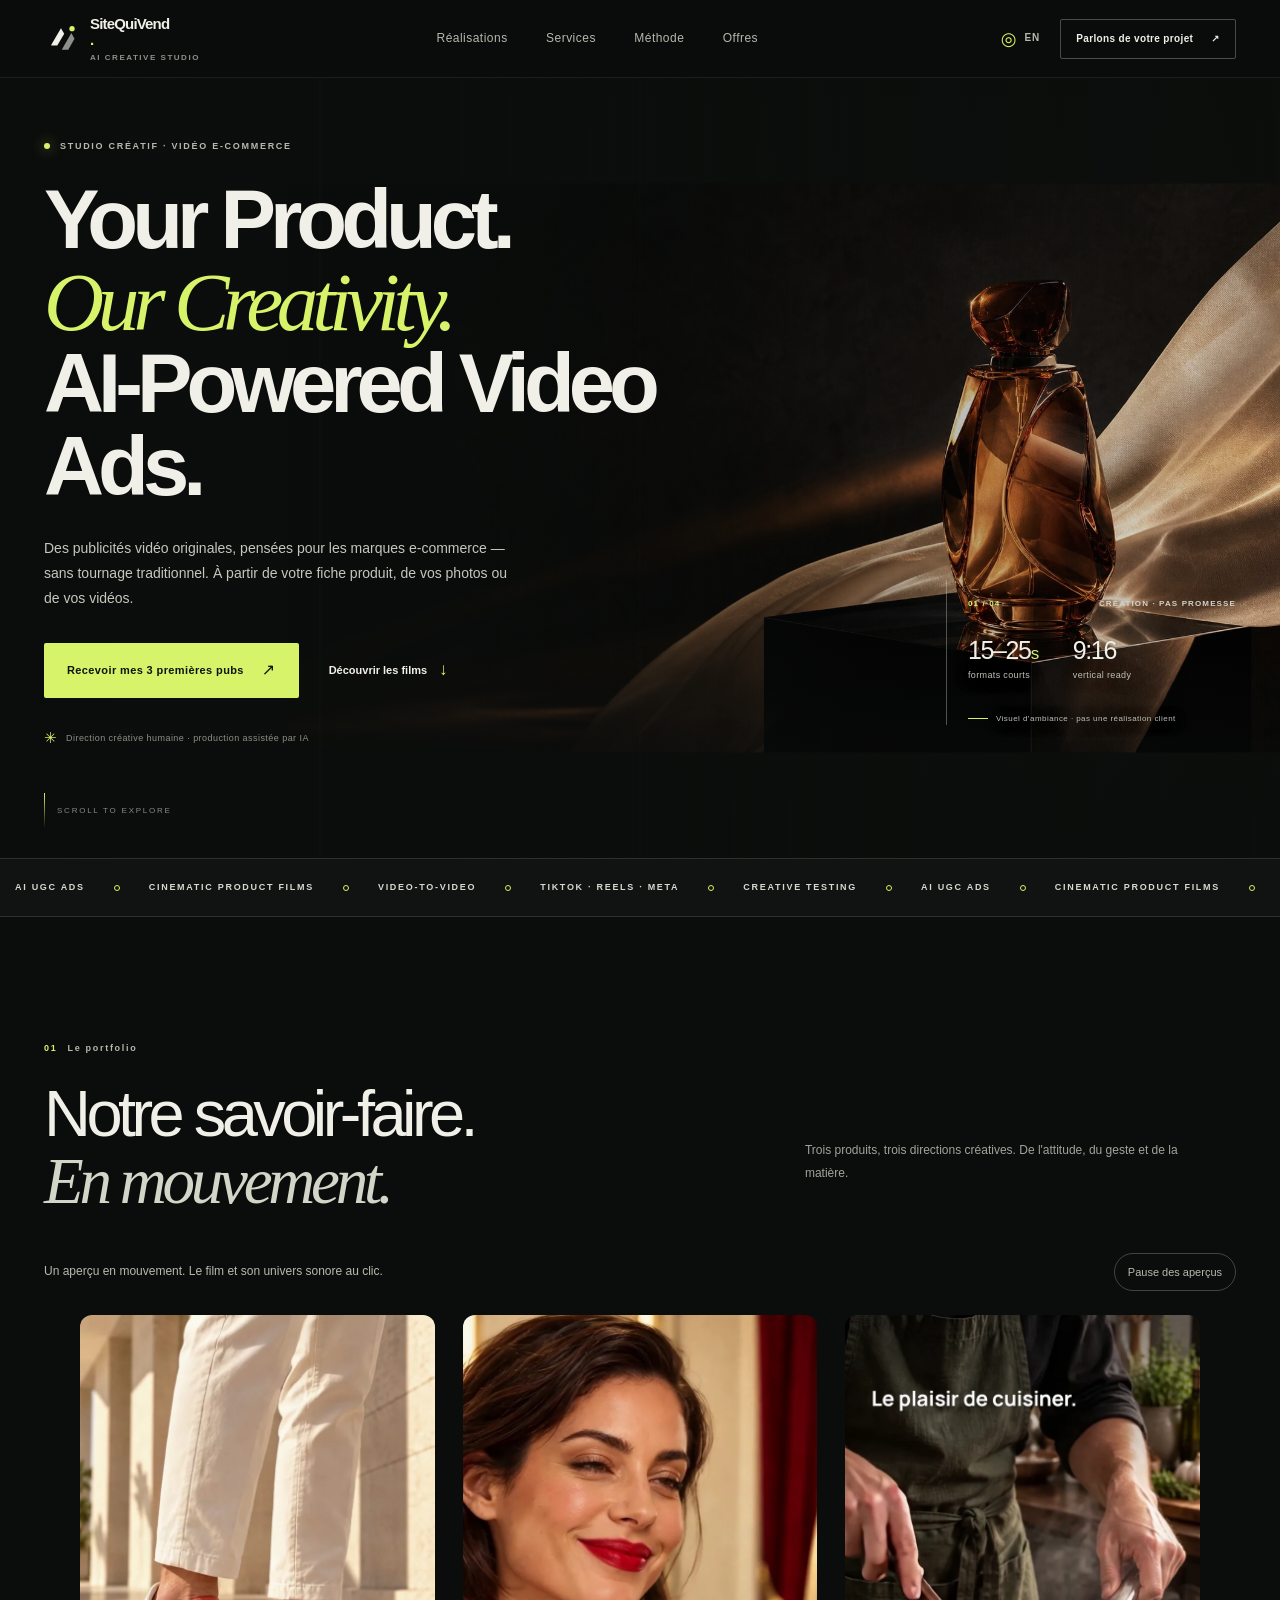
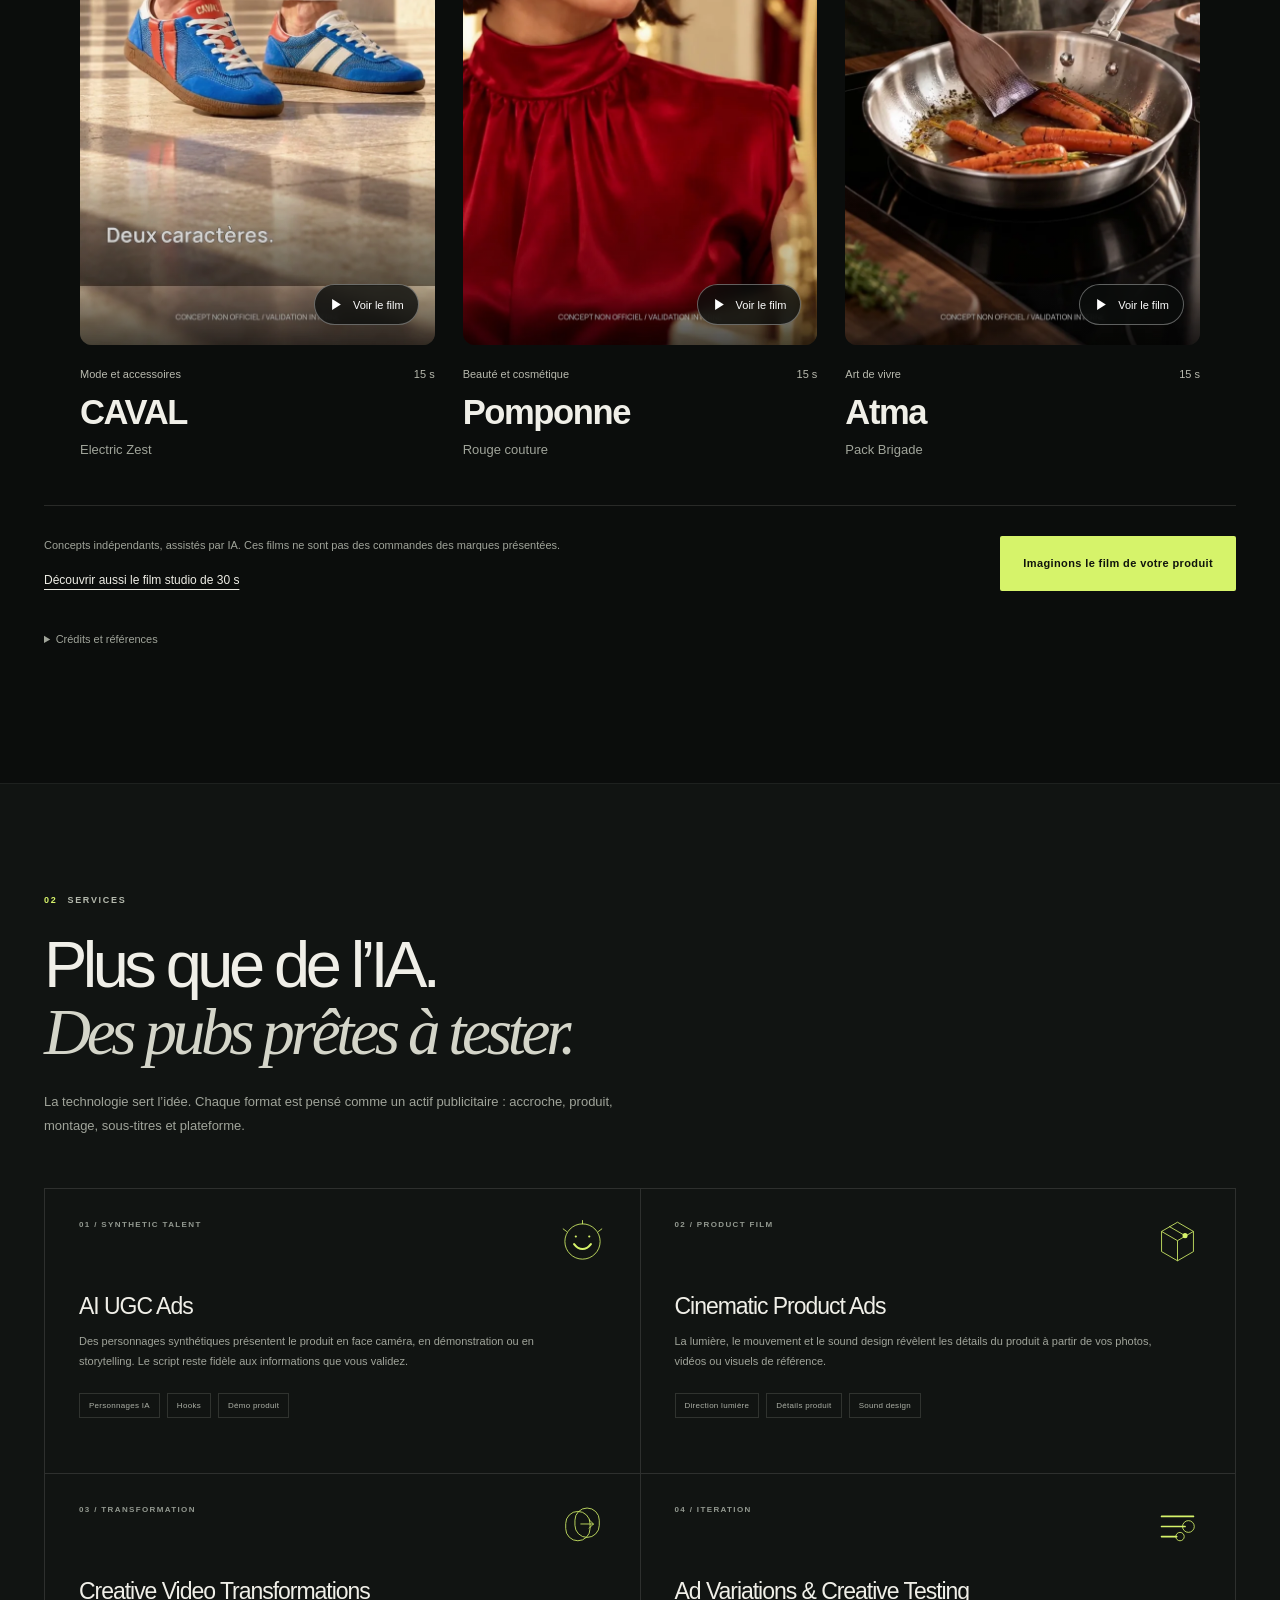
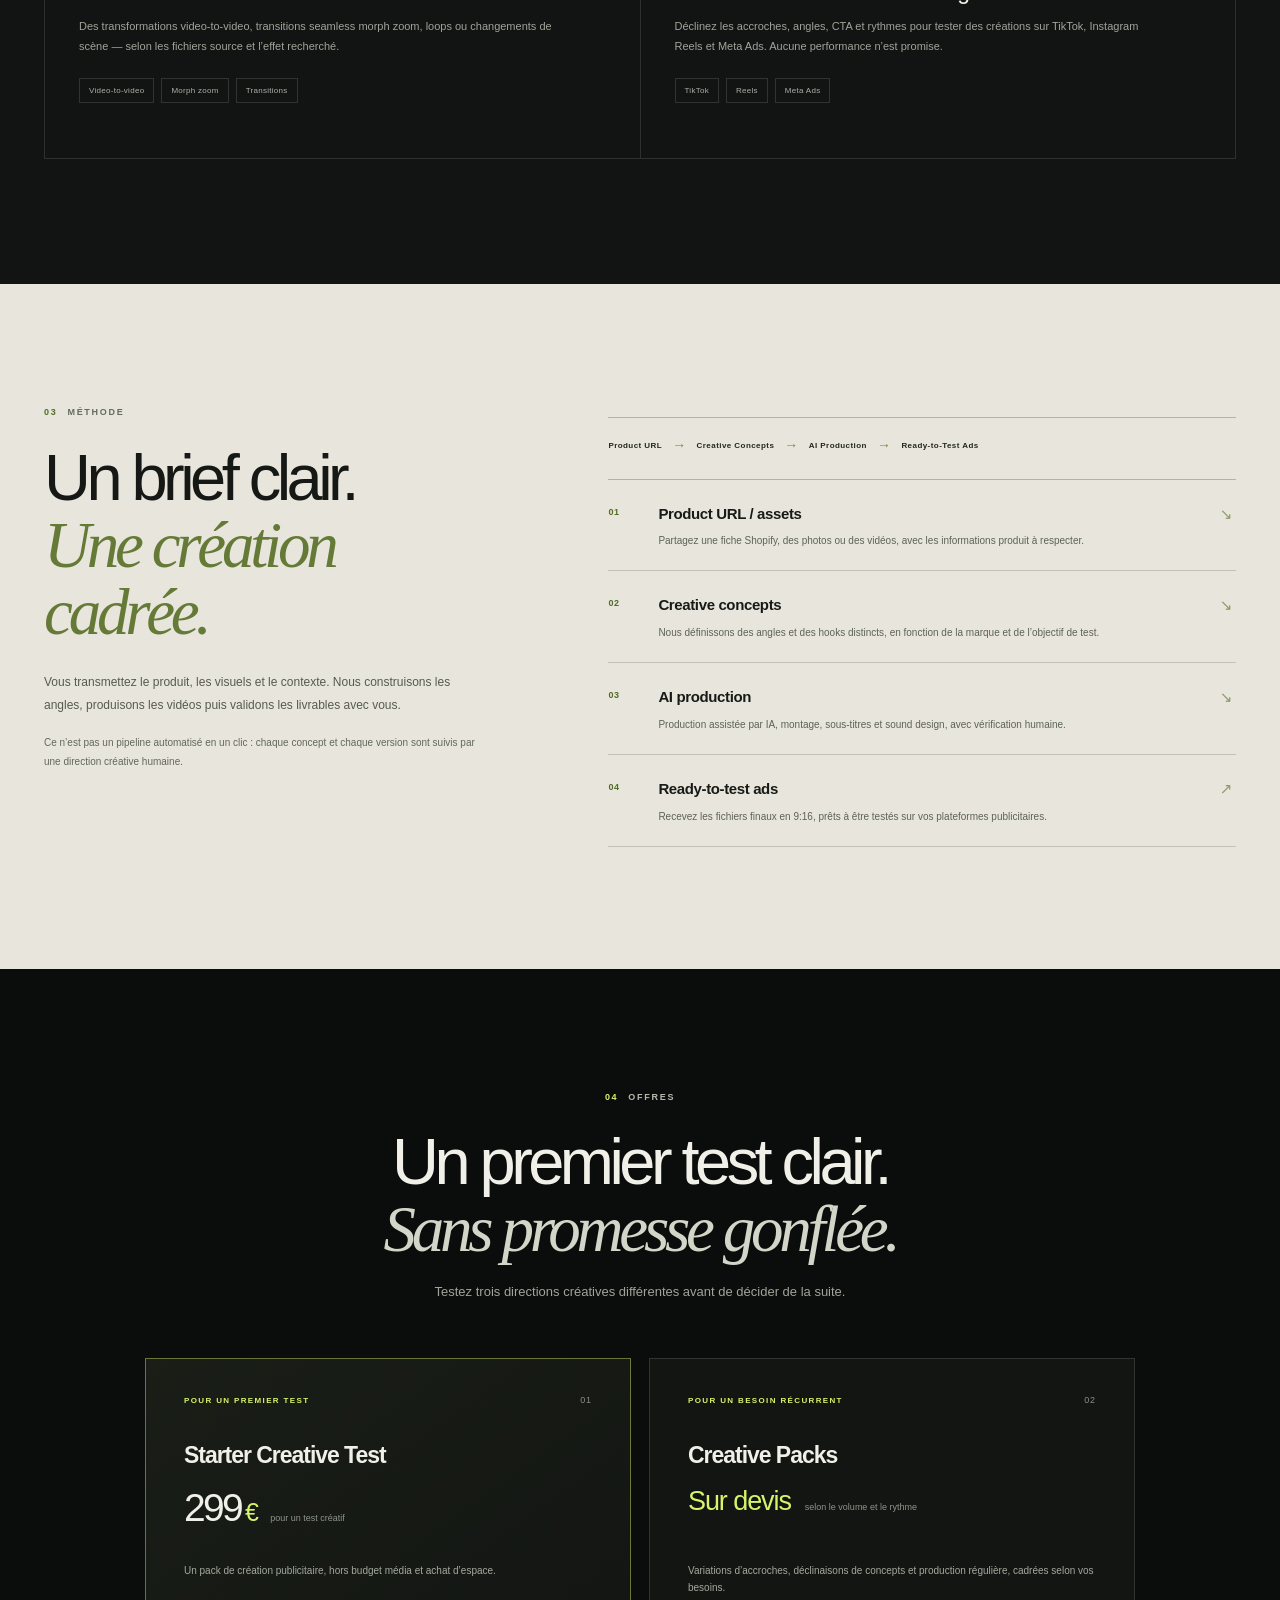
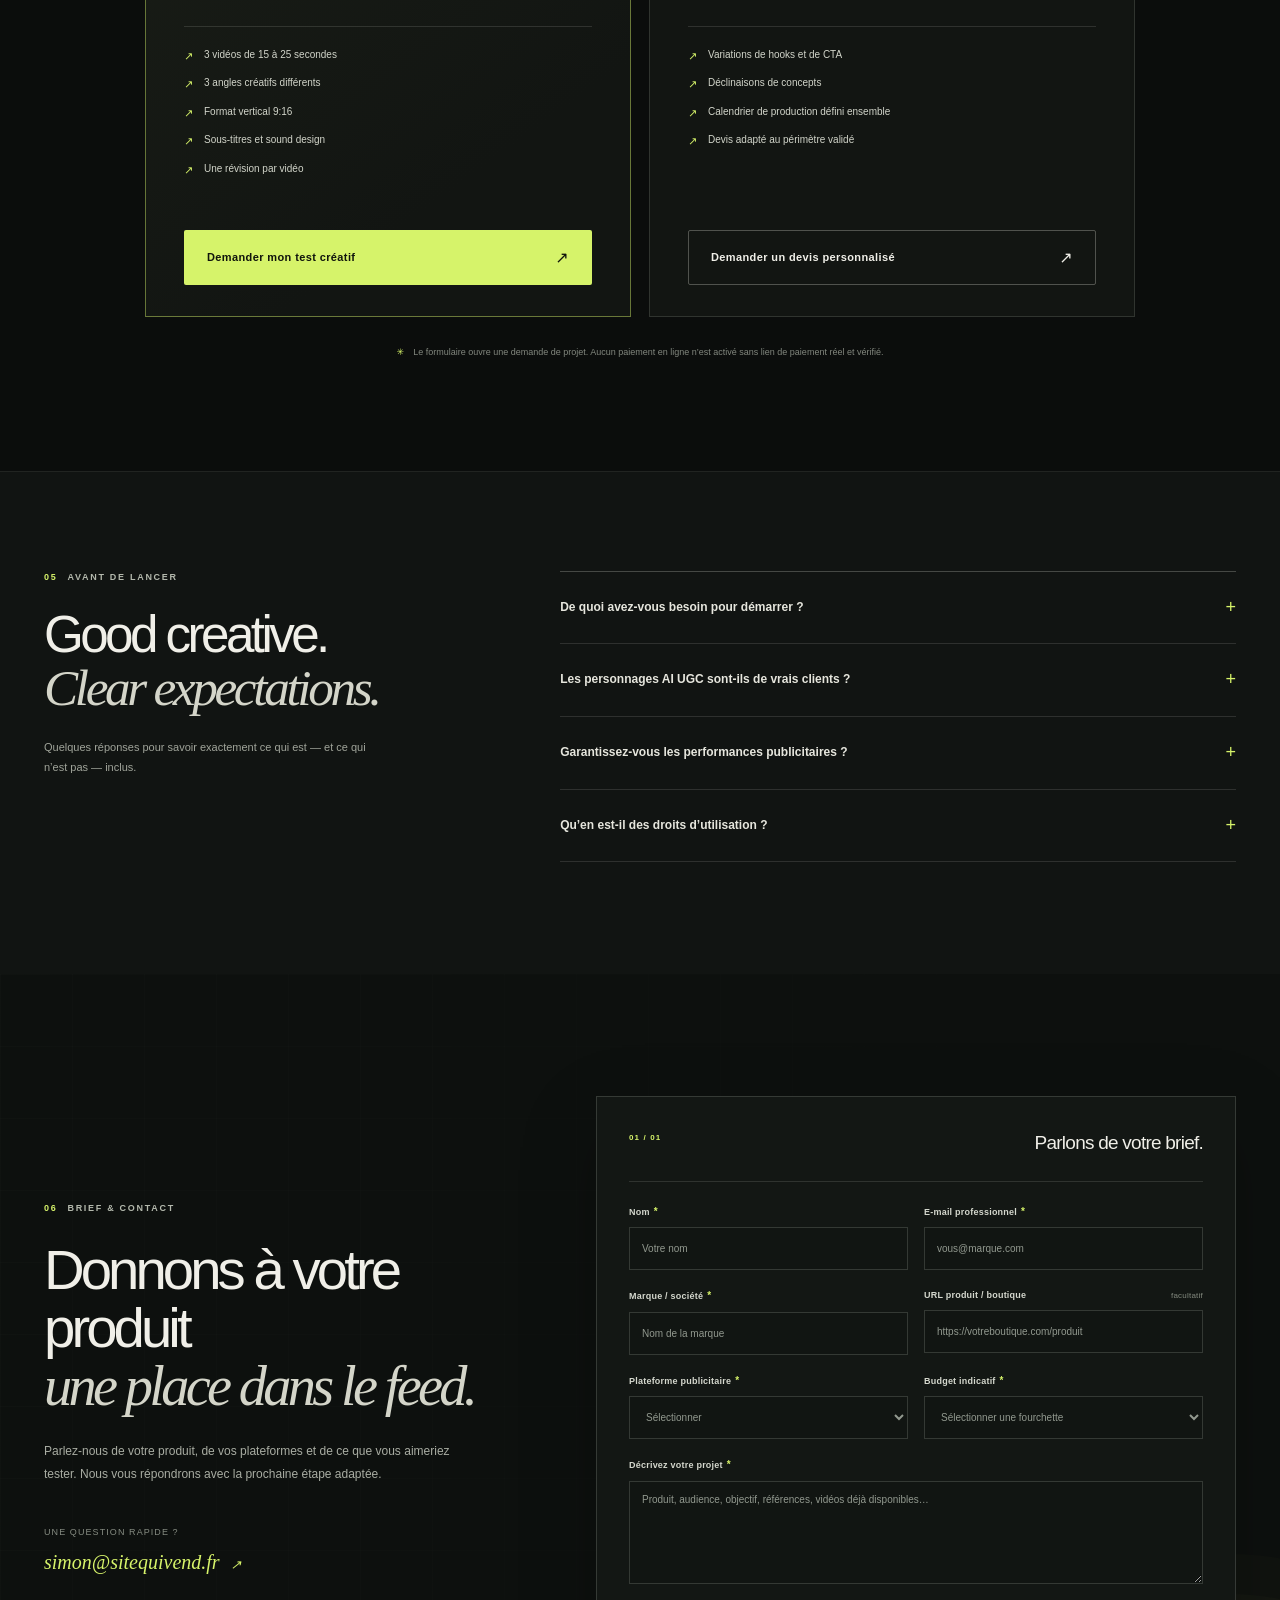
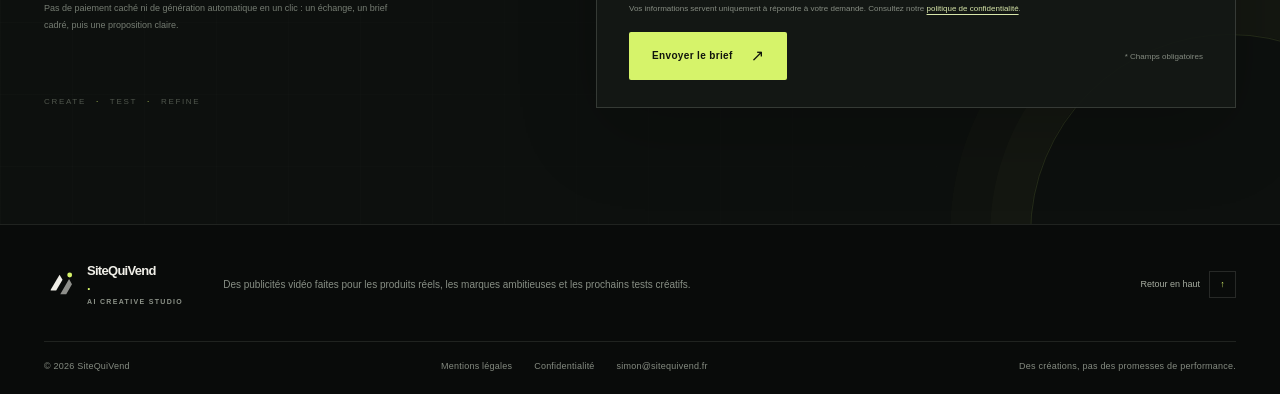
==== commit 041003ca: "Merge 1969788423cd8da86add6ebf3053d3f564ce9604 into ccbe1bc6fb981ee2d82a9efc0169fb60a46f0b19" ====
--- a/index.html
+++ b/index.html
@@ -19,7 +19,7 @@
   <link rel="alternate" hreflang="x-default" href="https://sitequivend.fr/">
   <link rel="icon" href="/assets/favicon.svg" type="image/svg+xml">
   <link rel="preload" href="/assets/hero-studio.jpg" as="image" fetchpriority="high">
-  <link rel="stylesheet" href="/styles.css?v=launch-20261026">
+  <link rel="stylesheet" href="/styles.css?v=portfolio-v2">
   <script>
     try {
       const requestedLanguage = new URLSearchParams(location.search).get('lang');
@@ -34,7 +34,7 @@
       document.documentElement.dataset.lang = 'fr';
     }
   </script>
-  <script src="/site.js?v=launch-20261026" defer></script>
+  <script src="/site.js?v=portfolio-v2" defer></script>
   <title>AI UGC &amp; Creative Video Ads for E-commerce | SiteQuiVend</title>
 </head>
 <body data-page="home">
@@ -117,7 +117,7 @@
             <p class="eyebrow"><span class="eyebrow__index">01</span><span data-i18n="work.eyebrow">Le portfolio</span></p>
             <h2 id="work-title" data-i18n="work.title">Notre savoir-faire.<br><span class="heading-serif">En mouvement.</span></h2>
           </div>
-          <div class="section-heading__aside"><p data-i18n="work.intro">Trois univers : mode, beauté et sport. De l'attitude, du geste et de la matière.</p></div>
+          <div class="section-heading__aside"><p data-i18n="work.intro">Trois produits, trois directions créatives. De l'attitude, du geste et de la matière.</p></div>
         </div>
         <div class="portfolio-toolbar">
           <p data-i18n="portfolio.hint">Un aperçu en mouvement. Le film et son univers sonore au clic.</p>
@@ -125,44 +125,43 @@
         </div>
         <div class="portfolio-grid" aria-label="Les trois films du studio" data-i18n-aria="portfolio.galleryLabel">
           <article class="portfolio-film">
-            <a class="portfolio-film__screen" href="/assets/work/portfolio/maison-01-v1.mp4" data-film data-film-title="MAISON 01 / A study in motion" aria-label="Voir le film MAISON 01, 21 secondes" data-i18n-aria="portfolio.maisonLabel" aria-haspopup="dialog" aria-controls="film-dialog">
-              <video data-preview data-preview-src="/assets/work/portfolio/maison-01-preview-v1.mp4" poster="/assets/work/portfolio/maison-01-poster-v1.webp" muted loop playsinline preload="none" width="540" height="960" aria-hidden="true" tabindex="-1"></video>
+            <a class="portfolio-film__screen" href="/assets/work/portfolio/caval-v2.mp4" data-film data-film-title="CAVAL / Electric Zest" aria-label="Voir le film CAVAL, 15 secondes" data-i18n-aria="portfolio.cavalLabel" aria-haspopup="dialog" aria-controls="film-dialog">
+              <video data-preview data-preview-src="/assets/work/portfolio/caval-preview-v2.mp4" poster="/assets/work/portfolio/caval-poster-v2.webp" muted loop playsinline preload="none" width="540" height="960" aria-hidden="true" tabindex="-1"></video>
               <span class="portfolio-film__play"><svg viewBox="0 0 24 24" fill="none" aria-hidden="true"><path d="m9 5 11 7-11 7V5Z" fill="currentColor"/></svg><span data-i18n="portfolio.watch">Voir le film</span></span>
             </a>
-            <div class="portfolio-film__meta"><span data-i18n="portfolio.maisonCategory">Mode et luxe</span><span>21 s</span></div>
-            <h3>MAISON 01</h3><p class="portfolio-film__product" data-i18n="portfolio.maisonProduct">A study in motion</p>
+            <div class="portfolio-film__meta"><span data-i18n="portfolio.cavalCategory">Mode et accessoires</span><span>15 s</span></div>
+            <h3>CAVAL</h3><p class="portfolio-film__product">Electric Zest</p>
           </article>
           <article class="portfolio-film">
-            <a class="portfolio-film__screen" href="/assets/work/portfolio/eclat-02-v1.mp4" data-film data-film-title="ÉCLAT 02 / La lumière, à fleur de peau" aria-label="Voir le film ÉCLAT 02, 16 secondes" data-i18n-aria="portfolio.eclatLabel" aria-haspopup="dialog" aria-controls="film-dialog">
-              <video data-preview data-preview-src="/assets/work/portfolio/eclat-02-preview-v1.mp4" poster="/assets/work/portfolio/eclat-02-poster-v1.webp" muted loop playsinline preload="none" width="540" height="960" aria-hidden="true" tabindex="-1"></video>
+            <a class="portfolio-film__screen" href="/assets/work/portfolio/pomponne-v2.mp4" data-film data-film-title="Pomponne / Rouge couture" aria-label="Voir le film Pomponne, 15 secondes" data-i18n-aria="portfolio.pomponneLabel" aria-haspopup="dialog" aria-controls="film-dialog">
+              <video data-preview data-preview-src="/assets/work/portfolio/pomponne-preview-v2.mp4" poster="/assets/work/portfolio/pomponne-poster-v2.webp" muted loop playsinline preload="none" width="540" height="960" aria-hidden="true" tabindex="-1"></video>
               <span class="portfolio-film__play"><svg viewBox="0 0 24 24" fill="none" aria-hidden="true"><path d="m9 5 11 7-11 7V5Z" fill="currentColor"/></svg><span data-i18n="portfolio.watch">Voir le film</span></span>
             </a>
-            <div class="portfolio-film__meta"><span data-i18n="portfolio.eclatCategory">Beauté et skincare</span><span>16 s</span></div>
-            <h3>ÉCLAT 02</h3><p class="portfolio-film__product" data-i18n="portfolio.eclatProduct">La lumière, à fleur de peau</p>
+            <div class="portfolio-film__meta"><span data-i18n="portfolio.pomponneCategory">Beauté et cosmétique</span><span>15 s</span></div>
+            <h3>Pomponne</h3><p class="portfolio-film__product">Rouge couture</p>
           </article>
           <article class="portfolio-film">
-            <a class="portfolio-film__screen" href="/assets/work/portfolio/pulse-01-v1.mp4" data-film data-film-title="PULSE 01 / Chaque mouvement compte" aria-label="Voir le film PULSE 01, 13 secondes" data-i18n-aria="portfolio.pulseLabel" aria-haspopup="dialog" aria-controls="film-dialog">
-              <video data-preview data-preview-src="/assets/work/portfolio/pulse-01-preview-v1.mp4" poster="/assets/work/portfolio/pulse-01-poster-v1.webp" muted loop playsinline preload="none" width="540" height="960" aria-hidden="true" tabindex="-1"></video>
+            <a class="portfolio-film__screen" href="/assets/work/portfolio/atma-v2.mp4" data-film data-film-title="Atma / Pack Brigade" aria-label="Voir le film Atma, 15 secondes" data-i18n-aria="portfolio.atmaLabel" aria-haspopup="dialog" aria-controls="film-dialog">
+              <video data-preview data-preview-src="/assets/work/portfolio/atma-preview-v2.mp4" poster="/assets/work/portfolio/atma-poster-v2.webp" muted loop playsinline preload="none" width="540" height="960" aria-hidden="true" tabindex="-1"></video>
               <span class="portfolio-film__play"><svg viewBox="0 0 24 24" fill="none" aria-hidden="true"><path d="m9 5 11 7-11 7V5Z" fill="currentColor"/></svg><span data-i18n="portfolio.watch">Voir le film</span></span>
             </a>
-            <div class="portfolio-film__meta"><span data-i18n="portfolio.pulseCategory">Sport et activewear</span><span>13 s</span></div>
-            <h3>PULSE 01</h3><p class="portfolio-film__product" data-i18n="portfolio.pulseProduct">Chaque mouvement compte</p>
+            <div class="portfolio-film__meta"><span data-i18n="portfolio.atmaCategory">Art de vivre</span><span>15 s</span></div>
+            <h3>Atma</h3><p class="portfolio-film__product">Pack Brigade</p>
           </article>
         </div>
         <p class="portfolio-swipe" data-i18n="portfolio.swipe">Faites défiler pour découvrir les trois films.</p>
         <div class="portfolio-bottom">
           <div>
-            <p class="portfolio-note" data-i18n="work.note">Films de concept indépendants, créés par le studio avec l'aide de l'IA.</p>
+            <p class="portfolio-note" data-i18n="work.note">Concepts indépendants, assistés par IA. Ces films ne sont pas des commandes des marques présentées.</p>
             <a class="portfolio-showreel" href="/assets/work/SiteQuiVend-Showreel-30s-Web.mp4" data-film data-film-title="SiteQuiVend / Made to be desired" aria-haspopup="dialog" aria-controls="film-dialog"><span data-i18n="portfolio.showreel">Découvrir aussi le film studio de 30 s</span></a>
           </div>
           <a class="button button--accent" href="#contact" data-i18n="work.link">Imaginons le film de votre produit</a>
         </div>
         <details class="portfolio-credits">
           <summary data-i18n="portfolio.credits">Crédits et références</summary>
-          <p data-i18n="portfolio.rights">Photographies réelles animées par IA. Aucune affiliation ni approbation des personnes représentées n'est revendiquée.</p>
-          <p><span data-i18n="portfolio.music">Musique par Scott Buckley</span> : <a href="https://www.scottbuckley.com.au/library/ascension/">Ascension (MAISON 01)</a>, <a href="https://www.scottbuckley.com.au/library/reverie/">Reverie (ÉCLAT 02)</a>, <a href="https://www.scottbuckley.com.au/library/catalyst/">Catalyst (PULSE 01)</a>. <a href="https://creativecommons.org/licenses/by/4.0/">CC BY 4.0</a>. <span data-i18n="portfolio.musicEdits">Extraits, fondus et mixage adaptés aux films.</span></p>
-          <p data-i18n="portfolio.foley">Sound design original SiteQuiVend pour ÉCLAT 02 et PULSE 01.</p>
-          <p><span data-i18n="portfolio.sources">Sources photographiques et crédits complets</span> : <a href="/assets/work/portfolio/maison-01-credits.txt">MAISON 01</a>, <a href="/assets/work/portfolio/eclat-02-credits.txt">ÉCLAT 02</a>, <a href="/assets/work/portfolio/pulse-01-credits.txt">PULSE 01</a>.</p>
+          <p data-i18n="portfolio.rights">Les marques et les visuels produit appartiennent à leurs titulaires respectifs. Aucune affiliation ni approbation des marques n'est revendiquée. Les personnages sont fictifs.</p>
+          <p><span data-i18n="portfolio.music">Musique par Scott Buckley</span> : <a href="https://www.scottbuckley.com.au/library/origami/">Origami (CAVAL)</a>, <a href="https://www.scottbuckley.com.au/library/filaments/">Filaments (Pomponne)</a>, <a href="https://www.scottbuckley.com.au/library/reawakening/">Reawakening (Atma)</a>. <a href="https://creativecommons.org/licenses/by/4.0/">CC BY 4.0</a>. <span data-i18n="portfolio.musicEdits">Extraits, fondus et mixage adaptés aux films.</span></p>
+          <p><span data-i18n="portfolio.foley">Bruitages enregistrés</span> : <a href="https://freesound.org/people/jpkweli/sounds/154774/">Footsteps on Concrete - jpkweli</a>, <a href="https://freesound.org/people/o_ciz/sounds/475440/">Cloth_1 - o_ciz</a>, <a href="https://freesound.org/people/savataivanov/sounds/384084/">Frying_Potatoes - savataivanov</a>. <a href="https://creativecommons.org/publicdomain/zero/1.0/">CC0 1.0</a>.</p>
         </details>
       </div>
     </section>
@@ -236,10 +235,9 @@
 
         <div class="offers-grid">
           <article class="offer-card offer-card--featured" data-reveal>
-            <div class="offer-card__top"><span class="offer-card__tag" data-i18n="offers.starterTag">OFFRE DE LANCEMENT -50 %</span><span class="offer-card__index">01</span></div>
+            <div class="offer-card__top"><span class="offer-card__tag" data-i18n="offers.starterTag">POUR UN PREMIER TEST</span><span class="offer-card__index">01</span></div>
             <h3 data-i18n="offers.starterTitle">Starter Creative Test</h3>
-            <div class="offer-card__price"><strong data-i18n="offers.starterPrice">149,50<span> €</span></strong><span data-i18n="offers.oneTime">pour un test créatif</span></div>
-            <p class="offer-card__original-price" data-i18n="offers.originalPrice">Au lieu de <s>299 €</s></p>
+            <div class="offer-card__price"><strong>299<span> €</span></strong><span data-i18n="offers.oneTime">for one creative test</span></div>
             <p class="offer-card__desc" data-i18n="offers.starterDesc">Un pack de création publicitaire, hors budget média et achat d’espace.</p>
             <ul class="offer-list">
               <li data-i18n="offers.feature1">3 vidéos de 15 à 25 secondes</li>
@@ -349,7 +347,7 @@
               <label for="budget"><span data-i18n="form.budget">Budget indicatif</span> <b aria-hidden="true">*</b></label>
               <select id="budget" name="budget" required>
                 <option value="" data-i18n="form.budgetPlaceholder">Sélectionner une fourchette</option>
-                <option value="149.50 EUR - Starter Creative Test" data-i18n="form.budgetStarter">149,50 € - Starter Creative Test (-50 %)</option>
+                <option value="299 EUR - Starter Creative Test" data-i18n="form.budgetStarter">299 € — Starter Creative Test</option>
                 <option value="300-750 EUR" data-i18n="form.budgetRange1">300–750 €</option>
                 <option value="751-1500 EUR" data-i18n="form.budgetRange2">751–1 500 €</option>
                 <option value="Above 1500 EUR" data-i18n="form.budgetRange3">Plus de 1 500 €</option>
--- a/styles.css
+++ b/styles.css
@@ -213,7 +213,6 @@
 .offer-card__price strong span { color: var(--accent); font-size: 25px; }
 .offer-card__price > span { color: #8e958a; font-size: 9px; }
 .offer-card__price--custom strong { color: var(--accent); font-size: 27px; letter-spacing: -.04em; }
-.offer-card__original-price { margin: -5px 0 0; color: #a5aa9f; font-size: 12px; line-height: 1.5; }
 .offer-card__desc { min-height: 45px; margin: 17px 0 19px; color: #a5aa9f; font-size: 10px; line-height: 1.75; }
 .offer-list { display: grid; gap: 12px; margin: 0 0 28px; padding: 20px 0 25px; border-top: 1px solid var(--line); list-style: none; }
 .offer-list li { position: relative; padding-left: 20px; color: #d2d5ca; font-size: 10px; }
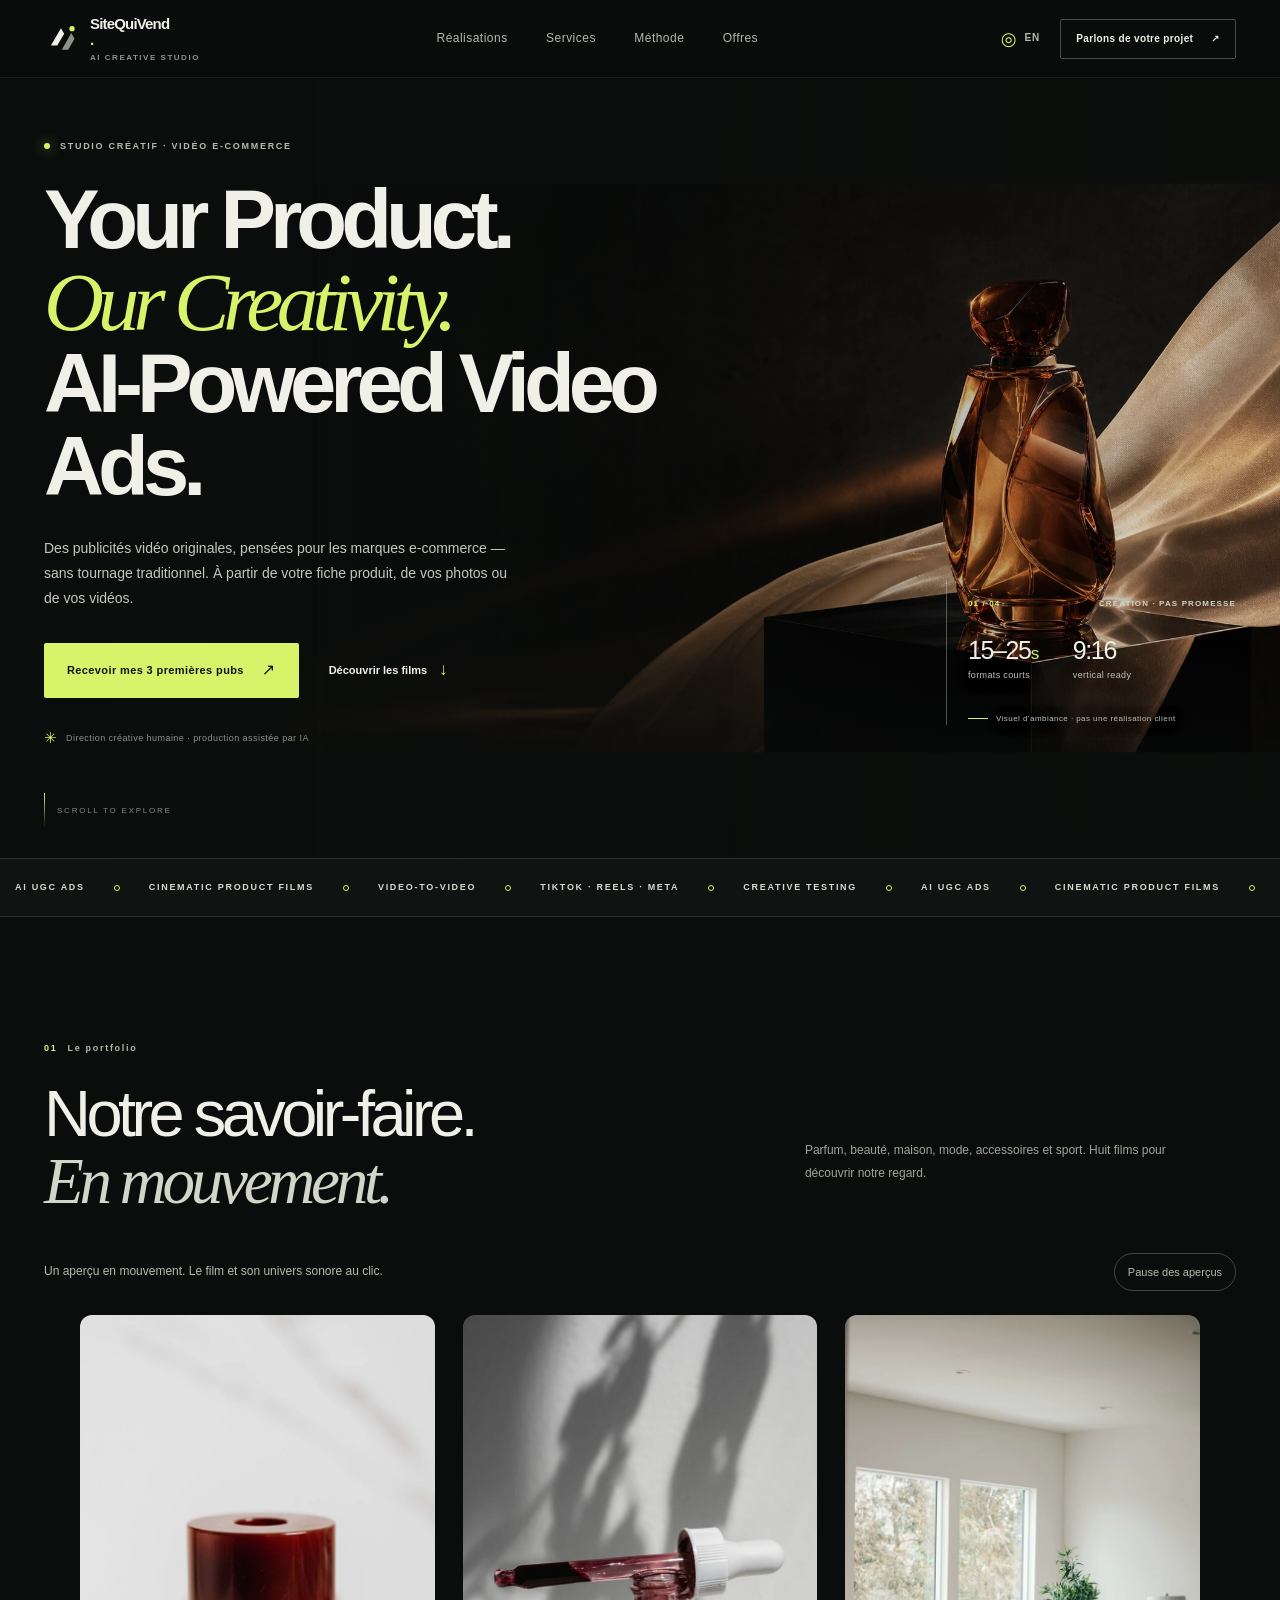
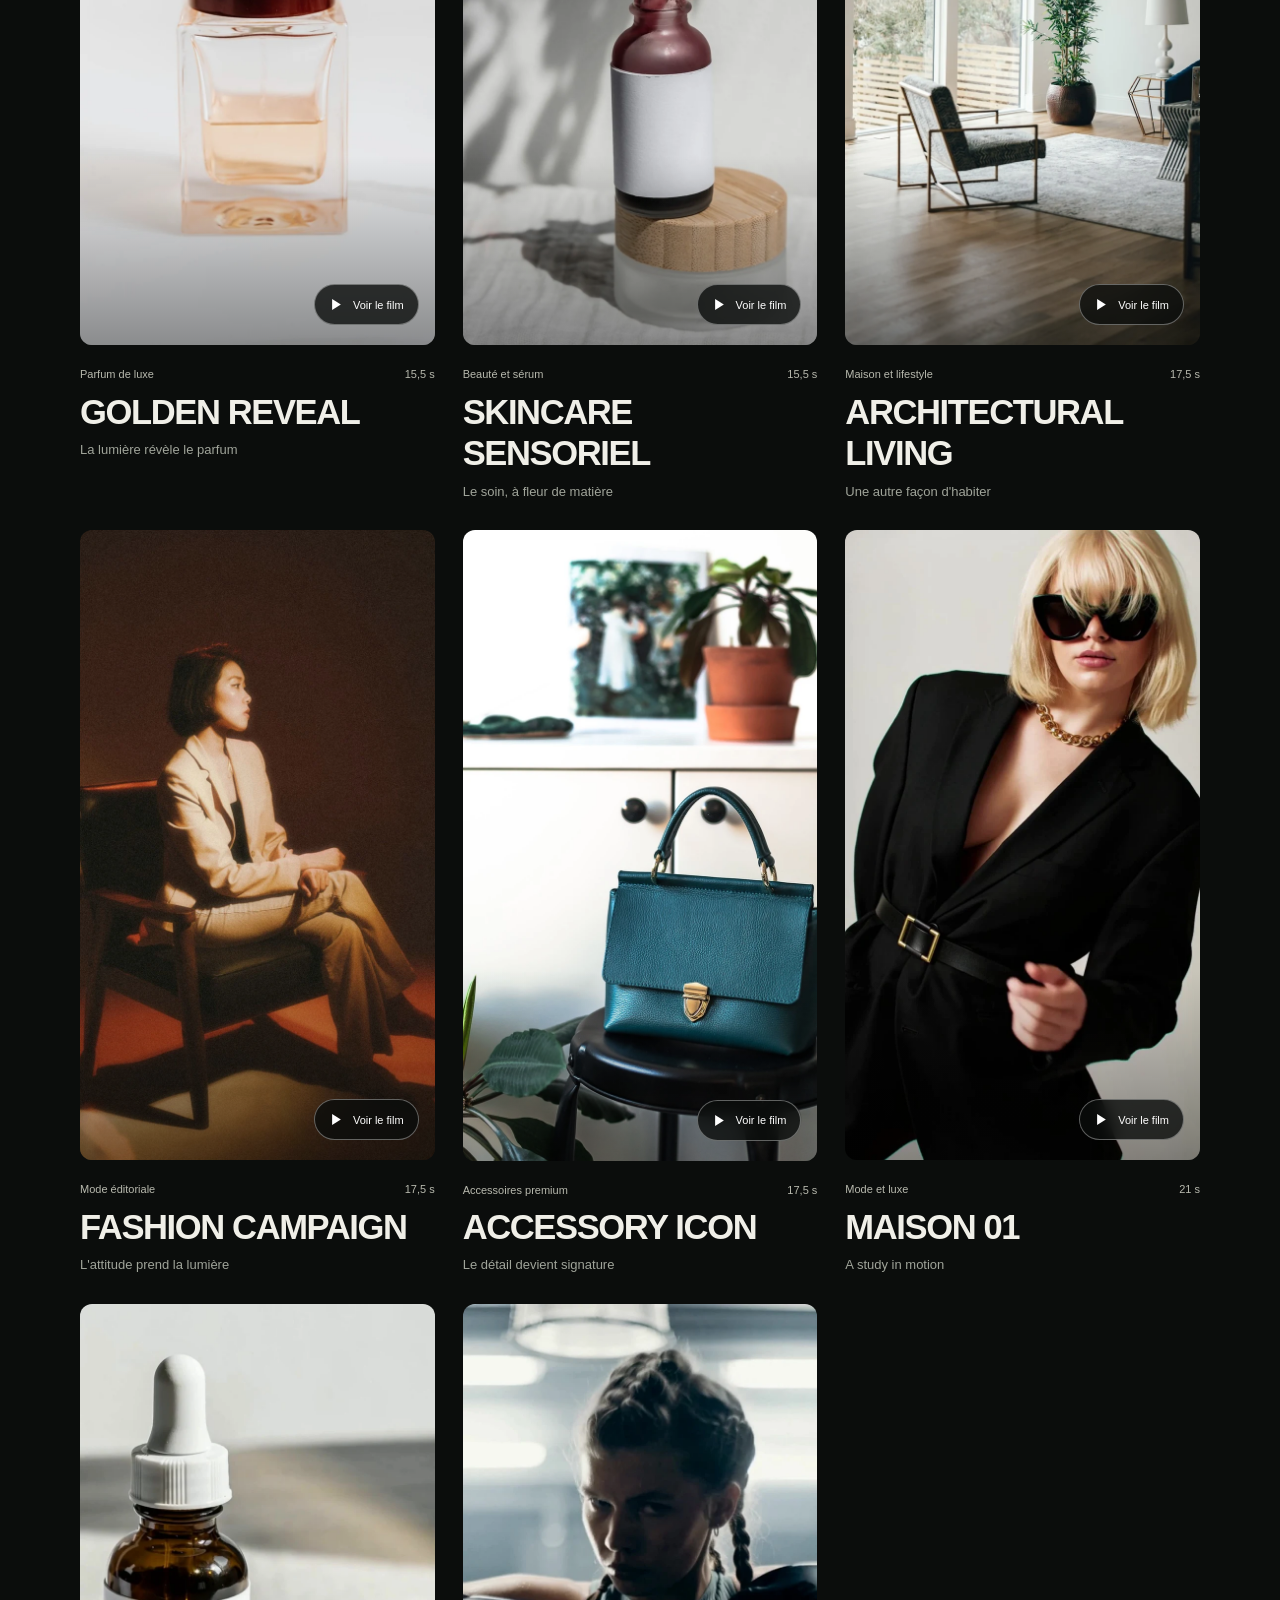
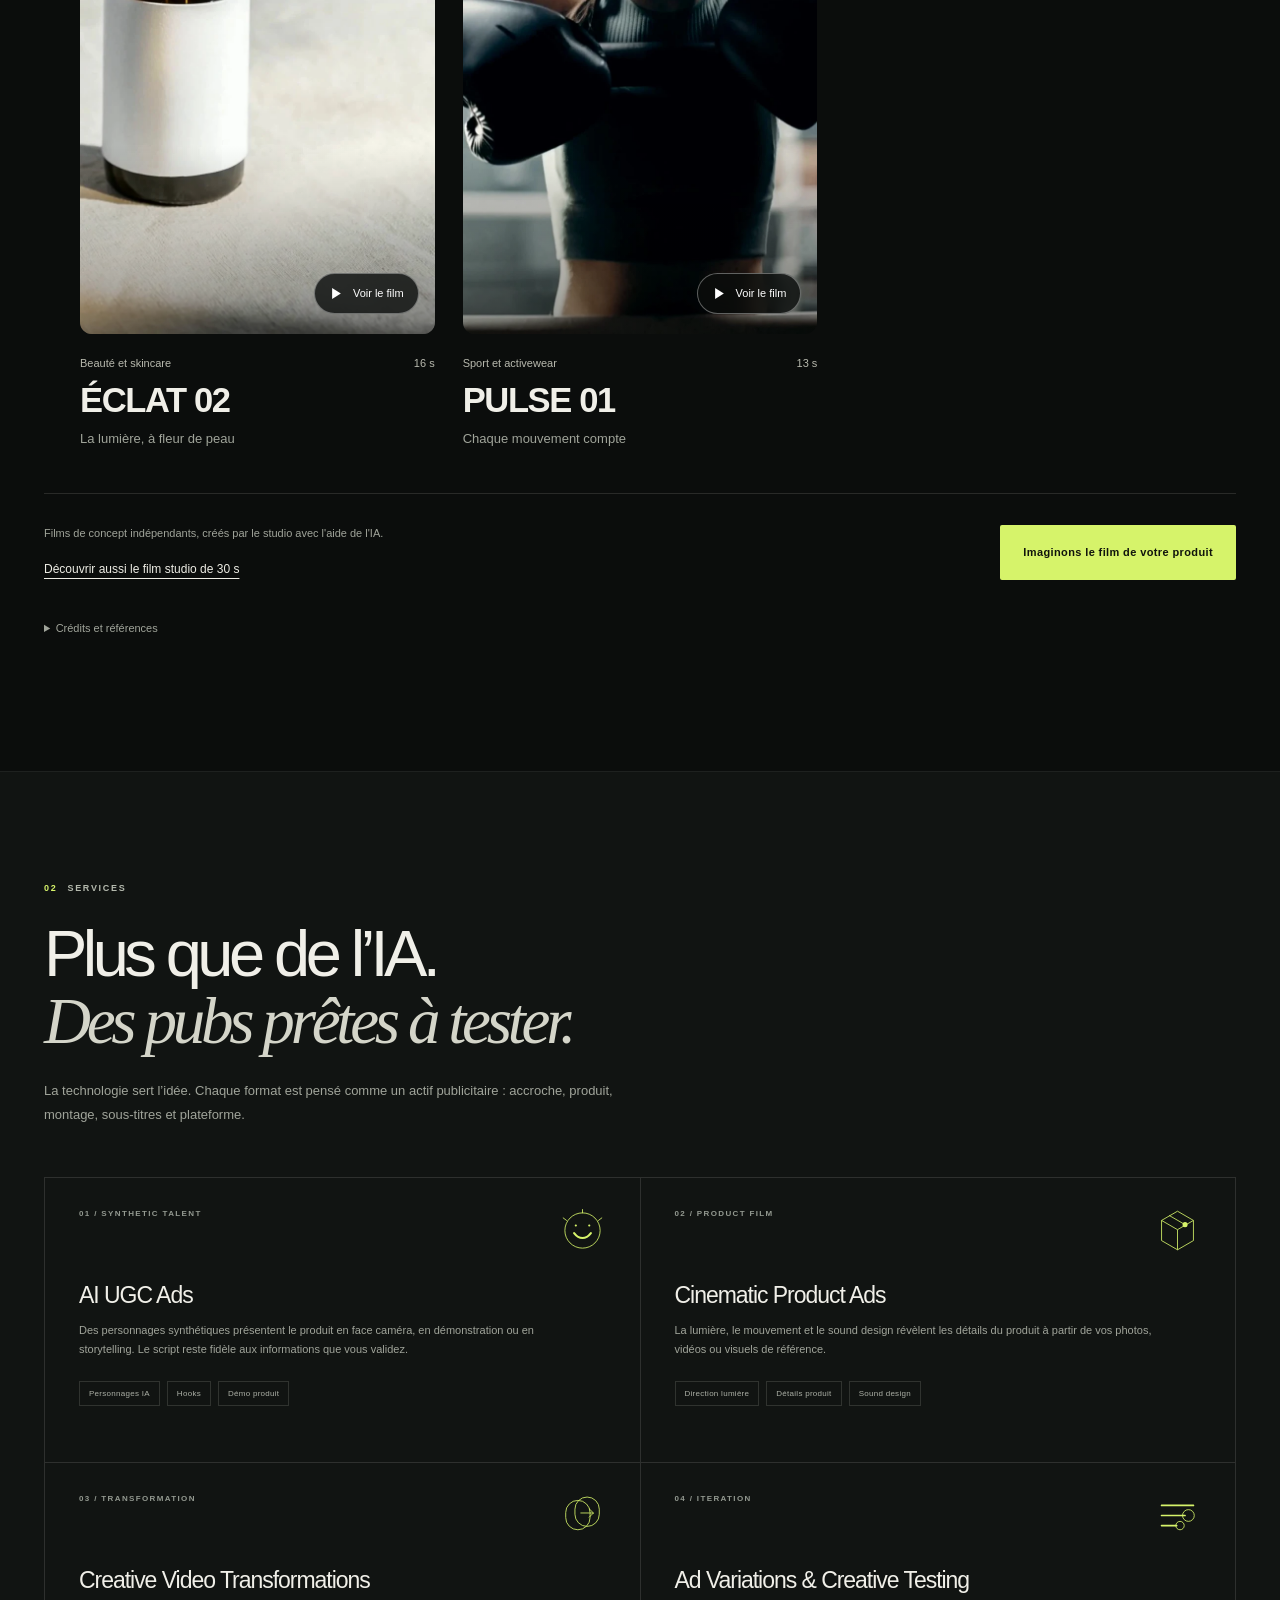
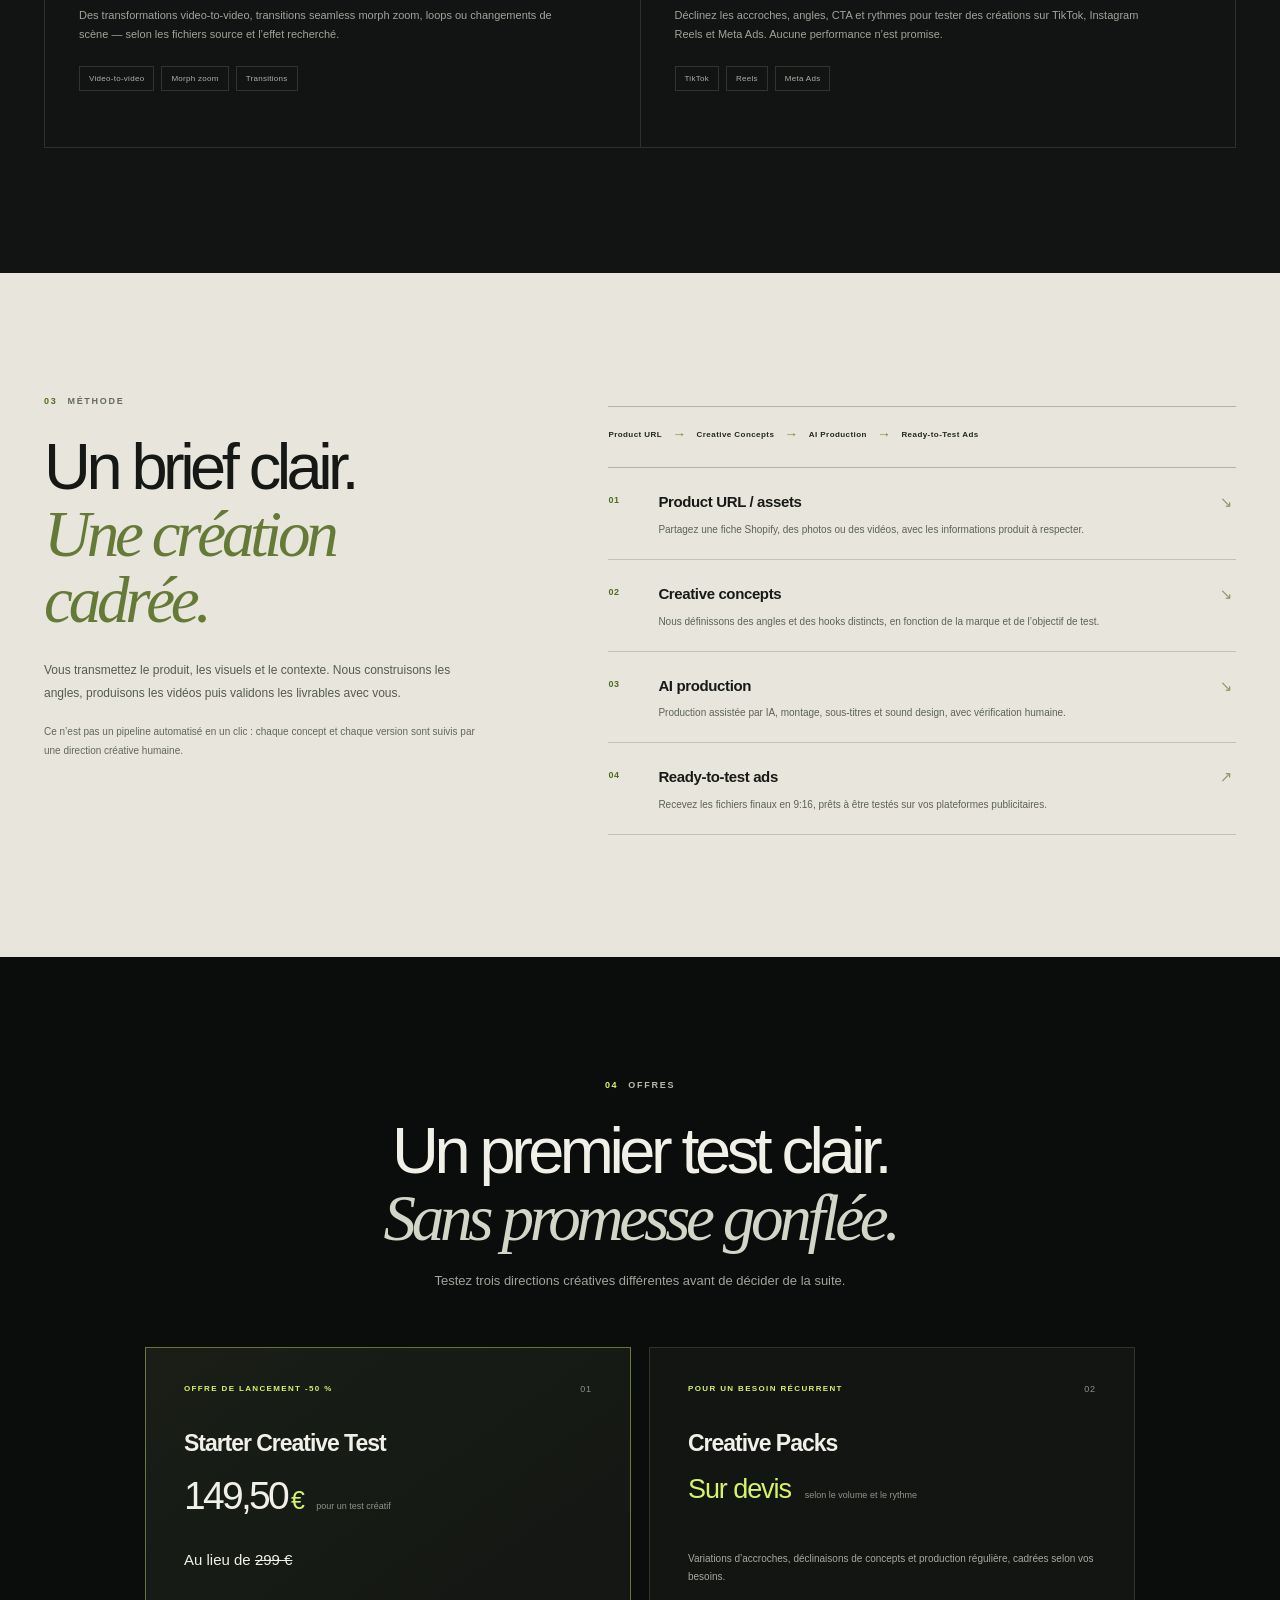
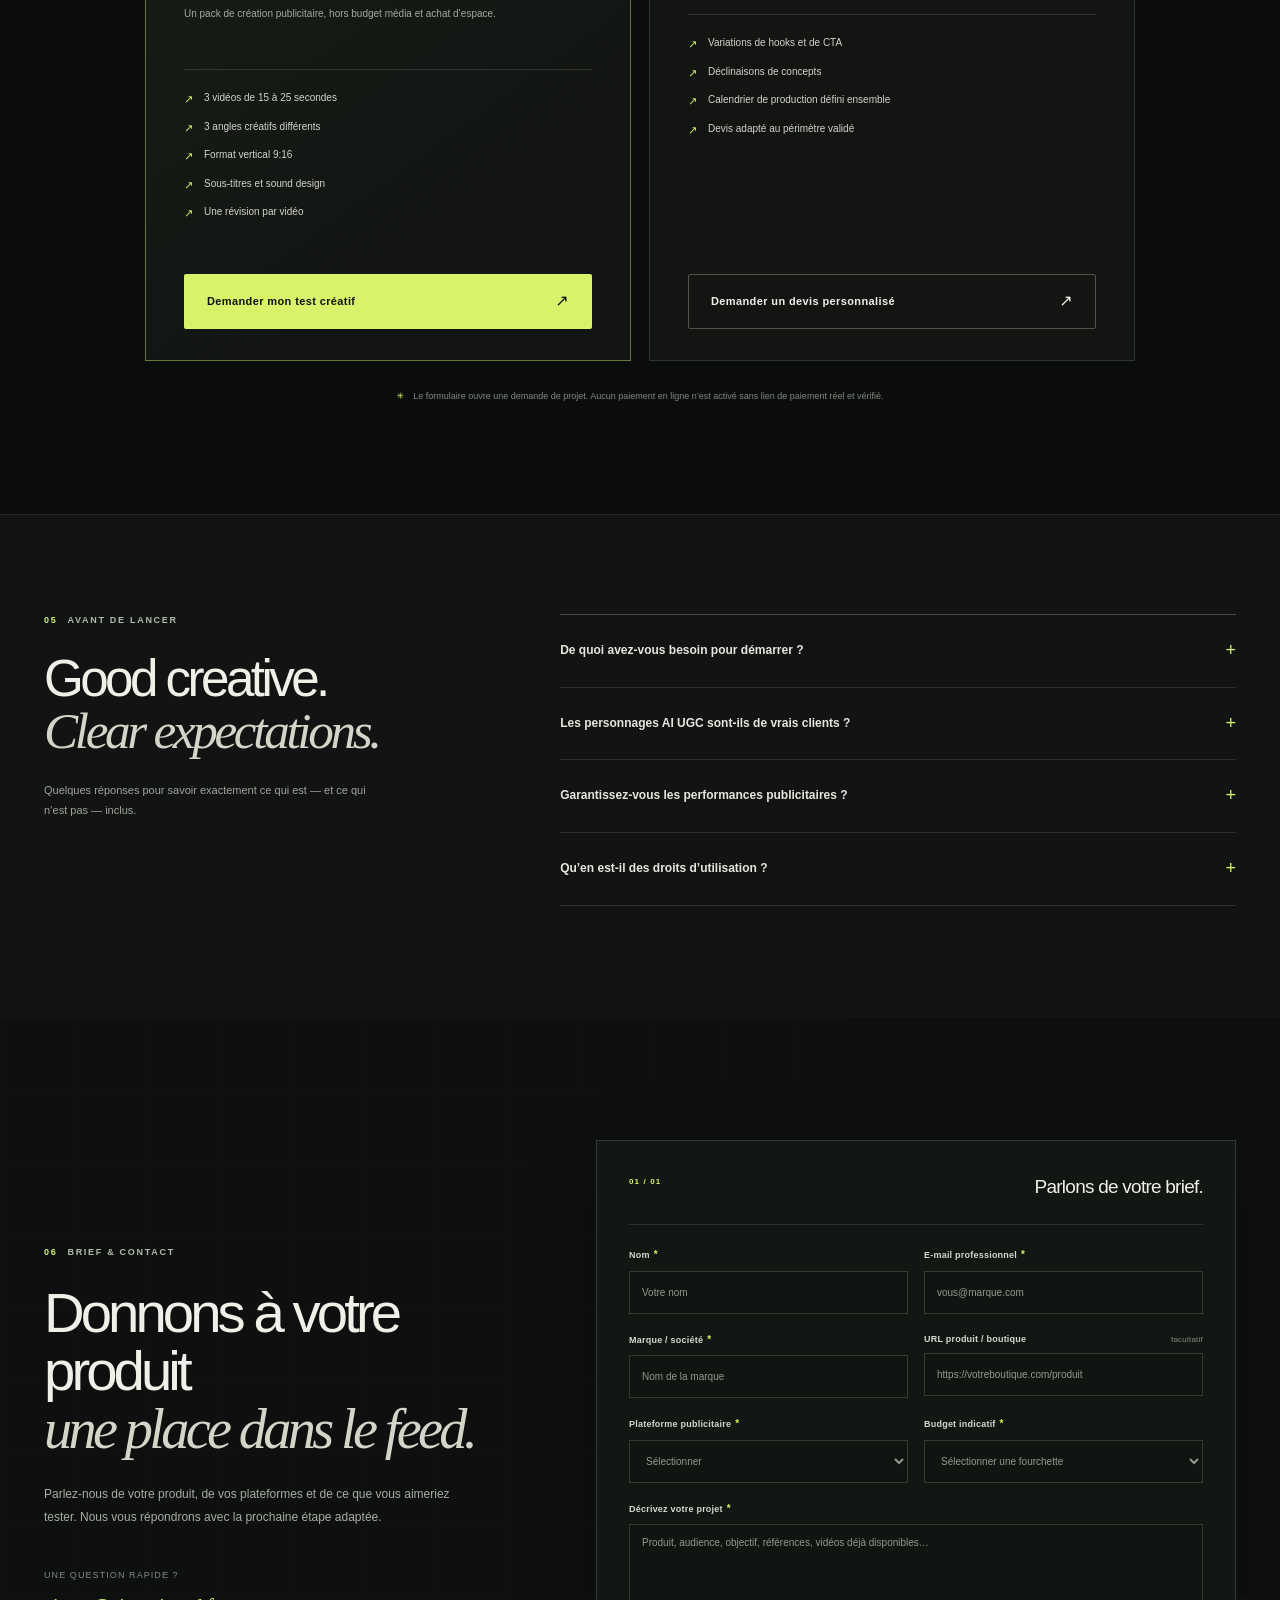
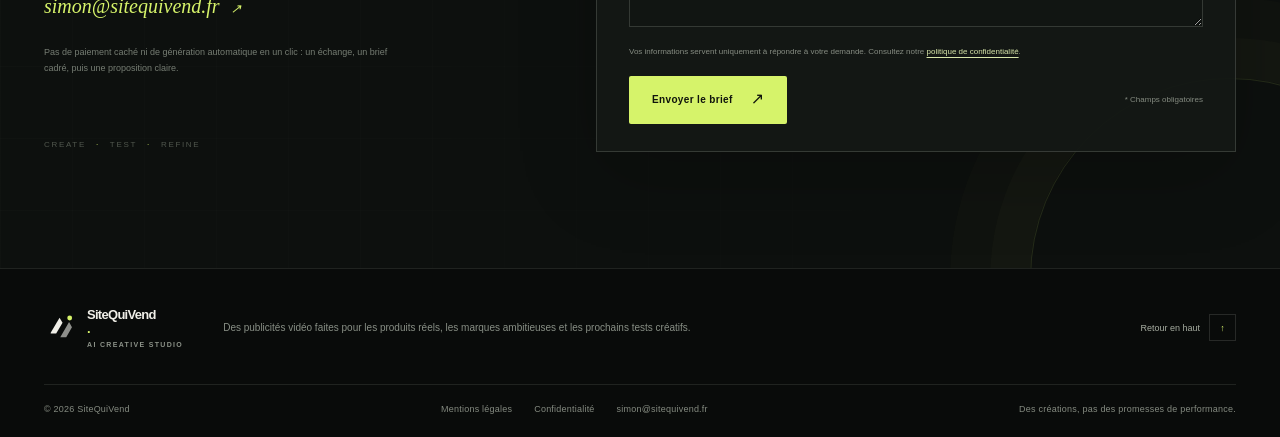
==== commit 1a05e013: "Add five selected premium portfolio films" ====
--- a/index.html
+++ b/index.html
@@ -19,7 +19,7 @@
   <link rel="alternate" hreflang="x-default" href="https://sitequivend.fr/">
   <link rel="icon" href="/assets/favicon.svg" type="image/svg+xml">
   <link rel="preload" href="/assets/hero-studio.jpg" as="image" fetchpriority="high">
-  <link rel="stylesheet" href="/styles.css?v=portfolio-v2">
+  <link rel="stylesheet" href="/styles.css?v=launch-20261026">
   <script>
     try {
       const requestedLanguage = new URLSearchParams(location.search).get('lang');
@@ -34,7 +34,7 @@
       document.documentElement.dataset.lang = 'fr';
     }
   </script>
-  <script src="/site.js?v=portfolio-v2" defer></script>
+  <script src="/site.js?v=portfolio-20261029" defer></script>
   <title>AI UGC &amp; Creative Video Ads for E-commerce | SiteQuiVend</title>
 </head>
 <body data-page="home">
@@ -117,51 +117,92 @@
             <p class="eyebrow"><span class="eyebrow__index">01</span><span data-i18n="work.eyebrow">Le portfolio</span></p>
             <h2 id="work-title" data-i18n="work.title">Notre savoir-faire.<br><span class="heading-serif">En mouvement.</span></h2>
           </div>
-          <div class="section-heading__aside"><p data-i18n="work.intro">Trois produits, trois directions créatives. De l'attitude, du geste et de la matière.</p></div>
+          <div class="section-heading__aside"><p data-i18n="work.intro">Parfum, beauté, maison, mode, accessoires et sport. Huit films pour découvrir notre regard.</p></div>
         </div>
         <div class="portfolio-toolbar">
           <p data-i18n="portfolio.hint">Un aperçu en mouvement. Le film et son univers sonore au clic.</p>
           <button class="portfolio-motion" type="button" data-preview-toggle aria-pressed="false" hidden data-i18n="portfolio.pause">Pause des aperçus</button>
         </div>
-        <div class="portfolio-grid" aria-label="Les trois films du studio" data-i18n-aria="portfolio.galleryLabel">
-          <article class="portfolio-film">
-            <a class="portfolio-film__screen" href="/assets/work/portfolio/caval-v2.mp4" data-film data-film-title="CAVAL / Electric Zest" aria-label="Voir le film CAVAL, 15 secondes" data-i18n-aria="portfolio.cavalLabel" aria-haspopup="dialog" aria-controls="film-dialog">
-              <video data-preview data-preview-src="/assets/work/portfolio/caval-preview-v2.mp4" poster="/assets/work/portfolio/caval-poster-v2.webp" muted loop playsinline preload="none" width="540" height="960" aria-hidden="true" tabindex="-1"></video>
-              <span class="portfolio-film__play"><svg viewBox="0 0 24 24" fill="none" aria-hidden="true"><path d="m9 5 11 7-11 7V5Z" fill="currentColor"/></svg><span data-i18n="portfolio.watch">Voir le film</span></span>
-            </a>
-            <div class="portfolio-film__meta"><span data-i18n="portfolio.cavalCategory">Mode et accessoires</span><span>15 s</span></div>
-            <h3>CAVAL</h3><p class="portfolio-film__product">Electric Zest</p>
-          </article>
-          <article class="portfolio-film">
-            <a class="portfolio-film__screen" href="/assets/work/portfolio/pomponne-v2.mp4" data-film data-film-title="Pomponne / Rouge couture" aria-label="Voir le film Pomponne, 15 secondes" data-i18n-aria="portfolio.pomponneLabel" aria-haspopup="dialog" aria-controls="film-dialog">
-              <video data-preview data-preview-src="/assets/work/portfolio/pomponne-preview-v2.mp4" poster="/assets/work/portfolio/pomponne-poster-v2.webp" muted loop playsinline preload="none" width="540" height="960" aria-hidden="true" tabindex="-1"></video>
-              <span class="portfolio-film__play"><svg viewBox="0 0 24 24" fill="none" aria-hidden="true"><path d="m9 5 11 7-11 7V5Z" fill="currentColor"/></svg><span data-i18n="portfolio.watch">Voir le film</span></span>
-            </a>
-            <div class="portfolio-film__meta"><span data-i18n="portfolio.pomponneCategory">Beauté et cosmétique</span><span>15 s</span></div>
-            <h3>Pomponne</h3><p class="portfolio-film__product">Rouge couture</p>
-          </article>
-          <article class="portfolio-film">
-            <a class="portfolio-film__screen" href="/assets/work/portfolio/atma-v2.mp4" data-film data-film-title="Atma / Pack Brigade" aria-label="Voir le film Atma, 15 secondes" data-i18n-aria="portfolio.atmaLabel" aria-haspopup="dialog" aria-controls="film-dialog">
-              <video data-preview data-preview-src="/assets/work/portfolio/atma-preview-v2.mp4" poster="/assets/work/portfolio/atma-poster-v2.webp" muted loop playsinline preload="none" width="540" height="960" aria-hidden="true" tabindex="-1"></video>
-              <span class="portfolio-film__play"><svg viewBox="0 0 24 24" fill="none" aria-hidden="true"><path d="m9 5 11 7-11 7V5Z" fill="currentColor"/></svg><span data-i18n="portfolio.watch">Voir le film</span></span>
-            </a>
-            <div class="portfolio-film__meta"><span data-i18n="portfolio.atmaCategory">Art de vivre</span><span>15 s</span></div>
-            <h3>Atma</h3><p class="portfolio-film__product">Pack Brigade</p>
-          </article>
-        </div>
-        <p class="portfolio-swipe" data-i18n="portfolio.swipe">Faites défiler pour découvrir les trois films.</p>
+        <div class="portfolio-grid" aria-label="Les huit films du studio" data-i18n-aria="portfolio.galleryLabel">
+          <article class="portfolio-film">
+            <a class="portfolio-film__screen" href="/assets/work/portfolio/golden-reveal-v1.mp4" data-film data-film-title="GOLDEN REVEAL" aria-label="Voir le film GOLDEN REVEAL, 15,5 secondes" data-i18n-aria="portfolio.goldenLabel" aria-haspopup="dialog" aria-controls="film-dialog">
+              <video data-preview data-preview-src="/assets/work/portfolio/golden-reveal-preview-v1.mp4" poster="/assets/work/portfolio/golden-reveal-poster-v1.webp" muted loop playsinline preload="none" width="540" height="960" aria-hidden="true" tabindex="-1"></video>
+              <span class="portfolio-film__play"><svg viewBox="0 0 24 24" fill="none" aria-hidden="true"><path d="m9 5 11 7-11 7V5Z" fill="currentColor"/></svg><span data-i18n="portfolio.watch">Voir le film</span></span>
+            </a>
+            <div class="portfolio-film__meta"><span data-i18n="portfolio.goldenCategory">Parfum de luxe</span><span>15,5 s</span></div>
+            <h3>GOLDEN REVEAL</h3><p class="portfolio-film__product" data-i18n="portfolio.goldenProduct">La lumière révèle le parfum</p>
+          </article>
+          <article class="portfolio-film">
+            <a class="portfolio-film__screen" href="/assets/work/portfolio/skincare-sensoriel-v1.mp4" data-film data-film-title="SKINCARE SENSORIEL" aria-label="Voir le film SKINCARE SENSORIEL, 15,5 secondes" data-i18n-aria="portfolio.serumLabel" aria-haspopup="dialog" aria-controls="film-dialog">
+              <video data-preview data-preview-src="/assets/work/portfolio/skincare-sensoriel-preview-v1.mp4" poster="/assets/work/portfolio/skincare-sensoriel-poster-v1.webp" muted loop playsinline preload="none" width="540" height="960" aria-hidden="true" tabindex="-1"></video>
+              <span class="portfolio-film__play"><svg viewBox="0 0 24 24" fill="none" aria-hidden="true"><path d="m9 5 11 7-11 7V5Z" fill="currentColor"/></svg><span data-i18n="portfolio.watch">Voir le film</span></span>
+            </a>
+            <div class="portfolio-film__meta"><span data-i18n="portfolio.serumCategory">Beauté et sérum</span><span>15,5 s</span></div>
+            <h3>SKINCARE SENSORIEL</h3><p class="portfolio-film__product" data-i18n="portfolio.serumProduct">Le soin, à fleur de matière</p>
+          </article>
+          <article class="portfolio-film">
+            <a class="portfolio-film__screen" href="/assets/work/portfolio/architectural-living-v1.mp4" data-film data-film-title="ARCHITECTURAL LIVING" aria-label="Voir le film ARCHITECTURAL LIVING, 17,5 secondes" data-i18n-aria="portfolio.livingLabel" aria-haspopup="dialog" aria-controls="film-dialog">
+              <video data-preview data-preview-src="/assets/work/portfolio/architectural-living-preview-v1.mp4" poster="/assets/work/portfolio/architectural-living-poster-v1.webp" muted loop playsinline preload="none" width="540" height="960" aria-hidden="true" tabindex="-1"></video>
+              <span class="portfolio-film__play"><svg viewBox="0 0 24 24" fill="none" aria-hidden="true"><path d="m9 5 11 7-11 7V5Z" fill="currentColor"/></svg><span data-i18n="portfolio.watch">Voir le film</span></span>
+            </a>
+            <div class="portfolio-film__meta"><span data-i18n="portfolio.livingCategory">Maison et lifestyle</span><span>17,5 s</span></div>
+            <h3>ARCHITECTURAL LIVING</h3><p class="portfolio-film__product" data-i18n="portfolio.livingProduct">Une autre façon d'habiter</p>
+          </article>
+          <article class="portfolio-film">
+            <a class="portfolio-film__screen" href="/assets/work/portfolio/fashion-campaign-v1.mp4" data-film data-film-title="FASHION CAMPAIGN" aria-label="Voir le film FASHION CAMPAIGN, 17,5 secondes" data-i18n-aria="portfolio.fashionLabel" aria-haspopup="dialog" aria-controls="film-dialog">
+              <video data-preview data-preview-src="/assets/work/portfolio/fashion-campaign-preview-v1.mp4" poster="/assets/work/portfolio/fashion-campaign-poster-v1.webp" muted loop playsinline preload="none" width="540" height="960" aria-hidden="true" tabindex="-1"></video>
+              <span class="portfolio-film__play"><svg viewBox="0 0 24 24" fill="none" aria-hidden="true"><path d="m9 5 11 7-11 7V5Z" fill="currentColor"/></svg><span data-i18n="portfolio.watch">Voir le film</span></span>
+            </a>
+            <div class="portfolio-film__meta"><span data-i18n="portfolio.fashionCategory">Mode éditoriale</span><span>17,5 s</span></div>
+            <h3>FASHION CAMPAIGN</h3><p class="portfolio-film__product" data-i18n="portfolio.fashionProduct">L'attitude prend la lumière</p>
+          </article>
+          <article class="portfolio-film">
+            <a class="portfolio-film__screen" href="/assets/work/portfolio/accessory-icon-v1.mp4" data-film data-film-title="ACCESSORY ICON" aria-label="Voir le film ACCESSORY ICON, 17,5 secondes" data-i18n-aria="portfolio.accessoryLabel" aria-haspopup="dialog" aria-controls="film-dialog">
+              <video data-preview data-preview-src="/assets/work/portfolio/accessory-icon-preview-v1.mp4" poster="/assets/work/portfolio/accessory-icon-poster-v1.webp" muted loop playsinline preload="none" width="540" height="960" aria-hidden="true" tabindex="-1"></video>
+              <span class="portfolio-film__play"><svg viewBox="0 0 24 24" fill="none" aria-hidden="true"><path d="m9 5 11 7-11 7V5Z" fill="currentColor"/></svg><span data-i18n="portfolio.watch">Voir le film</span></span>
+            </a>
+            <div class="portfolio-film__meta"><span data-i18n="portfolio.accessoryCategory">Accessoires premium</span><span>17,5 s</span></div>
+            <h3>ACCESSORY ICON</h3><p class="portfolio-film__product" data-i18n="portfolio.accessoryProduct">Le détail devient signature</p>
+          </article>
+          <article class="portfolio-film">
+            <a class="portfolio-film__screen" href="/assets/work/portfolio/maison-01-v1.mp4" data-film data-film-title="MAISON 01 / A study in motion" aria-label="Voir le film MAISON 01, 21 secondes" data-i18n-aria="portfolio.maisonLabel" aria-haspopup="dialog" aria-controls="film-dialog">
+              <video data-preview data-preview-src="/assets/work/portfolio/maison-01-preview-v1.mp4" poster="/assets/work/portfolio/maison-01-poster-v1.webp" muted loop playsinline preload="none" width="540" height="960" aria-hidden="true" tabindex="-1"></video>
+              <span class="portfolio-film__play"><svg viewBox="0 0 24 24" fill="none" aria-hidden="true"><path d="m9 5 11 7-11 7V5Z" fill="currentColor"/></svg><span data-i18n="portfolio.watch">Voir le film</span></span>
+            </a>
+            <div class="portfolio-film__meta"><span data-i18n="portfolio.maisonCategory">Mode et luxe</span><span>21 s</span></div>
+            <h3>MAISON 01</h3><p class="portfolio-film__product" data-i18n="portfolio.maisonProduct">A study in motion</p>
+          </article>
+          <article class="portfolio-film">
+            <a class="portfolio-film__screen" href="/assets/work/portfolio/eclat-02-v1.mp4" data-film data-film-title="ÉCLAT 02 / La lumière, à fleur de peau" aria-label="Voir le film ÉCLAT 02, 16 secondes" data-i18n-aria="portfolio.eclatLabel" aria-haspopup="dialog" aria-controls="film-dialog">
+              <video data-preview data-preview-src="/assets/work/portfolio/eclat-02-preview-v1.mp4" poster="/assets/work/portfolio/eclat-02-poster-v1.webp" muted loop playsinline preload="none" width="540" height="960" aria-hidden="true" tabindex="-1"></video>
+              <span class="portfolio-film__play"><svg viewBox="0 0 24 24" fill="none" aria-hidden="true"><path d="m9 5 11 7-11 7V5Z" fill="currentColor"/></svg><span data-i18n="portfolio.watch">Voir le film</span></span>
+            </a>
+            <div class="portfolio-film__meta"><span data-i18n="portfolio.eclatCategory">Beauté et skincare</span><span>16 s</span></div>
+            <h3>ÉCLAT 02</h3><p class="portfolio-film__product" data-i18n="portfolio.eclatProduct">La lumière, à fleur de peau</p>
+          </article>
+          <article class="portfolio-film">
+            <a class="portfolio-film__screen" href="/assets/work/portfolio/pulse-01-v1.mp4" data-film data-film-title="PULSE 01 / Chaque mouvement compte" aria-label="Voir le film PULSE 01, 13 secondes" data-i18n-aria="portfolio.pulseLabel" aria-haspopup="dialog" aria-controls="film-dialog">
+              <video data-preview data-preview-src="/assets/work/portfolio/pulse-01-preview-v1.mp4" poster="/assets/work/portfolio/pulse-01-poster-v1.webp" muted loop playsinline preload="none" width="540" height="960" aria-hidden="true" tabindex="-1"></video>
+              <span class="portfolio-film__play"><svg viewBox="0 0 24 24" fill="none" aria-hidden="true"><path d="m9 5 11 7-11 7V5Z" fill="currentColor"/></svg><span data-i18n="portfolio.watch">Voir le film</span></span>
+            </a>
+            <div class="portfolio-film__meta"><span data-i18n="portfolio.pulseCategory">Sport et activewear</span><span>13 s</span></div>
+            <h3>PULSE 01</h3><p class="portfolio-film__product" data-i18n="portfolio.pulseProduct">Chaque mouvement compte</p>
+          </article>
+        </div>
+        <p class="portfolio-swipe" data-i18n="portfolio.swipe">Faites défiler pour découvrir les huit films.</p>
         <div class="portfolio-bottom">
           <div>
-            <p class="portfolio-note" data-i18n="work.note">Concepts indépendants, assistés par IA. Ces films ne sont pas des commandes des marques présentées.</p>
+            <p class="portfolio-note" data-i18n="work.note">Films de concept indépendants, créés par le studio avec l'aide de l'IA.</p>
             <a class="portfolio-showreel" href="/assets/work/SiteQuiVend-Showreel-30s-Web.mp4" data-film data-film-title="SiteQuiVend / Made to be desired" aria-haspopup="dialog" aria-controls="film-dialog"><span data-i18n="portfolio.showreel">Découvrir aussi le film studio de 30 s</span></a>
           </div>
           <a class="button button--accent" href="#contact" data-i18n="work.link">Imaginons le film de votre produit</a>
         </div>
         <details class="portfolio-credits">
           <summary data-i18n="portfolio.credits">Crédits et références</summary>
-          <p data-i18n="portfolio.rights">Les marques et les visuels produit appartiennent à leurs titulaires respectifs. Aucune affiliation ni approbation des marques n'est revendiquée. Les personnages sont fictifs.</p>
-          <p><span data-i18n="portfolio.music">Musique par Scott Buckley</span> : <a href="https://www.scottbuckley.com.au/library/origami/">Origami (CAVAL)</a>, <a href="https://www.scottbuckley.com.au/library/filaments/">Filaments (Pomponne)</a>, <a href="https://www.scottbuckley.com.au/library/reawakening/">Reawakening (Atma)</a>. <a href="https://creativecommons.org/licenses/by/4.0/">CC BY 4.0</a>. <span data-i18n="portfolio.musicEdits">Extraits, fondus et mixage adaptés aux films.</span></p>
-          <p><span data-i18n="portfolio.foley">Bruitages enregistrés</span> : <a href="https://freesound.org/people/jpkweli/sounds/154774/">Footsteps on Concrete - jpkweli</a>, <a href="https://freesound.org/people/o_ciz/sounds/475440/">Cloth_1 - o_ciz</a>, <a href="https://freesound.org/people/savataivanov/sounds/384084/">Frying_Potatoes - savataivanov</a>. <a href="https://creativecommons.org/publicdomain/zero/1.0/">CC0 1.0</a>.</p>
+          <p data-i18n="portfolio.rights">Photographies réelles animées par IA. Aucune affiliation ni approbation des personnes représentées n'est revendiquée.</p>
+          <p><span data-i18n="portfolio.music">Musique par Scott Buckley</span> : <a href="https://www.scottbuckley.com.au/library/ascension/">Ascension (MAISON 01)</a>, <a href="https://www.scottbuckley.com.au/library/reverie/">Reverie (ÉCLAT 02, GOLDEN REVEAL, SKINCARE SENSORIEL, ARCHITECTURAL LIVING, FASHION CAMPAIGN, ACCESSORY ICON)</a>, <a href="https://www.scottbuckley.com.au/library/catalyst/">Catalyst (PULSE 01)</a>. <a href="https://creativecommons.org/licenses/by/4.0/">CC BY 4.0</a>. <span data-i18n="portfolio.musicEdits">Extraits, fondus et mixage adaptés aux films.</span></p>
+          <p data-i18n="portfolio.foley">Sound design original SiteQuiVend ; détail par film dans les crédits.</p>
+          <p><span data-i18n="portfolio.sources">Sources photographiques et crédits complets</span> : <a href="/assets/work/portfolio/golden-reveal-credits.txt">GOLDEN REVEAL</a>, <a href="/assets/work/portfolio/skincare-sensoriel-credits.txt">SKINCARE SENSORIEL</a>, <a href="/assets/work/portfolio/architectural-living-credits.txt">ARCHITECTURAL LIVING</a>, <a href="/assets/work/portfolio/fashion-campaign-credits.txt">FASHION CAMPAIGN</a>, <a href="/assets/work/portfolio/accessory-icon-credits.txt">ACCESSORY ICON</a>, <a href="/assets/work/portfolio/maison-01-credits.txt">MAISON 01</a>, <a href="/assets/work/portfolio/eclat-02-credits.txt">ÉCLAT 02</a>, <a href="/assets/work/portfolio/pulse-01-credits.txt">PULSE 01</a>.</p>
         </details>
       </div>
     </section>
@@ -235,9 +276,10 @@
 
         <div class="offers-grid">
           <article class="offer-card offer-card--featured" data-reveal>
-            <div class="offer-card__top"><span class="offer-card__tag" data-i18n="offers.starterTag">POUR UN PREMIER TEST</span><span class="offer-card__index">01</span></div>
+            <div class="offer-card__top"><span class="offer-card__tag" data-i18n="offers.starterTag">OFFRE DE LANCEMENT -50 %</span><span class="offer-card__index">01</span></div>
             <h3 data-i18n="offers.starterTitle">Starter Creative Test</h3>
-            <div class="offer-card__price"><strong>299<span> €</span></strong><span data-i18n="offers.oneTime">for one creative test</span></div>
+            <div class="offer-card__price"><strong data-i18n="offers.starterPrice">149,50<span> €</span></strong><span data-i18n="offers.oneTime">pour un test créatif</span></div>
+            <p class="offer-card__original-price" data-i18n="offers.originalPrice">Au lieu de <s>299 €</s></p>
             <p class="offer-card__desc" data-i18n="offers.starterDesc">Un pack de création publicitaire, hors budget média et achat d’espace.</p>
             <ul class="offer-list">
               <li data-i18n="offers.feature1">3 vidéos de 15 à 25 secondes</li>
@@ -347,7 +389,7 @@
               <label for="budget"><span data-i18n="form.budget">Budget indicatif</span> <b aria-hidden="true">*</b></label>
               <select id="budget" name="budget" required>
                 <option value="" data-i18n="form.budgetPlaceholder">Sélectionner une fourchette</option>
-                <option value="299 EUR - Starter Creative Test" data-i18n="form.budgetStarter">299 € — Starter Creative Test</option>
+                <option value="149.50 EUR - Starter Creative Test" data-i18n="form.budgetStarter">149,50 € - Starter Creative Test (-50 %)</option>
                 <option value="300-750 EUR" data-i18n="form.budgetRange1">300–750 €</option>
                 <option value="751-1500 EUR" data-i18n="form.budgetRange2">751–1 500 €</option>
                 <option value="Above 1500 EUR" data-i18n="form.budgetRange3">Plus de 1 500 €</option>
